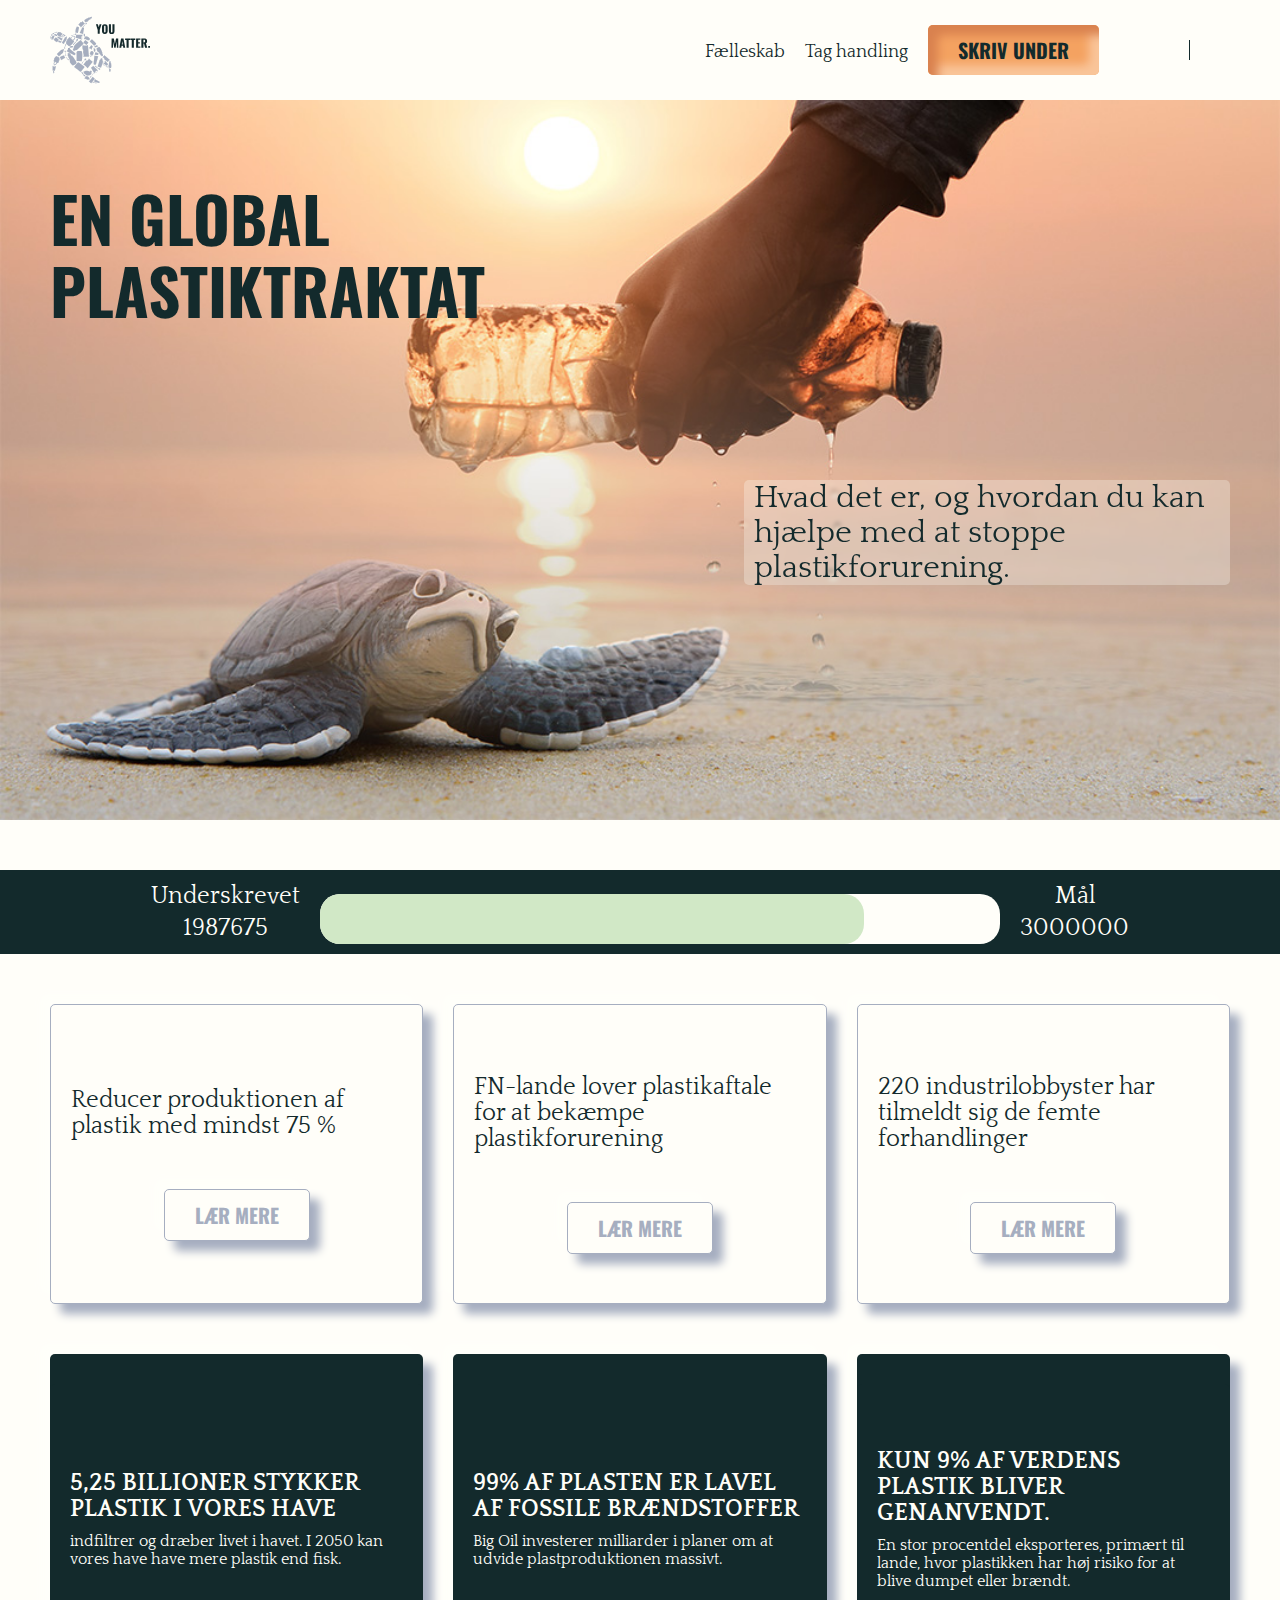
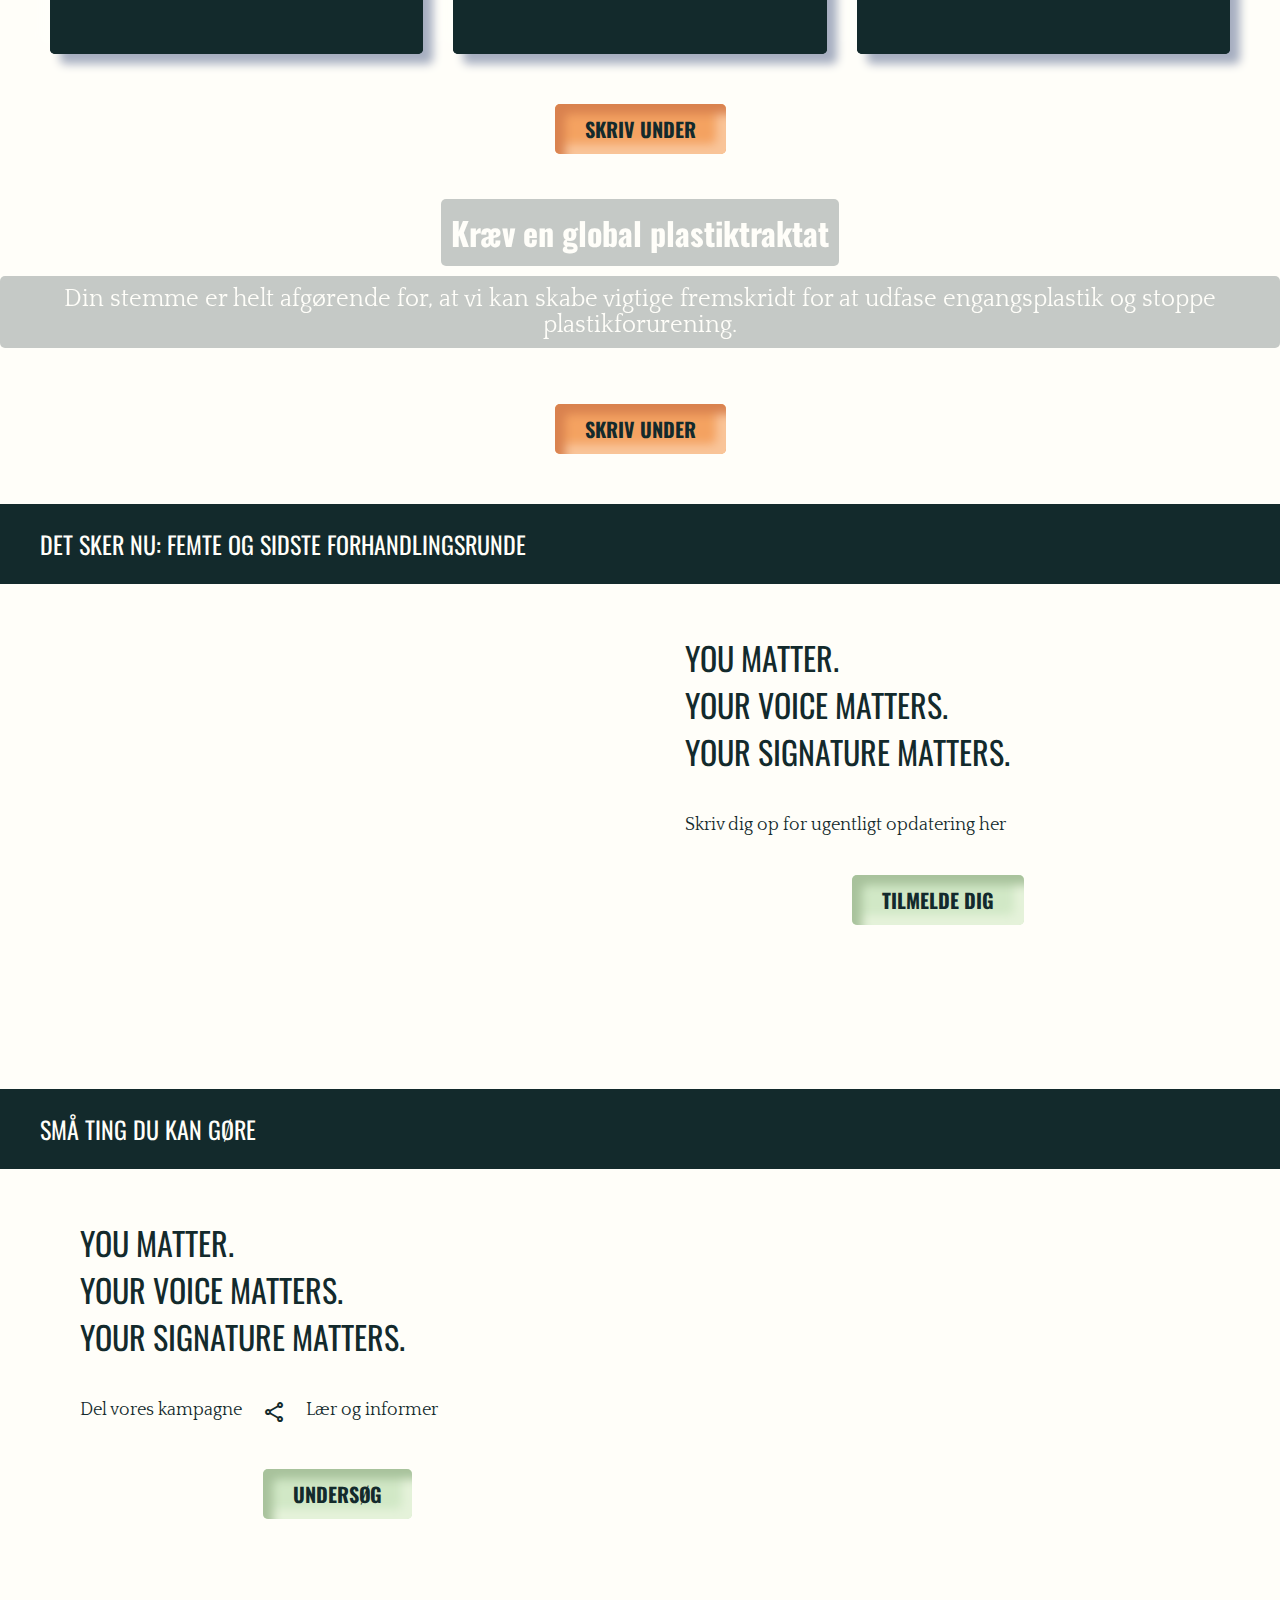
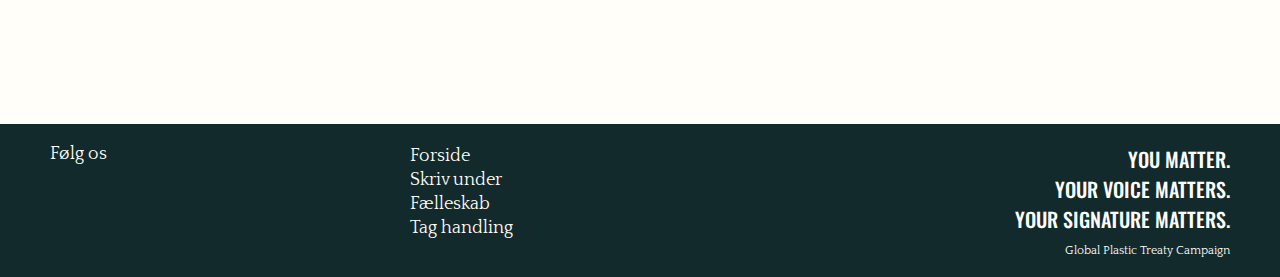
==== index.html @ f8d7cc1b "Responsive design" ====
<!DOCTYPE html>
<html lang="en">
<head>
    <meta charset="UTF-8">
    <meta name="viewport" content="width=device-width, initial-scale=1.0">
    <meta name="description" content="Forhandlinger om en plastikaftale er på vej. En global plastik-traktat kan stoppe plastikforurening.   ">
    <title>En global plastik-traktat</title>
    <link rel="stylesheet" href="css/styles.css">
    <link rel="stylesheet" href="https://fonts.googleapis.com/css2?family=Material+Symbols+Outlined">
    <link rel="stylesheet" href="https://cdnjs.cloudflare.com/ajax/libs/font-awesome/6.6.0/css/all.min.css" integrity="sha512-Kc323vGBEqzTmouAECnVceyQqyqdsSiqLQISBL29aUW4U/M7pSPA/gEUZQqv1cwx4OnYxTxve5UMg5GT6L4JJg==" crossorigin="anonymous" referrerpolicy="no-referrer" /> 
</head>
<body style="background-color: #FFFEF9;">
    <!-- Navigation bar -->
    <header>
            
        <nav class="navigation_bar">
            <div class="logo">
                <a href="index.html"><img src="svg/logo_final.svg" alt="A grey turtle with plastic waste inside"> </a>
            </div> 
           

                      <!-- Checkbox for toggling menu with youtube tutorial -->
                                    
               
            <div class="mobile_look">
                <input type="checkbox">

                <span class="first_line"></span>
                <span class="second_line"></span>
                <span class="third_line"></span>
            </div>
             <button class="main_button hidden">
                <a href="underskriv.html">Skriv under</a>
            </button>
            
            <div class="menu_container">
                        
                

                <ul class="menu_look">
                    <li>
                        <a href="faelleskab.html">Fælleskab</a>
                    </li>
                    <li>
                        <a href="handling.html">Tag handling</a>
                    </li>
                </ul>
                <button class="main_button">
                    <a href="underskriv.html">Skriv under</a>
                </button>
                
                <ul class="menu_look">
                    <li class="social_media">
                        <i class="fa-brands fa-instagram"></i>
                        <i class="fa-brands fa-tiktok"></i>
                        <i class="fa-brands fa-facebook"></i>
                    </li>
                </ul>
                      
                 
                 <i class="fa-solid fa-magnifying-glass"></i>      
            
            </div>
           

        </nav>

    </header>
    <main><div class="main_container">
        <!-- Hero image  -->
         <section class="front_page_hero">
            <div class="front_page_hero_box">
                <div class="fp_hero_text_left">
                    <H1> En global plastiktraktat</H1>
                    
                </div>
                <div class="fp_hero_text_right">
                    <p>Hvad det er, og hvordan du kan hjælpe med at stoppe plastikforurening.</p>
                </div>
            </div>

        </section>

        <section class="information_block" >
            <!-- Signature counter
          -->
            <div class="counter_container">
                <div class="counter">
                   
                    <ul class="counter_sides left">
                        <li>Underskrevet</li>
                        <li>1987675</li>
                    </ul>
                
                    <div class="scale_green_box">
                        <div class="scale_white_box"></div>
                    </div>              
                
                
                    <ul class="counter_sides right">
                        <li>Mål</li>
                        <li>3000000</li>
                    </ul>
                
                </div>
                
                

            </div>
            <div class="learn_more">
                <div class="hider">

                    <div class="learn_more box">
                    <p>Reducer produktionen af plastik med mindst 75 %</p>
                    <button class="main_button trans_button">
                        <a href="https://www.greenpeace.org/international/story/62928/why-greenpeace-is-calling-on-governments-to-cut-plastic-production-by-at-least-75-by-2040/                                               ">Lær mere</a>
                    </button>
                </div>
                <div class="learn_more box">
                    <p>FN-lande lover plastikaftale for at bekæmpe plastikforurening</p>
                    <button class="main_button trans_button">
                        <a href="https://www.greenpeace.org/international/story/62928/why-greenpeace-is-calling-on-governments-to-cut-plastic-production-by-at-least-75-by-2040/                                               ">Lær mere</a>
                    </button>
                </div>
                <div class="learn_more box">
                    <p>220 industrilobbyster har tilmeldt sig de femte forhandlinger</p>
                    <button class="main_button trans_button">
                        <a href="https://www.greenpeace.org/international/story/62928/why-greenpeace-is-calling-on-governments-to-cut-plastic-production-by-at-least-75-by-2040/                                               ">Lær mere</a>
                    </button>
                </div>
                </div>

                
            

            </div>
         <!-- Creating a slider -->
            <div class="swiper_container">
                <div class="swiper">
                    <input type="radio" name="slider" id="Box1" checked>
                    <input type="radio" name="slider" id="Box2">
                    <input type="radio" name="slider" id="Box3">
                    
                    <div class="learn_more_swiper">
                        <label for="Box1" id="slide1">
                            
                            
                            
                            <div class="learn_more box">
                                <svg fill="none" height="143" viewBox="0 0 127 143" width="127" xmlns="http://www.w3.org/2000/svg"><g clip-path="url(#clip0)"><path d="M125.572 75.5233C125.427 72.3105 124.473 69.1063 123.55 66.0063L123.438 65.6297C122.991 64.1164 122.204 62.7254 121.137 61.5632C120.069 60.401 118.75 59.4984 117.28 58.9245C112.724 57.0074 108.447 57.6289 104.559 60.7701C102.766 56.6779 99.837 54.0616 95.8465 52.9918C91.1688 51.7382 87.3679 52.7372 84.5411 55.9638C79.7465 49.3807 76.2016 48.6902 68.6223 52.879C68.5382 51.6258 68.4575 50.3787 68.3814 49.1378C68.1845 46.03 67.9876 42.816 67.6739 39.6774C67.0556 33.4421 66.3513 26.7475 65.3946 19.9649C64.8413 16.3398 63.3868 12.9113 61.165 9.99382C58.5397 6.43648 54.9129 5.65412 50.944 7.78918C49.7521 8.40627 48.7034 9.26712 47.8658 10.3159C47.0283 11.3647 46.4205 12.5779 46.0824 13.8767C45.5755 15.6253 45.2657 17.4249 45.1584 19.2423C45.1033 20.4263 45.0463 21.6101 44.9876 22.7937C44.7014 28.687 44.4049 34.7805 44.4101 40.7774C44.4154 48.068 44.5841 55.2122 44.7627 62.7765C44.8322 65.713 44.8977 68.6731 44.9594 71.6562C44.9115 71.6128 44.865 71.5708 44.8197 71.5288C44.4718 71.2013 44.1074 70.8922 43.7281 70.6021C36.9291 65.6138 29.6976 63.8792 22.2331 65.4433C20.6904 65.7388 19.2445 66.4101 18.0229 67.3972C16.8014 68.385 15.8419 69.6576 15.2294 71.1042C14.6086 72.6151 14.3695 74.2559 14.5333 75.8817C14.6971 77.5068 15.2586 79.0669 16.1684 80.4242C17.3298 82.1116 18.7218 83.6291 20.3035 84.9313C25.4877 89.3491 29.7656 94.731 32.9005 100.778C36.7223 108.194 41.0393 116.005 46.8938 126.09C48.2875 128.305 50.069 130.252 52.1535 131.836C56.3343 135.127 61.0281 137.709 66.0468 139.478C70.6759 141.219 75.5814 142.11 80.5276 142.109C86.3499 142.041 92.1159 140.962 97.5687 138.921C101.607 137.411 105.348 135.202 108.62 132.396C114.547 127.491 118.677 120.787 121.247 111.901C124.67 100.094 126.131 87.804 125.572 75.5233ZM51.1433 79.6661C51.0121 71.836 50.8382 63.568 50.636 55.0928C50.5947 53.3489 50.5174 51.5774 50.4393 49.8644C50.3034 46.7264 50.1616 43.4815 50.2345 40.3002C50.3914 33.4487 50.7936 26.4856 51.1828 19.7516L51.2965 17.7878C51.4501 15.108 52.0519 12.5273 55.3605 11.7548C57.4765 13.139 58.7866 15.4178 59.3642 18.712C60.2324 23.6652 60.8433 28.6601 61.1951 33.6765C61.65 40.228 61.9921 46.8997 62.3235 53.3508C62.4925 56.6483 62.6673 59.9455 62.8485 63.2425C62.9633 65.2982 63.7996 66.4855 65.403 66.8734C67.0221 67.2672 68.3564 66.4022 69.3652 64.3058L69.8175 63.3614C70.7527 61.4061 71.7208 59.3839 72.8189 57.4897C73.4818 56.3464 74.6822 55.0665 76.6585 55.4623C77.4874 55.6208 78.2429 56.0435 78.8112 56.6672C79.3796 57.2908 79.7308 58.0819 79.8122 58.9218C80.1449 60.9972 80.3097 63.0959 80.3064 65.1977C80.3169 68.0712 80.691 69.4791 82.7854 69.7082C84.8391 69.9313 85.5505 68.7236 86.3611 65.9243C86.9216 63.7888 87.704 61.7178 88.695 59.7449C89.9637 57.3926 91.474 56.8668 94.2693 57.8074C97.0259 58.7354 98.676 60.5686 99.1623 63.255C99.4104 64.8295 99.5568 66.4179 99.6014 68.0115C99.6211 68.4191 99.6434 68.826 99.667 69.2317C99.7543 70.7681 100.107 72.411 102.063 72.9478C104.018 73.4847 105.082 72.2626 105.935 70.8607C106.181 70.457 106.421 70.0481 106.662 69.6386C107.345 68.4001 108.129 67.2206 109.006 66.1114C110.39 64.4614 111.978 63.6567 113.475 63.8457C114.972 64.0347 116.31 65.2095 117.241 67.153C119.604 72.0808 120.462 77.7765 119.796 84.0826C119.124 90.457 118.147 97.2205 116.723 105.367C115.599 111.302 113.139 116.904 109.529 121.747C106.011 126.626 100.846 130.067 93.7364 132.265C80.7763 136.269 68.6682 134.119 56.719 125.686C55.4557 124.824 54.3524 123.748 53.4585 122.507C51.475 119.667 49.6481 116.72 47.9863 113.68C45.2717 108.62 42.6144 103.376 40.0888 98.0895C36.0852 89.7173 30.9708 83.125 24.4495 77.9399C23.3442 77.0572 22.4131 75.9762 21.7039 74.7521C21.5045 74.441 21.374 74.0912 21.3207 73.7256C21.2673 73.36 21.2928 72.9879 21.395 72.6328C21.5543 72.2305 21.7959 71.8662 22.1042 71.5623C22.4126 71.2591 22.7809 71.0235 23.1856 70.8705C24.4714 70.2936 25.8657 69.9976 27.2751 70.0028C28.0409 70.0055 28.8047 70.0816 29.556 70.2299C35.6599 71.4028 39.5111 73.635 42.0479 77.4674C42.7882 78.7256 43.3551 80.0776 43.7333 81.4874C43.8547 81.8694 43.977 82.2508 44.1044 82.6262C44.6045 84.097 45.3848 85.602 47.3755 85.6158H47.4044C49.0931 85.6158 50.3191 84.5657 50.77 82.7319C51.0258 81.7303 51.1518 80.6998 51.1453 79.6661H51.1433Z" fill="black"/><path d="M16.6711 5.9344C17.1804 5.3437 18.5331 3.7685 16.9592 2.20905C15.9839 1.24226 14.7132 1.33478 13.4714 2.46827C9.4881 6.10504 5.26401 9.99254 1.25641 14.0198C0.4524 14.8271 -0.100364 16.9438 0.468681 17.776C3.54494 22.2759 6.90075 26.8053 10.4515 31.2382C10.6973 31.5301 11.0052 31.7636 11.3524 31.9217C11.6997 32.0799 12.0778 32.1586 12.4593 32.1525H12.4843C12.8921 32.1541 13.2947 32.0627 13.6617 31.8851C14.0288 31.7076 14.3506 31.4486 14.6023 31.1279C14.9501 30.5967 15.184 29.9991 15.2891 29.3729C15.3943 28.7467 15.3686 28.1056 15.2135 27.4898C14.8275 26.4179 14.2314 25.4334 13.4608 24.5941C13.3066 24.4005 13.1531 24.2082 13.0061 24.0165C11.9645 22.6592 10.8953 21.3413 9.76382 19.9472C9.38577 19.4817 9.00247 19.0086 8.61392 18.5282L8.77 18.4744C8.94163 18.3973 9.12494 18.3492 9.31226 18.332C12.2128 18.3464 15.1131 18.3652 18.0132 18.3884C22.5131 18.4212 27.0132 18.454 31.5124 18.4619H31.845C34.319 18.5181 36.7941 18.4225 39.2564 18.1758C40.0833 18.1133 40.8583 17.7483 41.433 17.1506C42.0079 16.5528 42.3421 15.7642 42.3721 14.9354C42.4268 14.103 42.1528 13.2823 41.609 12.6497C41.0652 12.017 40.2949 11.6229 39.4638 11.552C37.0232 11.2334 34.5607 11.118 32.1011 11.2068C27.1208 11.4004 22.0591 11.6767 17.1694 11.9432C15.2774 12.0469 13.3854 12.1489 11.4934 12.249L11.322 11.9707C11.8002 11.4339 12.2797 10.898 12.7606 10.3634C14.0516 8.91811 15.3873 7.42822 16.6711 5.9344Z" fill="black"/><path d="M94.4578 10.3189C92.5269 10.3753 90.596 10.4257 88.6657 10.4699C85.0486 10.5592 81.3075 10.6504 77.6293 10.8026C76.0298 10.8318 74.4487 11.1491 72.9615 11.7392C72.1529 12.0851 71.5503 13.5277 71.5897 14.4912C71.6238 15.3209 72.8932 16.1432 73.5942 16.371C74.4021 16.5815 75.2396 16.6555 76.0725 16.5896C76.2832 16.5843 76.4932 16.5797 76.7 16.5797C79.9908 16.5797 83.2811 16.5772 86.5713 16.5719C90.1273 16.567 93.6847 16.5646 97.2414 16.5646C97.7664 16.5646 98.3119 16.6119 98.9984 16.6703C99.1953 16.6873 99.4079 16.7057 99.635 16.7241C99.3312 17.0628 99.0443 17.3805 98.766 17.6896C97.8951 18.6551 97.1423 19.4893 96.4328 20.3635C96.2647 20.5696 96.0941 20.7757 95.9228 20.9818C95.0275 21.9636 94.2701 23.0631 93.6722 24.2497C93.2613 25.1745 93.3073 26.8875 93.9807 27.6272C94.5871 28.2934 95.8184 28.3288 96.904 28.3603L97.2381 28.3702H97.2801C97.9279 28.2963 98.5239 27.9789 98.9472 27.4821C99.6692 26.6792 100.394 25.8783 101.122 25.0793C103.813 22.112 106.598 19.041 109.162 15.8795C110.618 14.0837 110.454 12.2446 108.688 10.5631C105.354 7.38573 101.893 4.29113 98.4024 1.36517C97.7028 0.779062 96.1164 0.80006 95.3071 1.22865C94.6016 1.60276 94.3259 3.17732 94.5268 3.96689C94.8661 5.0811 95.4515 6.10483 96.2398 6.96243C96.9526 7.76214 97.7146 8.5166 98.5212 9.22151C98.8054 9.48404 99.1119 9.76102 99.4362 10.0656C98.9072 10.0944 98.4162 10.1227 97.9542 10.1496C96.6087 10.2257 95.5454 10.2874 94.4578 10.3189Z" fill="black"/></g><defs><clipPath id="clip0"><rect fill="white" height="141.769" transform="translate(0.0541992 0.543213)" width="126.017"/></clipPath></defs></svg>


                                <p>Reducer produktionen af plastik med mindst 75 %</p>
                                
                                <button class="main_button trans_button">
                                    <a href="https://www.greenpeace.org/international/story/62928/why-greenpeace-is-calling-on-governments-to-cut-plastic-production-by-at-least-75-by-2040/                                               ">Lær mere</a>
                                </button>
                            </div>

                        </label>
                        <label for="Box2" id="slide2">
                            
                            <div class="learn_more box">
                                <svg fill="none" height="143" viewBox="0 0 127 143" width="127" xmlns="http://www.w3.org/2000/svg"><g clip-path="url(#clip0)"><path d="M125.572 75.5233C125.427 72.3105 124.473 69.1063 123.55 66.0063L123.438 65.6297C122.991 64.1164 122.204 62.7254 121.137 61.5632C120.069 60.401 118.75 59.4984 117.28 58.9245C112.724 57.0074 108.447 57.6289 104.559 60.7701C102.766 56.6779 99.837 54.0616 95.8465 52.9918C91.1688 51.7382 87.3679 52.7372 84.5411 55.9638C79.7465 49.3807 76.2016 48.6902 68.6223 52.879C68.5382 51.6258 68.4575 50.3787 68.3814 49.1378C68.1845 46.03 67.9876 42.816 67.6739 39.6774C67.0556 33.4421 66.3513 26.7475 65.3946 19.9649C64.8413 16.3398 63.3868 12.9113 61.165 9.99382C58.5397 6.43648 54.9129 5.65412 50.944 7.78918C49.7521 8.40627 48.7034 9.26712 47.8658 10.3159C47.0283 11.3647 46.4205 12.5779 46.0824 13.8767C45.5755 15.6253 45.2657 17.4249 45.1584 19.2423C45.1033 20.4263 45.0463 21.6101 44.9876 22.7937C44.7014 28.687 44.4049 34.7805 44.4101 40.7774C44.4154 48.068 44.5841 55.2122 44.7627 62.7765C44.8322 65.713 44.8977 68.6731 44.9594 71.6562C44.9115 71.6128 44.865 71.5708 44.8197 71.5288C44.4718 71.2013 44.1074 70.8922 43.7281 70.6021C36.9291 65.6138 29.6976 63.8792 22.2331 65.4433C20.6904 65.7388 19.2445 66.4101 18.0229 67.3972C16.8014 68.385 15.8419 69.6576 15.2294 71.1042C14.6086 72.6151 14.3695 74.2559 14.5333 75.8817C14.6971 77.5068 15.2586 79.0669 16.1684 80.4242C17.3298 82.1116 18.7218 83.6291 20.3035 84.9313C25.4877 89.3491 29.7656 94.731 32.9005 100.778C36.7223 108.194 41.0393 116.005 46.8938 126.09C48.2875 128.305 50.069 130.252 52.1535 131.836C56.3343 135.127 61.0281 137.709 66.0468 139.478C70.6759 141.219 75.5814 142.11 80.5276 142.109C86.3499 142.041 92.1159 140.962 97.5687 138.921C101.607 137.411 105.348 135.202 108.62 132.396C114.547 127.491 118.677 120.787 121.247 111.901C124.67 100.094 126.131 87.804 125.572 75.5233ZM51.1433 79.6661C51.0121 71.836 50.8382 63.568 50.636 55.0928C50.5947 53.3489 50.5174 51.5774 50.4393 49.8644C50.3034 46.7264 50.1616 43.4815 50.2345 40.3002C50.3914 33.4487 50.7936 26.4856 51.1828 19.7516L51.2965 17.7878C51.4501 15.108 52.0519 12.5273 55.3605 11.7548C57.4765 13.139 58.7866 15.4178 59.3642 18.712C60.2324 23.6652 60.8433 28.6601 61.1951 33.6765C61.65 40.228 61.9921 46.8997 62.3235 53.3508C62.4925 56.6483 62.6673 59.9455 62.8485 63.2425C62.9633 65.2982 63.7996 66.4855 65.403 66.8734C67.0221 67.2672 68.3564 66.4022 69.3652 64.3058L69.8175 63.3614C70.7527 61.4061 71.7208 59.3839 72.8189 57.4897C73.4818 56.3464 74.6822 55.0665 76.6585 55.4623C77.4874 55.6208 78.2429 56.0435 78.8112 56.6672C79.3796 57.2908 79.7308 58.0819 79.8122 58.9218C80.1449 60.9972 80.3097 63.0959 80.3064 65.1977C80.3169 68.0712 80.691 69.4791 82.7854 69.7082C84.8391 69.9313 85.5505 68.7236 86.3611 65.9243C86.9216 63.7888 87.704 61.7178 88.695 59.7449C89.9637 57.3926 91.474 56.8668 94.2693 57.8074C97.0259 58.7354 98.676 60.5686 99.1623 63.255C99.4104 64.8295 99.5568 66.4179 99.6014 68.0115C99.6211 68.4191 99.6434 68.826 99.667 69.2317C99.7543 70.7681 100.107 72.411 102.063 72.9478C104.018 73.4847 105.082 72.2626 105.935 70.8607C106.181 70.457 106.421 70.0481 106.662 69.6386C107.345 68.4001 108.129 67.2206 109.006 66.1114C110.39 64.4614 111.978 63.6567 113.475 63.8457C114.972 64.0347 116.31 65.2095 117.241 67.153C119.604 72.0808 120.462 77.7765 119.796 84.0826C119.124 90.457 118.147 97.2205 116.723 105.367C115.599 111.302 113.139 116.904 109.529 121.747C106.011 126.626 100.846 130.067 93.7364 132.265C80.7763 136.269 68.6682 134.119 56.719 125.686C55.4557 124.824 54.3524 123.748 53.4585 122.507C51.475 119.667 49.6481 116.72 47.9863 113.68C45.2717 108.62 42.6144 103.376 40.0888 98.0895C36.0852 89.7173 30.9708 83.125 24.4495 77.9399C23.3442 77.0572 22.4131 75.9762 21.7039 74.7521C21.5045 74.441 21.374 74.0912 21.3207 73.7256C21.2673 73.36 21.2928 72.9879 21.395 72.6328C21.5543 72.2305 21.7959 71.8662 22.1042 71.5623C22.4126 71.2591 22.7809 71.0235 23.1856 70.8705C24.4714 70.2936 25.8657 69.9976 27.2751 70.0028C28.0409 70.0055 28.8047 70.0816 29.556 70.2299C35.6599 71.4028 39.5111 73.635 42.0479 77.4674C42.7882 78.7256 43.3551 80.0776 43.7333 81.4874C43.8547 81.8694 43.977 82.2508 44.1044 82.6262C44.6045 84.097 45.3848 85.602 47.3755 85.6158H47.4044C49.0931 85.6158 50.3191 84.5657 50.77 82.7319C51.0258 81.7303 51.1518 80.6998 51.1453 79.6661H51.1433Z" fill="black"/><path d="M16.6711 5.9344C17.1804 5.3437 18.5331 3.7685 16.9592 2.20905C15.9839 1.24226 14.7132 1.33478 13.4714 2.46827C9.4881 6.10504 5.26401 9.99254 1.25641 14.0198C0.4524 14.8271 -0.100364 16.9438 0.468681 17.776C3.54494 22.2759 6.90075 26.8053 10.4515 31.2382C10.6973 31.5301 11.0052 31.7636 11.3524 31.9217C11.6997 32.0799 12.0778 32.1586 12.4593 32.1525H12.4843C12.8921 32.1541 13.2947 32.0627 13.6617 31.8851C14.0288 31.7076 14.3506 31.4486 14.6023 31.1279C14.9501 30.5967 15.184 29.9991 15.2891 29.3729C15.3943 28.7467 15.3686 28.1056 15.2135 27.4898C14.8275 26.4179 14.2314 25.4334 13.4608 24.5941C13.3066 24.4005 13.1531 24.2082 13.0061 24.0165C11.9645 22.6592 10.8953 21.3413 9.76382 19.9472C9.38577 19.4817 9.00247 19.0086 8.61392 18.5282L8.77 18.4744C8.94163 18.3973 9.12494 18.3492 9.31226 18.332C12.2128 18.3464 15.1131 18.3652 18.0132 18.3884C22.5131 18.4212 27.0132 18.454 31.5124 18.4619H31.845C34.319 18.5181 36.7941 18.4225 39.2564 18.1758C40.0833 18.1133 40.8583 17.7483 41.433 17.1506C42.0079 16.5528 42.3421 15.7642 42.3721 14.9354C42.4268 14.103 42.1528 13.2823 41.609 12.6497C41.0652 12.017 40.2949 11.6229 39.4638 11.552C37.0232 11.2334 34.5607 11.118 32.1011 11.2068C27.1208 11.4004 22.0591 11.6767 17.1694 11.9432C15.2774 12.0469 13.3854 12.1489 11.4934 12.249L11.322 11.9707C11.8002 11.4339 12.2797 10.898 12.7606 10.3634C14.0516 8.91811 15.3873 7.42822 16.6711 5.9344Z" fill="black"/><path d="M94.4578 10.3189C92.5269 10.3753 90.596 10.4257 88.6657 10.4699C85.0486 10.5592 81.3075 10.6504 77.6293 10.8026C76.0298 10.8318 74.4487 11.1491 72.9615 11.7392C72.1529 12.0851 71.5503 13.5277 71.5897 14.4912C71.6238 15.3209 72.8932 16.1432 73.5942 16.371C74.4021 16.5815 75.2396 16.6555 76.0725 16.5896C76.2832 16.5843 76.4932 16.5797 76.7 16.5797C79.9908 16.5797 83.2811 16.5772 86.5713 16.5719C90.1273 16.567 93.6847 16.5646 97.2414 16.5646C97.7664 16.5646 98.3119 16.6119 98.9984 16.6703C99.1953 16.6873 99.4079 16.7057 99.635 16.7241C99.3312 17.0628 99.0443 17.3805 98.766 17.6896C97.8951 18.6551 97.1423 19.4893 96.4328 20.3635C96.2647 20.5696 96.0941 20.7757 95.9228 20.9818C95.0275 21.9636 94.2701 23.0631 93.6722 24.2497C93.2613 25.1745 93.3073 26.8875 93.9807 27.6272C94.5871 28.2934 95.8184 28.3288 96.904 28.3603L97.2381 28.3702H97.2801C97.9279 28.2963 98.5239 27.9789 98.9472 27.4821C99.6692 26.6792 100.394 25.8783 101.122 25.0793C103.813 22.112 106.598 19.041 109.162 15.8795C110.618 14.0837 110.454 12.2446 108.688 10.5631C105.354 7.38573 101.893 4.29113 98.4024 1.36517C97.7028 0.779062 96.1164 0.80006 95.3071 1.22865C94.6016 1.60276 94.3259 3.17732 94.5268 3.96689C94.8661 5.0811 95.4515 6.10483 96.2398 6.96243C96.9526 7.76214 97.7146 8.5166 98.5212 9.22151C98.8054 9.48404 99.1119 9.76102 99.4362 10.0656C98.9072 10.0944 98.4162 10.1227 97.9542 10.1496C96.6087 10.2257 95.5454 10.2874 94.4578 10.3189Z" fill="black"/></g><defs><clipPath id="clip0"><rect fill="white" height="141.769" transform="translate(0.0541992 0.543213)" width="126.017"/></clipPath></defs></svg>
                                <p>FN-lande lover plastikaftale for at bekæmpe plastikforurening</p>
                                <button class="main_button trans_button">
                                    <a href="https://www.greenpeace.org/international/story/62928/why-greenpeace-is-calling-on-governments-to-cut-plastic-production-by-at-least-75-by-2040/                                               ">Lær mere</a>
                                </button>
                            </div>

                        </label>
                        <label for="Box3" id="slide3">
                            
                            <div class="learn_more box">
                                <svg fill="none" height="143" viewBox="0 0 127 143" width="127" xmlns="http://www.w3.org/2000/svg"><g clip-path="url(#clip0)"><path d="M125.572 75.5233C125.427 72.3105 124.473 69.1063 123.55 66.0063L123.438 65.6297C122.991 64.1164 122.204 62.7254 121.137 61.5632C120.069 60.401 118.75 59.4984 117.28 58.9245C112.724 57.0074 108.447 57.6289 104.559 60.7701C102.766 56.6779 99.837 54.0616 95.8465 52.9918C91.1688 51.7382 87.3679 52.7372 84.5411 55.9638C79.7465 49.3807 76.2016 48.6902 68.6223 52.879C68.5382 51.6258 68.4575 50.3787 68.3814 49.1378C68.1845 46.03 67.9876 42.816 67.6739 39.6774C67.0556 33.4421 66.3513 26.7475 65.3946 19.9649C64.8413 16.3398 63.3868 12.9113 61.165 9.99382C58.5397 6.43648 54.9129 5.65412 50.944 7.78918C49.7521 8.40627 48.7034 9.26712 47.8658 10.3159C47.0283 11.3647 46.4205 12.5779 46.0824 13.8767C45.5755 15.6253 45.2657 17.4249 45.1584 19.2423C45.1033 20.4263 45.0463 21.6101 44.9876 22.7937C44.7014 28.687 44.4049 34.7805 44.4101 40.7774C44.4154 48.068 44.5841 55.2122 44.7627 62.7765C44.8322 65.713 44.8977 68.6731 44.9594 71.6562C44.9115 71.6128 44.865 71.5708 44.8197 71.5288C44.4718 71.2013 44.1074 70.8922 43.7281 70.6021C36.9291 65.6138 29.6976 63.8792 22.2331 65.4433C20.6904 65.7388 19.2445 66.4101 18.0229 67.3972C16.8014 68.385 15.8419 69.6576 15.2294 71.1042C14.6086 72.6151 14.3695 74.2559 14.5333 75.8817C14.6971 77.5068 15.2586 79.0669 16.1684 80.4242C17.3298 82.1116 18.7218 83.6291 20.3035 84.9313C25.4877 89.3491 29.7656 94.731 32.9005 100.778C36.7223 108.194 41.0393 116.005 46.8938 126.09C48.2875 128.305 50.069 130.252 52.1535 131.836C56.3343 135.127 61.0281 137.709 66.0468 139.478C70.6759 141.219 75.5814 142.11 80.5276 142.109C86.3499 142.041 92.1159 140.962 97.5687 138.921C101.607 137.411 105.348 135.202 108.62 132.396C114.547 127.491 118.677 120.787 121.247 111.901C124.67 100.094 126.131 87.804 125.572 75.5233ZM51.1433 79.6661C51.0121 71.836 50.8382 63.568 50.636 55.0928C50.5947 53.3489 50.5174 51.5774 50.4393 49.8644C50.3034 46.7264 50.1616 43.4815 50.2345 40.3002C50.3914 33.4487 50.7936 26.4856 51.1828 19.7516L51.2965 17.7878C51.4501 15.108 52.0519 12.5273 55.3605 11.7548C57.4765 13.139 58.7866 15.4178 59.3642 18.712C60.2324 23.6652 60.8433 28.6601 61.1951 33.6765C61.65 40.228 61.9921 46.8997 62.3235 53.3508C62.4925 56.6483 62.6673 59.9455 62.8485 63.2425C62.9633 65.2982 63.7996 66.4855 65.403 66.8734C67.0221 67.2672 68.3564 66.4022 69.3652 64.3058L69.8175 63.3614C70.7527 61.4061 71.7208 59.3839 72.8189 57.4897C73.4818 56.3464 74.6822 55.0665 76.6585 55.4623C77.4874 55.6208 78.2429 56.0435 78.8112 56.6672C79.3796 57.2908 79.7308 58.0819 79.8122 58.9218C80.1449 60.9972 80.3097 63.0959 80.3064 65.1977C80.3169 68.0712 80.691 69.4791 82.7854 69.7082C84.8391 69.9313 85.5505 68.7236 86.3611 65.9243C86.9216 63.7888 87.704 61.7178 88.695 59.7449C89.9637 57.3926 91.474 56.8668 94.2693 57.8074C97.0259 58.7354 98.676 60.5686 99.1623 63.255C99.4104 64.8295 99.5568 66.4179 99.6014 68.0115C99.6211 68.4191 99.6434 68.826 99.667 69.2317C99.7543 70.7681 100.107 72.411 102.063 72.9478C104.018 73.4847 105.082 72.2626 105.935 70.8607C106.181 70.457 106.421 70.0481 106.662 69.6386C107.345 68.4001 108.129 67.2206 109.006 66.1114C110.39 64.4614 111.978 63.6567 113.475 63.8457C114.972 64.0347 116.31 65.2095 117.241 67.153C119.604 72.0808 120.462 77.7765 119.796 84.0826C119.124 90.457 118.147 97.2205 116.723 105.367C115.599 111.302 113.139 116.904 109.529 121.747C106.011 126.626 100.846 130.067 93.7364 132.265C80.7763 136.269 68.6682 134.119 56.719 125.686C55.4557 124.824 54.3524 123.748 53.4585 122.507C51.475 119.667 49.6481 116.72 47.9863 113.68C45.2717 108.62 42.6144 103.376 40.0888 98.0895C36.0852 89.7173 30.9708 83.125 24.4495 77.9399C23.3442 77.0572 22.4131 75.9762 21.7039 74.7521C21.5045 74.441 21.374 74.0912 21.3207 73.7256C21.2673 73.36 21.2928 72.9879 21.395 72.6328C21.5543 72.2305 21.7959 71.8662 22.1042 71.5623C22.4126 71.2591 22.7809 71.0235 23.1856 70.8705C24.4714 70.2936 25.8657 69.9976 27.2751 70.0028C28.0409 70.0055 28.8047 70.0816 29.556 70.2299C35.6599 71.4028 39.5111 73.635 42.0479 77.4674C42.7882 78.7256 43.3551 80.0776 43.7333 81.4874C43.8547 81.8694 43.977 82.2508 44.1044 82.6262C44.6045 84.097 45.3848 85.602 47.3755 85.6158H47.4044C49.0931 85.6158 50.3191 84.5657 50.77 82.7319C51.0258 81.7303 51.1518 80.6998 51.1453 79.6661H51.1433Z" fill="black"/><path d="M16.6711 5.9344C17.1804 5.3437 18.5331 3.7685 16.9592 2.20905C15.9839 1.24226 14.7132 1.33478 13.4714 2.46827C9.4881 6.10504 5.26401 9.99254 1.25641 14.0198C0.4524 14.8271 -0.100364 16.9438 0.468681 17.776C3.54494 22.2759 6.90075 26.8053 10.4515 31.2382C10.6973 31.5301 11.0052 31.7636 11.3524 31.9217C11.6997 32.0799 12.0778 32.1586 12.4593 32.1525H12.4843C12.8921 32.1541 13.2947 32.0627 13.6617 31.8851C14.0288 31.7076 14.3506 31.4486 14.6023 31.1279C14.9501 30.5967 15.184 29.9991 15.2891 29.3729C15.3943 28.7467 15.3686 28.1056 15.2135 27.4898C14.8275 26.4179 14.2314 25.4334 13.4608 24.5941C13.3066 24.4005 13.1531 24.2082 13.0061 24.0165C11.9645 22.6592 10.8953 21.3413 9.76382 19.9472C9.38577 19.4817 9.00247 19.0086 8.61392 18.5282L8.77 18.4744C8.94163 18.3973 9.12494 18.3492 9.31226 18.332C12.2128 18.3464 15.1131 18.3652 18.0132 18.3884C22.5131 18.4212 27.0132 18.454 31.5124 18.4619H31.845C34.319 18.5181 36.7941 18.4225 39.2564 18.1758C40.0833 18.1133 40.8583 17.7483 41.433 17.1506C42.0079 16.5528 42.3421 15.7642 42.3721 14.9354C42.4268 14.103 42.1528 13.2823 41.609 12.6497C41.0652 12.017 40.2949 11.6229 39.4638 11.552C37.0232 11.2334 34.5607 11.118 32.1011 11.2068C27.1208 11.4004 22.0591 11.6767 17.1694 11.9432C15.2774 12.0469 13.3854 12.1489 11.4934 12.249L11.322 11.9707C11.8002 11.4339 12.2797 10.898 12.7606 10.3634C14.0516 8.91811 15.3873 7.42822 16.6711 5.9344Z" fill="black"/><path d="M94.4578 10.3189C92.5269 10.3753 90.596 10.4257 88.6657 10.4699C85.0486 10.5592 81.3075 10.6504 77.6293 10.8026C76.0298 10.8318 74.4487 11.1491 72.9615 11.7392C72.1529 12.0851 71.5503 13.5277 71.5897 14.4912C71.6238 15.3209 72.8932 16.1432 73.5942 16.371C74.4021 16.5815 75.2396 16.6555 76.0725 16.5896C76.2832 16.5843 76.4932 16.5797 76.7 16.5797C79.9908 16.5797 83.2811 16.5772 86.5713 16.5719C90.1273 16.567 93.6847 16.5646 97.2414 16.5646C97.7664 16.5646 98.3119 16.6119 98.9984 16.6703C99.1953 16.6873 99.4079 16.7057 99.635 16.7241C99.3312 17.0628 99.0443 17.3805 98.766 17.6896C97.8951 18.6551 97.1423 19.4893 96.4328 20.3635C96.2647 20.5696 96.0941 20.7757 95.9228 20.9818C95.0275 21.9636 94.2701 23.0631 93.6722 24.2497C93.2613 25.1745 93.3073 26.8875 93.9807 27.6272C94.5871 28.2934 95.8184 28.3288 96.904 28.3603L97.2381 28.3702H97.2801C97.9279 28.2963 98.5239 27.9789 98.9472 27.4821C99.6692 26.6792 100.394 25.8783 101.122 25.0793C103.813 22.112 106.598 19.041 109.162 15.8795C110.618 14.0837 110.454 12.2446 108.688 10.5631C105.354 7.38573 101.893 4.29113 98.4024 1.36517C97.7028 0.779062 96.1164 0.80006 95.3071 1.22865C94.6016 1.60276 94.3259 3.17732 94.5268 3.96689C94.8661 5.0811 95.4515 6.10483 96.2398 6.96243C96.9526 7.76214 97.7146 8.5166 98.5212 9.22151C98.8054 9.48404 99.1119 9.76102 99.4362 10.0656C98.9072 10.0944 98.4162 10.1227 97.9542 10.1496C96.6087 10.2257 95.5454 10.2874 94.4578 10.3189Z" fill="black"/></g><defs><clipPath id="clip0"><rect fill="white" height="141.769" transform="translate(0.0541992 0.543213)" width="126.017"/></clipPath></defs></svg>
                                <p>220 industrilobbyster har tilmeldt sig de femte forhandlinger</p>
                                <button class="main_button trans_button">
                                    <a href="https://www.greenpeace.org/international/story/62928/why-greenpeace-is-calling-on-governments-to-cut-plastic-production-by-at-least-75-by-2040/                                               ">Lær mere</a>
                                </button>
                            </div>

                        </label>
                    </div>

                </div>
            </div>

            <div class="learn_more images">
                <div class="hider">

                    <div class="learn_more box">
                        <input type="checkbox" id="turner_1">
                        <span class="material-symbols-outlined">
                            touch_app
                        </span>                     
                            
                        <div class="fp_image1">                         
                        </div> 

                        <div class="fp_images_text">
                            
                            <h4>5,25 billioner stykker plastik i vores have</h4>
                            <p>indfiltrer og dræber livet i havet. I 2050 kan vores have have mere plastik end fisk.</p>
                        </div>                            


                        
                       
                                               
                    
                    </div>

                    <div class="learn_more box">

                        <input type="checkbox" id="turner_2">
                        <span class="material-symbols-outlined">
                            touch_app
                        </span>   
                        <div class="fp_image2">
                            
                        </div>
                        <div class="fp_images_text">
                            <h4>99% af plasten er lavel af fossile brændstoffer</h4>
                            <p>Big Oil investerer milliarder i planer om at udvide plastproduktionen massivt.</p>
                        </div>

                        
                    </div>
                        
                    
                    <div class="learn_more box">
                        <input type="checkbox" id="turner_3">
                        <span class="material-symbols-outlined">
                            touch_app
                        </span>   

                       <div class="fp_image3">                          
                        </div>
                        <div class="fp_images_text">
                            <h4>Kun 9% af verdens plastik bliver genanvendt.</h4>
                            <p>En stor procentdel eksporteres, primært til lande, hvor plastikken har høj risiko for at blive dumpet eller brændt.</p>
                        </div>

                        

                    </div>
                </div>
                
        

                
            

            </div>

            <div class="between">
                <button class="main_button">
                    <a href="underskriv.html">Skriv under</a>
                </button>
            </div>
               

           

        
        </section>
        <section class="fp_video">
            <div class="video_frame"><video autoplay loop muted plays-inline >
                <source src="/img/A_girl_on_the_beach.mov" type="video/mp4">
                Your browser does not support the video tag.
               

            </video>
             <div class="video_text">
                    <h4>Kræv en global plastiktraktat</h4>
                    <p>Din stemme er helt afgørende for, at vi kan skabe vigtige fremskridt for at udfase engangsplastik og stoppe plastikforurening.</p>
                </div></div>
            
            <div class="between">
                <button class="main_button">
                    <a href="underskriv.html">Skriv under</a>
                </button>
            </div>
               
        </section>
        <section class="invite_to_pages">
            <div class="section_container">
                
            </div>
            <div class="topic_bar first">
                <div class="topic_bar_text">
                    <h3>Det sker nu: Femte og sidste forhandlingsrunde</h3>

                </div>
            </div>
            <div class="news">
                <div class="news_catch_image"></div>
                <div class="content">
                    <ul>
                        <li>You matter. </li>
                        <li>Your voice matters. </li>
                        <li>Your signature matters.</li>

                    </ul>
                    <p>Skriv dig op for ugentligt  opdatering her </p>
                    <button class="main_button">
                        <a href="/faelleskab.html">
                            Tilmelde dig
                        </a>
                    </button>

                </div>
            </div>




            <div class="topic_bar second">
                <div class="topic_bar_text">
                    <h3>små ting du kan gøre </h3>

                </div>
            </div>

            <div class="advice">
                
                <div class="content">
                    <ul>
                        <li>You matter. </li>
                        <li>Your voice matters. </li>
                        <li>Your signature matters.</li>

                    </ul>
                    <ul class="share">
                       <li><p>Del vores kampagne </p></li>
                       <li><span class="material-symbols-outlined">
                        share
                    </span></li>
                    <li><p>Lær og informer </p> </li>                   
                     
                    </ul>
                   
                    <button class="main_button">
                        <a href="/handling.html">
                            undersøg
                        </a>
                    </button>
                   
                </div>
                 <div class="advice_catch_image"></div>

            </div>
        </section>

         <!-- <div class="placeholder"></div> -->
        
         
         

         

        

    </div>
</main>
    
    <footer >

        <div class="foot_container">
            <ul class="footer_left">
                <li>
                    <p>Følg os</p>
                </li>
                <li>
                    <div class="social_media">
                            <i class="fa-brands fa-instagram"></i>
                            <i class="fa-brands fa-tiktok"></i>
                            <i class="fa-brands fa-facebook"></i>

                    </div>
                </li>
            </ul>
            <ul class="footer_center">
                <li>Forside</li>
                <li>Skriv under</li>
                <li>Fælleskab</li>
                <li>Tag handling</li>
            </ul>
            <ul class="footer_right">
                <li>You matter.</li>
                <li>Your voice matters.</li>
                <li>Your signature matters.</li>
                <li>
                    <div class="copyright">
                        <i class="fa-solid fa-copyright"></i>
                        <p>Global Plastic Treaty Campaign</p>
                    </div>
                </li>
            </ul>
        </div>

    </footer>

    
</body>
</html>
---- css/styles.css ----
@import url('https://fonts.googleapis.com/css2?family=Oswald:wght@200..700&family=Quattrocento:wght@400;700&display=swap');

:root{
    /* Dimentions */
    --width-full: 100%;
    --width-12col: 1200px;

    

    /* Grid settings  */
    --grid-gap: 10px;
    --padding-default: 10px;

    /* Colours */
    --Midnight_blue:#132A2C;
    --Cloud_white:#FFFEF9;
    --Blue_grey:#A6AEC0;
    --Light_lavanda:#C6D4E9;
    --Light_mint_green:#D1E8C6;
    --Soft-orange:#F4A261;
    
    
    /* Fonts    */
    --Font_Oswald:"Oswald", serif;
    --Fond_Q:"Quattrocento", serif;
}

    /* Reset CSS */

    * {
    margin:0;
    padding:0;
    box-sizing: border-box;
    font-family: var(--Font_Oswald);
  }

body{
    font-family: var(--Font_Oswald);
    background-color: var(--Cloud_white);
    height: 100%;
    /* min-height: 100vh; */
    
}

main{
    width: var(--width-full);
    background-color: var(--Cloud_white);
    font-family: var(--Font_Oswald);
    margin-bottom: 20px;
}

.main_container{
   
        
    font-family: var(--Font_Oswald);
    height: auto;
    width: var(--width-full);
    
    background-color: var(--Cloud_white);
    margin: 0 auto;
    
  }


/* Header */

header{
    position: relative;
    width: var(--width-full);
    max-height: 100px;
    background-color:var(--Cloud_white);
    z-index: 1;
    
}
.logo {     
    
    padding:10px 0;
    
    
    
}

.navigation_bar{

    display: flex;
    justify-content: space-between;  
    flex-grow: 0;
    align-items: center;  
    background-color: var(--Cloud_white);
    padding: 10px 10px;
    max-width: var(--width-12col);
    max-height: 100px;
    margin: 0 auto;
}
.hidden{
    display: none;
}

.logo img{
    width: 100px;
    height: 70px;
    display: flex;
    align-items: center;
    flex-shrink: 0;
    
    border-radius:5px ;
    
   }
.logo img:hover{
    scale:120%
    
}

.mobile_look{ 
    display:none;
   
   
}

.menu_container{
    display: flex;
    justify-content: space-around;
    align-items: center;
    height: fit-content;
    
}
.menu_look{
    display: flex;
    flex-wrap: nowrap;
    justify-content: space-around;
    align-items: center;
    list-style: none;    
    color: var(--Midnight_blue);
    
    
        
}
.menu_look li {
    padding: 10px 10px;
    
}
.menu_look li a{
    font-family: var(--Fond_Q);
    font-size: 18px;
}

.social_media {
    display: flex;
    justify-content: space-around;
    border-right: 1px solid var(--Midnight_blue);
    
    
}
.social_media i{
    font-size: 20px;
    color: var(--Midnight_blue);
    padding: 0 10px;

}


.menu_container>i{
    padding-left: 40px;
    font-size: 24px;
    
}
    
.menu_container i:hover{
    scale: 120%;
}

.menu_look a{
    position: relative;
    text-decoration: none;
    color: var(--Midnight_blue);
   
}
.menu_look a::before{
    content: "";
    position: absolute;
    bottom: -2px;
    width: 0;
    height: 2px;
    background-color: var(--Light_mint_green);
    transition: width 0.3s ease;

}
.menu_look a:hover::before {
    width: 100%;
   

}


/* kw test for github - test 2 */

  

.main_button{
    width: fit-content;
    height: fit-content;
    padding: 10px 30px ;
    background-color: var(--Soft-orange);

    /* I added this to make the button pop out, we can delete */

    box-shadow: 10px 10px 10px #D9824F inset, -10px -10px 10px #F9C59A inset; 
    border-radius: 5px;
    border: none;
    margin: 0 10px;
    transition: slale 0.5s ease;
    
}
.main_button a{
    text-decoration: none;
    color: var(--Midnight_blue);
    font-size: 20px;
    font-weight: 700;
    text-transform: uppercase;
    font-family: var(--Font_Oswald);
    
}

.main_button:hover{
    scale: 110%;
   
 }




/* FORSIDE ---------------------------------------------------------------------------------------------------------------*/
.front_page_hero{
  
    width:var(--width-full);
    max-width: 100vw;
    height: 720px;
    background-image: url(/img/Turtle_hero_image.jpg);
    background-position: bottom center;
    background-repeat: no-repeat;
    background-size: cover;
    padding: 0 auto;
    background-color: var(--Cloud_white);
}

.front_page_hero_box{
    width: var(--width-12col);
    max-width: 100%;

    height: inherit;
    display: grid;
    grid-template-columns: repeat(12, 1fr);
    grid-template-rows: 10% 40% 25% 25%;
    gap:var(--grid-gap);
    margin: 0 auto; 
    padding: 0 10px;
       
    
}
.fp_hero_text_left{
    grid-column: 1/span 6;
    grid-row: 2;
    display: flex;
    justify-content: start;
    flex-wrap: wrap;


}
.fp_hero_text_right{
    grid-column:8/span 5;
    grid-row:3;
    display: flex;
    justify-content: center;
    flex-wrap: wrap;
}

h1{
    font-family: var(--Font_Oswald);
    font-size: 63px;
    font-weight: 700;
    text-transform: uppercase;
    color: var(--Midnight_blue);
    line-height: 72px;
    /* background-color: #fffef94a;
    backdrop-filter: blur(2px); */
    /* padding-left: 10px; */
    height: fit-content;
    border-radius: 5px;
}
.fp_hero_text_right p{
    font-family: var(--Fond_Q);
    font-size: 32px;
    font-weight: 400;
    color: var(--Midnight_blue);
    align-content: center;
    background-color: #fffef94a;
    backdrop-filter: blur(2px);
    padding-left: 10px;
    height: fit-content;
    border-radius: 5px;    
}

/* Information block */

.information_block{
    width: var(--width-full);
    height: 100%;
    margin: 50px auto 0 auto;
    background-color: var(--Cloud_white);
}
.counter_container{
    width: var(--width-full);
    height: fit-content;
    background-color: var(--Midnight_blue);
    padding: 0 10px;
    display: flex;
    
   

}
.counter{
    width:var(--width-12col);
    max-width: 100%;
    height: fit-content;
    background-color: var(--Midnight_blue);
    display: flex;   
    justify-content:center;
    gap: 20px;
    padding: var(--padding-default); 
    flex-grow: 1;
    


}
.counter_sides li{
    color: var(--Cloud_white);
    font-family: var(--Fond_Q);
    font-size: 24px;
    line-height: 32px;
    font-weight: 400;
    list-style: none;
    text-align: center;

}


.scale_green_box{
    width: 680px;
    max-width: 60%;     
    height:50px;
    background-color: var(--Cloud_white);
    border-radius: 20px;
    align-self: flex-end;
    transition: rotate 0.3s ease;
   
}

.scale_white_box{
    width: 600px;
    max-width: 80%;
    
    height:50px;
    background-color: var(--Light_mint_green);
    border-radius: 20px;
    align-self: flex-end;

}

/* A row of cards with text  */

.learn_more{
display: flex;
max-width: var(--width-12col);
flex-grow: 1;
flex-basis: 0;  
justify-self: center;
}

.hider{
margin-top: 50px;
display: flex;
padding: 0 10px;
  
gap: 30px;
max-width: 1200px;


}

.box{
    position: relative;
    height: 300px;
    max-height: 60vh;
    border-radius: 5px;
    border: solid 1px var(--Blue_grey);
    background-color: var(--Cloud_white);
    box-shadow: 10px 10px 10px var(--Blue_grey), -10px -10px 10px #FFFFFA; 
    /* effect of flow */
    display: flex;
    flex-direction: column;
    gap: 30px;
    justify-content: center;
    align-items: center;
    transition: background-color 0.5s ease;
    
    

}
.learn_more p{
    font-family: var(--Fond_Q);
    font-size: 24px;
    color: var(--Midnight_blue);
    padding: 20px;
}

.trans_button{
    background-color: var(--Cloud_white);
    border: solid 1px var(--Blue_grey);
    box-shadow: 10px 10px 10px var(--Blue_grey), -10px -10px 10px#FFFFFA; 
    transition: box-shadow 0.5s ease;
    
    
}
.trans_button a{
    color: var(--Blue_grey);
}

.box:hover{
    background-color: var(--Light_mint_green);
}

.box:hover >.trans_button {
    box-shadow: 10px 10px 10px var(--Blue_grey), -10px -10px 10px var(--Light_mint_green); 
    
}
.swiper_container{
    display: none;
}

/* Line with images that have text 
 */
.images .box{
    background-color: var(--Midnight_blue);
    position: relative;
    border: none;
    
    

}
#turner_1, #turner_2, #turner_3{
   /* position:absolute;
   top:0;
    left:0;
    width: 100%;
    height: 100%;
    z-index: 2;
    cursor: pointer; */
    appearance: none;   

}

.box span{
    position: absolute;
    right: 20px;
    bottom: 20px;
    color: transparent;
    z-index: 5;
    transition: color 0.5s ease;
}

.fp_images_text{
          
    width: 100%;
    height: 100%;
    display: flex;
    flex-direction: column;
    align-items: center;
    justify-content: center;
    padding: 20px;
    background-color: var(--Midnight_blue);
    color: var(--Cloud_white);
    gap: 10px;
    border-radius: 5px;
        
    
}
.fp_images_text h4{
    font-family: var(--Fond_Q);
    font-size: 24px;
    text-transform: uppercase;

}
.fp_images_text p{
    color: var(--Cloud_white);
    font-family: var(--Fond_Q);
    font-size: 16px;
    padding: 0;
}

.fp_image1{
    position: absolute;
    
    background-image: url(/img/Plastic_wall.jpg);
    background-size: cover;
    width: 100%;
    height: 100%;
    background-repeat: no-repeat;
    background-position: center;
    border-radius: 5px;
    transition: opasity 0.5s ease;
    

}

.fp_image2{
    position: absolute;
    
     
    background-image: url(/img/Birds_smoke.jpg);
    background-size: cover;
    width: 100%;
    height: 100%;
    background-repeat: no-repeat;
    background-position: center;
    border-radius: 5px;
    transition: opasity 0.5s ease;
    

}

.fp_image3{
    position: absolute;
    
    
    background-image: url(/img/240_F_210788011_vmpH314JPjKkgmkGlgpZ8y0Ipgijwxnh.jpg);
    background-size: cover;
    width: 100%;
    height: 100%;
    background-repeat: no-repeat;
    background-position: center;
    border-radius: 5px;
    transition: opasity 0.5s ease;
    

}



.fp_image1:hover{opacity: 0%;}

.fp_image2:hover{opacity: 0%;}

.fp_image3:hover{
    opacity: 0%;
}

.second_slider{
    display: none;
}

.between{
    display: flex;
    width: var(--width-full);
    height: fit-content;
    margin: 50px auto;
    background-color: var(--Cloud_white);
    justify-content: center;
    align-items: center;
}
.fp_video{
    position: relative;
    
    margin:0;
    width: var(--width-full);
   
    height: fit-content;
}

.fp_video video{
   
    width: var(--width-full);
   
    margin: 0;
    object-fit: cover ;
    max-height: 680px;;
    



}
.video_frame{
    display: flex;
    justify-content: center;
    align-items: center;
    height: fit-content;
}
.video_text{
    max-width: var(--width-12col-);
    padding: 20px 0;
    height: 80%;
    position: absolute;
    display:grid;
    grid-template-columns: repeat(3, 1fr);
    grid-template-rows: repeat(3,1fr) ;
    gap: 10px;  
   
    
}

.video_text h4{
    
    grid-column: 1/span 3;
    height: fit-content;
    width: fit-content;
    justify-self: center;
    
    padding: 10px;
    font-family: var(--Font_Oswald);
    font-size: 32px;
    color: var(--Cloud_white);
    text-align: center;
    background-color:#132a2c3f;
    backdrop-filter: blur(2px);
    border-radius: 5px;
}
.video_text p{
    grid-column: 1/span 3;
    grid-row: 2;
    height: fit-content;
    width: fit-content;
    justify-self: center;
   
    padding: 10px;
    font-family: var(--Fond_Q);
    font-size: 24px;
    color: var(--Cloud_white);
    text-align: center;
    background-color:#132a2c3f;
    backdrop-filter: blur(2px);
    border-radius: 5px;
}

.invite_to_pages{
    width: var(--width-full);
    height: auto;
    margin: 0 auto;
    background-color: var(--Cloud_white);
    display: grid;
    grid-template-columns: 1fr, 1fr;
    grid-template-rows: 130px, auto, 130px, auto;
       
    gap:50px;
    

}
.topic_bar{    
    width: 100%;
    height: 80px;
    min-height: 80px;
    background-color: var(--Midnight_blue);  
    
    display: flex;
    justify-content: center;
    align-items: center;    
   
    padding: 0 10px;

}

.first{
    grid-column: 1/span 2;
    grid-row: 1;
   


}
.second{
    grid-column: 1/span 2;
    grid-row: 3;
    
}
.topic_bar_text{      
    max-width:var(--width-12col); 
    width: 100%;
    height: 100%;    
    display: flex;
    justify-content: start;
    align-items: center;
    
}
.topic_bar h3{
    font-family: var(--Font_Oswald);
    font-size: 24px;
    text-transform: uppercase;
    color: var(--Cloud_white);
    font-weight: 400;
}
.news{
    grid-column: 1/span 2;
    grid-row: 2;
    max-width: var(--width-12col);
    width: 100%;
    height: 405px;
    margin: 0 auto;
    display: flex;
    
    
    
    

}

.news_catch_image{
    display: flex;
    background-image: url(/img/Negotiations.jpg);
    background-size: cover;
    width: min(595px, 100%);
    height: min(405px, 100%);
    background-repeat: no-repeat;
    background-position: center;
    border-radius: 5px;
   
}

.advice{
    grid-column: 1/span 2;
    grid-row: 4;
    max-width: var(--width-12col);
    width: 100%;
    height: 405px;
    margin: 0 auto;
    display: flex;    
    flex-grow: 1;
   
    


}
.advice_catch_image{
    background-size: cover;
    height: 100%;
    width: 100%;
    max-width: 595px;
    max-height: 405px;   
    background-repeat: no-repeat;
    background-position: center;
    border-radius: 5px;
    background-image: url(/img/glasses.jpg);
}
.content{
    height: 100%;
    width: 100%;
    max-width: 595px;
    max-height: 405px; 
    display: flex;
    flex-direction: column;
    justify-content: start;
    gap: 40px;
    align-items: start;
    padding: 0 40px;
    
    

}
.news .content{
    padding-left: 50px;
}
.content ul{
    list-style: none;
}
.content .main_button{
    background-color: var(--Light_mint_green);

    /* I added this to make the button pop out, we can delete */

    box-shadow: 10px 10px 10px #A8C29C inset, -10px -10px 10px #E5F2DA inset; 
    align-self: center;

}
.content li{
    font-family: var(--Font_Oswald);
    color: var(--Midnight_blue);
    text-transform: uppercase;
    font-size: 32px;

}
.content p{ font-family: var(--Fond_Q);
    font-size: 18px;
    color: var(--Midnight_blue);

}

.share{
    width: 100%;
    display: flex;
    list-style: none;
    align-content: center;
    justify-content: start;
    gap: 20px;
}
.share li{
    font-family: var(--Fond_Q);
    font-size: 18px;
    color: var(--Midnight_blue);
    text-transform: none;
}
.placeholder{
    height: 200px;
}





/* FÆLLESSKABSSIDE ------------------------------------------------------------------------------------------------------ */



/* Hero section */

.hero_f {
    width: var(--width-full);
    background-image: url(/img/Vi\ staar\ sammen.jpg);
    background-position: center center;
    background-repeat: no-repeat;
    background-size: cover;
    height: 600px;
    margin-bottom: 100px;
}

.hero_container_f {
    display: grid;
    grid-template-columns: repeat(12, 1fr);
    grid-template-rows: auto;
    height: 100%;
    width: var(--width-12col);
    margin: 0 auto 0 auto;
}
    
.hero_text_f {
   font-family: var(--Font_Oswald);
   font-size: 32px;
   grid-column: 1 / span 6;
   grid-row: 1;
   padding-top: 60px;
   text-transform: uppercase;
   font-weight: 600;
   color: var(--Midnight_blue);
}

/* Mail Section */

.mail_section {
    width: var(--width-full);
    background-position: center center;
    background-repeat: no-repeat;
    background-size: cover;
    margin-bottom: 100px;
}

.mail_section_headline_box {
    width: var(--width-full);
    background-color: var(--Midnight_blue);
    background-position: center center;
    background-repeat: no-repeat;
    background-size: cover;
    height: 80px;
}

.mail_section_headline_text {
    display: grid;
    grid-template-columns: repeat(12, 1 fr);
    grid-template-rows: auto;
    height: 100%;
    width: var(--width-12col);
    margin: 0 auto 0 auto;
    color: var(--Cloud_white);
    font-family: var(--Font_Oswald);
    font-size: 28px;
    text-transform: uppercase;
    align-items: center;
    color: var(--Cloud_white);
}

.mail_section_container_f {
    display: grid;
    grid-template-columns: repeat(12, 1fr);
    grid-template-rows: auto;
    height: 100%;
    width: var(--width-12col);
    margin: 0 auto 0 auto;
    padding-top: 50px;
}

.mail_section_container_left_f {
    grid-column: 1 / span 5;
    height: 500px;
    background-color: var(--Midnight_blue);
    display: flex;
    flex-direction: column;
    padding: 50px;
    border-radius: 5px;
}

.mail_section_container_right_f {
    grid-column: 7 / span 6;
    height: 500px;
    background-color: var(--Midnight_blue);
    border-radius: 5px;
    padding: 50px;
}

.left_headline_f {
    color: var(--Cloud_white);
    font-family: var(--Font_Oswald);
    font-size: 24px;
    padding-bottom: 30px;
    text-transform: uppercase;
}

.left_text_f {
    color: var(--Cloud_white);
    font-family: "Quattrocento", serif;
    font-size: 18px;
    line-height: 30px;   
}

.left_text_f p {
    padding-bottom: 10px;
}

.right_headline_f {
    color: var(--Cloud_white);
    font-family: var(--Font_Oswald);
    font-size: 24px;
    padding-bottom: 30px;
    text-transform: uppercase;
}

.full_name_f {
    color: var(--Cloud_white);
    margin-bottom: 10px;
    font-family: var(--Fond_Q);
    text-transform: uppercase;
}

.name_writing_box_f input {
    border-radius: 5px;
    padding: 10px;
    width: 500px;
    margin-bottom: 30px;
}

.email_f {
    color: var(--Cloud_white);
    margin-bottom: 10px;
    font-family: var(--Fond_Q);
    text-transform: uppercase;
}

.email_writing_box_f input {
    border-radius: 5px;
    padding: 10px;
    width: 500px;
    margin-bottom: 50px;
}

.button_f button {
    width: 200px;
    padding: 10px 20px;
    font-size: 16px;
    font-weight: 600;
    border: none;
    cursor: pointer;
    border-radius: 5px;
    transition: background-color var(--Midnight_blue);
    text-transform: uppercase;
    background-color: var(--Light_mint_green);
    margin-left: 1.5px;
}

.button_f button:hover {
    background-color: var(--Soft-orange);
    color: var(--Midnight_blue);
    scale: 100%;
}

/* Instagram Section */

.instagram_section {
    width: var(--width-full);
    background-position: center center;
    background-repeat: no-repeat;
    background-size: cover;
    margin-bottom: 100px;
    background-color: var(--Cloud_white);
    
}

.instagram_section_headline_box {
    width: var(--width-full);
    background-color: var(--Midnight_blue);
    background-position: center center;
    background-repeat: no-repeat;
    background-size: cover;
    height: 80px;
}

.instagram_section_headline_text {
    display: grid;
    grid-template-columns: repeat(12, 1 fr);
    grid-template-rows: auto;
    height: 100%;
    width: var(--width-12col);
    margin: 0 auto 0 auto;
    color: var(--Cloud_white);
    font-family: var(--Font_Oswald);
    font-size: 28px;
    text-transform: uppercase;
    align-items: center;
    color: var(--Cloud_white);
}

.instagram_section_container {
    display: grid;
    grid-template-columns: repeat(12, 1fr);
    grid-template-rows: auto;
    height: 100%;
    width: var(--width-12col);
    margin: 0 auto 0 auto;
    padding-top: 50px;
}

.instagram_section_container_left {
    grid-column: 1 / span 6;
    height: 800px;
    background-color: var(--Midnight_blue);
    display: flex;
    flex-direction: column;
    padding: 50px;
    border-radius: 5px;
}

.instagram_section_container_right {
    grid-column: 8 / span 5;
    height: 800px;
    background-image: url(/img/Instagram\ opslag.jpg);
    background-position: center center;
    background-repeat: no-repeat;
    background-size: cover;
    border-radius: 5px;
    padding: 34px;
    border: 1px solid var(--Midnight_blue)
}

.insta_left_headline {
    color: var(--Cloud_white);
    font-family: var(--Font_Oswald);
    font-size: 24px;
    padding-bottom: 30px;
    text-transform: uppercase;
}

.insta_left_text {
    color: var(--Cloud_white);
    font-family: "Quattrocento", serif;
    font-size: 18px;
    line-height: 30px;  
    margin-bottom: 80px;
}

.insta_left_text p {
    padding-bottom: 10px;
}

.button_insta_f button {
    width: 200px;
    padding: 10px 20px;
    font-size: 16px;
    font-weight: 600;
    border: none;
    cursor: pointer;
    border-radius: 5px;
    transition: background-color var(--Midnight_blue);
    text-transform: uppercase;
    background-color: var(--Light_mint_green);
    margin-left: 1.5px;
}

.button_insta_f button:hover {
    background-color: var(--Soft-orange);
    color: var(--Midnight_blue);
    scale: 100%;
}

/* Event Section */

.event_section {
    width: var(--width-full);
    background-position: center center;
    background-repeat: no-repeat;
    background-size: cover;
    margin-bottom: 100px;
    
}

.event_section_headline_box {
    width: var(--width-full);
    background-color: var(--Midnight_blue);
    background-position: center center;
    background-repeat: no-repeat;
    background-size: cover;
    height: 80px;
}

.event_section_headline_text {
    display: grid;
    grid-template-columns: repeat(12, 1 fr);
    grid-template-rows: auto;
    height: 100%;
    width: var(--width-12col);
    margin: 0 auto 0 auto;
    color: var(--Cloud_white);
    font-family: var(--Font_Oswald);
    font-size: 28px;
    text-transform: uppercase;
    align-items: center;
    color: var(--Cloud_white);
}

.event_section_container {
    display: grid;
    grid-template-columns: repeat(12, 1fr);
    grid-template-rows: auto;
    height: 100%;
    width: var(--width-12col);
    margin: 0 auto 0 auto;
    padding-top: 50px;
}

.event_section_container_left {
    grid-column: 1 / span 4;
    height: 600px;
    background-color: var(--Midnight_blue);
    display: flex;
    flex-direction: column;
    padding: 50px;
    border-radius: 5px;
}

.event_section_container_right {
    grid-column: 6 / span 7;
    height: 600px;
    background-image: url(/img/samle\ skrald\ event.jpg);
    background-position: center center;
    background-repeat: no-repeat;
    background-size: cover;
    border-radius: 5px;
    padding: 34px;
}

.event_left_headline {
    color: var(--Cloud_white);
    font-family: var(--Font_Oswald);
    font-size: 24px;
    padding-bottom: 30px;
    text-transform: uppercase;
}

.event_section_container_left ul {
    color: var(--Cloud_white);
    font-family: "Quattrocento", serif;
    font-size: 18px;
    line-height: 45px;  
    margin-bottom: 30px;
    padding-left: 20px;
}

.button_event_f button {
    width: 200px;
    padding: 10px 20px;
    font-size: 16px;
    font-weight: 600;
    border: none;
    cursor: pointer;
    border-radius: 5px;
    transition: background-color var(--Midnight_blue);
    text-transform: uppercase;
    background-color: var(--Light_mint_green);
    margin-left: 1.5px;
}

.button_event_f button:hover {
    background-color: var(--Soft-orange);
    color: var(--Midnight_blue);
    scale: 100%;
}



    


/* TAG HANDLING ---------------------------------------------------------------------------------------------------------- */



.filler_block_content_handling_hero_img {
    background-image: url("/img/Tag\ handling\ hero\ img.jpg");
    background-size: cover;
    width: 100%;
    height: 680px;
}

.filler_block_content_handling_hero_img p { /* Text på hero img */
    font-family: var(--Font_Oswald);
    font-size: 32px;
    text-align: center;
    color: var(--Midnight_blue);
    padding-top: 350px;
    text-transform: uppercase;
    font-weight: 600; /*makes it more bold */
}


.filler_block_content_handling{ /* block mellem hero og footer*/
    display: grid;
    grid-template-columns: repeat(12, 1fr);
    width: var(--width-12col);
    margin: 0 auto 0 auto;
    height: 3200px;
    background-color:var(--Cloud_white) ;
}

.filler_block_content_handling_filler_dark{ /*mørk boks under hero img*/
    width: var(--width-12col);
    height: 80px;
    background-color: var(--Midnight_blue);
    margin-top: 60px;
}

.filler_block_content_handling_filler_dark p { /*tekst under hero img */
    color: var(--Cloud_white);
    font-family: var(--Font_Oswald);
    font-size: 32px;
    text-transform: uppercase; /*writes the text in caps */
}


/*Start på de 6 kasser/ hjælp fra Recipe code */

.tag_handling_boxes {
    height: fit-content;
    color:var(--color-white);
    width: var(--width-12col);
    margin:70px auto 0 auto;
    text-shadow: 1px 1px 1px var(--primary-color);
    padding-bottom: 200px;
  }
  
  
  .tag_handling_boxes_boxes {
    display: flex;
    flex-wrap: wrap;
    margin-top: 30px;
    
  }
  
  .tag_handling_boxes_1 {
    display: flex; /* Use flexbox for layout */
    flex-direction: column; /* Stack items vertically */
    font-size: 16px;
    height: 380px;
    width: 50%;
    background-color:var(--Midnight_blue); /*farven på box med tekst */
    text-shadow: none;
  }
  
  .tag_handling_boxes_1 img {
    height: 100%;
  
  }
  
  .txt-box {
    padding:80px
  
  }
  
  .tag_handling_boxes_button {
   margin: 10px 0 0 0
  }
  
  .tag_handling_boxes_button button{
    border: 1px solid var(--background-color-light);
    background-color: var(--bacground-color-dark-bg);
    border-radius:5px;
    font-size: 12px;
    font-weight: 700;
    cursor:pointer;
    padding:10px 30px 10px 30px;
  }
  
  
  .tag_handling_boxes_button a {
    background-color:transparent;
    color: var(--Cloud_white);
    text-decoration: none;
    text-transform: uppercase;
    font-size: 12px;
  }
  
  .text_box_1 {
    font-weight: bold;
    color: var(--bacground-color-dark-bg);
  }
  
  .text_box_2 { /*lille overskrift */
    text-transform: uppercase;
    color: var(--Cloud_white);
    padding: 10px 0 10px 0;
    font-size: 22px;
    font-weight: 700;
  }
  
  .text_box_3 { /*lang tekst */
    text-transform: initial;
    color: var(--Cloud_white);
    font-weight: lighter;
  }










/*End of TAG HANDLING*/

/* SKRIV UNDER ----------------------------------------------------------------------------------------------------------- */

/* 
.underskriv-container {
    padding: 2rem;
}
.slider-wrapper-u {
    position: relative;
    max-width: 48rem;
    margin: 0 auto;
}
.slider-u {
    display: flex;
    aspect-ratio: 16/9;
    overflow: auto;
    scroll-snap-type: ;
    scroll-behavior: smooth;
    box-shadow: 0 1.5rem 3rem -0.75rem hsla(0, 0%, 0%, 0.25%);
    border-radius: 5px;
}
.slider-u img {
    flex: 1 0 100%;
    scroll-snap-align: start;
    object-fit: cover;
}
.slider-u-nav {
    display: flex;
    column-gap: 1rem;
    position: absolute;
    bottom: 1.25rem;
    left: 50%;
    transform: translateX(-50%);
    z-index: 1;

}
.slider-u-nav a {
    width: 0.5rem;
    height: 0.5rem;
    border-radius: 50%;
    background-color: #fff;
    opacity: 0.75;
    transition: opacity ease 250ms;
}
.slider-u-nav a:hover {
    opacity: 1;
}
 */
.hero-container-underskriv-img {
    background-image: url(/img/plastic_in_hand.png);
    grid-column: 8 span 5;
    height: 720px;;
    background-repeat: no-repeat;
    background-size: cover;
    background-position: center center;
    padding-top: 30px;
    margin-bottom: 40px;
    color:var(--Midnight_blue);

 }
 /* 
.underskriv-overlay {
    position: absolute;
    margin-top: 100px;
    top: 0;
    left: 0;
    width: 100%;
    height: 720px;
    background-color: rgba(149, 204, 166, 0.4); 
    pointer-events: none;  
    z-index: 1;


} */
 
.hero-container-underskriv {
    display:grid;
    grid-template-columns: repeat(12, 1fr);
    grid-template-rows: auto auto auto;
    width:var(--width-12col);
    gap:var(--grid-gap);
    margin: auto;
    height: auto;
   
    
}
  
.hero-text-underskriv-glass-container {
    grid-column: 7/ span 8;
    margin:200px auto auto 20px;
    grid-row: 1;
    z-index: 2;
}

.hero-text-underskriv-glass-container {
    height: fit-content;
    width: 500px;
    padding: auto;
    border-radius: 5px;

    background-color: rgba(255, 255, 255, 0.4);
    backdrop-filter: blur (20px);
    border-top: 1px solid rgba(255, 255, 255, 0.536);
    border-left: 1px solid rgba(245, 240, 240, 0.616);
    box-shadow: 6px 6px 6px rgba(0,0,0,0.089);
    text-align: right; 
    transition: box-shadow 0.3s ease;
 
}
.hero-text-underskriv-glass-container:hover {
    box-shadow: 0px 0px 40px rgba(0, 0, 0, 0.3);
  }
.underskriv-big-header {
    color: var(--Midnight_blue);
    font-size: 40px;
    text-align: center;
    text-wrap: nowrap;
    padding: 10px;
}
.hero-text-underskriv-glass-container p {
    color: var(--Midnight_blue);
    font-size: 40px;
    text-wrap: nowrap;
    text-transform: uppercase;
    margin-top: 50px;
    font-weight: bold;
    

}
.underskriv_highlight {
    color: var(--Soft-orange);
    text-shadow: 2px 2px 2px var(--Midnight_blue);
}
.underskriv_highlight:hover {
    scale: 110%;
}


.sign-box {
    grid-column: 1/ span 6;
    margin: 30px auto auto 70px ;
    background-color: var(--Cloud_white);
    padding: 20px;
    border-radius: 5px;
    box-shadow: 8px 8px 8px rgba(0, 0, 0, 0.9);
    text-align: center;
    width: 400px;
    height: auto;
    border-radius: 5px;
    transition: box-shadow 0.3s ease;
    z-index: 2;
  }
  
.sign-box:hover {
    box-shadow:  0px 10px 70px rgba(0, 0, 0, 0.9);

  }

.timeline {
    display: flex;
    justify-content: center;
    align-items: center;
    position: relative;
    margin: 20px;
    
}

.circle {
    width: 20px;
    height: 20px;
    background-color: var(--Blue_grey);
    border-radius: 50%;
    color: var(--Cloud_white);
    display: flex;
    justify-content: center;
    align-items: center;
    font-size: 12px;
    font-weight: bold;
    position: relative;
    box-shadow: 2px 2px 7px rgba(0, 0, 0, 0.1), -2px -2px 7px rgba(9, 9, 9, 0.7);
    transition: all 0.3s ease;
}
  
.circle:hover {
    box-shadow: 12px 12px 25px rgba(97, 130, 142, 0.1), -12px -12px 25px rgba(110, 109, 108, 0.7);
}



.line {
    width: 100px;
    height: 2px;
    background-color: var(--Blue_grey);
}

.timeline .circle:first-child {
    margin-left: 0;
}

.timeline .circle:last-child {
    margin-right: 0;
}

.timeline .line:nth-child(odd) {
    margin-top: 12px;
}


.sign-box-h2 {
    text-wrap: wrap;
    font-size: 32px;
    text-align: start;
    margin-left: 20px;
    margin-bottom: 20px;
}
.sign-box-h3 {
    text-wrap: wrap;
    font-size: 18px;
    text-align: start;
    margin-left: 20px ;
    margin-bottom: 20px;
    color: var(--Midnight_blue);
}

.signature-area input {
    margin: 5px;
    border-radius: 5px;
    padding: 10px;
    width: 300px;
}

.buttons_underskriv button {
    width: 200px;
    padding: 10px 20px;
    font-size: 20px;
    border: none;
    cursor: pointer;
    border-radius: 5px;
    transition: background-color var(--Midnight_blue);
    text-transform: uppercase;
    font-weight: 700;
    background-color: var(--Soft-orange);
    margin: 10px;

}
.buttons_underskriv button:hover {
    background-color: var(--Soft-orange);
    color: var(--Midnight_blue);
    scale: 110%;
}
.privatlivs-text {
    font-size: 12px;
    text-align: start;
    margin-left: 20px ;
    line-height: 1.2;

}

.hero-text-underskriv p {
    grid-column: 8 / span 4;
    margin-top:200px;
    grid-row: 1;
    font-family: var(--Font_Oswald);
}
.brug-din-stemme-header h2{
    height: 80px;
    background-color: var(--Midnight_blue);
    color:var(--Cloud_white);
    font-size: 28px;
    font-weight: 700;
    text-transform: uppercase;
    display:flex;
    justify-content: center;
    align-items: center;
    width: var(--width-full);
    margin: 20px auto;
    font-family: var(--Font_Oswald);
    
}
.brug-din-stemme-divider-heading  {
    width: 100%;
    padding: auto 70px;
}


.brug-din-stemme {
    height: fit-content;
    width: var(--width-12col);
    display: grid;
    grid-template-columns: 1fr 1fr;  
    grid-template-rows: 1fr 1fr;    
    gap: 20px;
    margin: 40px auto 40px auto;
  }

.brug_din_stemme_content_image img {
    height: 405px;
    width: 595px;
    background-size: cover;
    background-position: center ;
    border-top-left-radius: 5px;
    border-top-right-radius: 5px;
    box-shadow: 0 4px 8px rgba(0, 0, 0, 0.3);
    filter: brightness(0.9);
    transition: all 0.3s ease;
}

.brug_din_stemme_content_image img:hover {
    transform: scale(1.05);
    box-shadow: 0 8px 16px rgba(0, 0, 0, 0.5);
    filter: brightness(1);
}

.brug_din_stemme_content {
    display: grid; 
    gap: var(--grid-gap);
    box-sizing: border-box;
    width: 595px;
    box-shadow: 10px 10px 30px rgba(0, 0, 0, 0.2);
    transition: box-shadow 0.3s ease;
    border-radius: 5px;
}
 
.brug_din_stemme_content_block_box {
    background-color: var(--Cloud_white);
    position: relative;
    border-radius: 5px;
    display: flex;
    flex-direction: column;
    box-shadow: 2px 2px 2px dark var(--Cloud_white);

}

.brug_din_stemme_content_block_text_top h5 {
    font-size: 22px;
    font-weight: 700; 
    text-transform: uppercase;
    margin: 0 0 10px 0; 
    font-family: var(--Font_Oswald);
    


}

.brug_din_stemme_content_block_text {
    padding: 20px;
    display: flex;
    flex-direction: column;
    justify-content: space-between;
    flex:1;
    color:var(--Midnight_blue);
}

.brug_din_stemme_content_block_text_bottom {
    margin: 20px;
    display: flex;
    justify-content: center;
    align-items: center;
    border-radius: 5px;
}

.trans_button_u {
    background-color: var(--Cloud_white);
    border: solid 1px var(--Blue_grey);
    box-shadow: 10px 10px 10px var(--Blue_grey), -10px -10px 10px white; 
    margin: 20px;
}

.trans_button_u a{
    color: var(--Blue_grey);
}

.brug_din_stemme_content_block_box:hover{
    background-color: var(--Light_mint_green);
}

.box:hover >.trans_button {
    box-shadow: 10px 10px 10px var(--Blue_grey), -10px -10px 10px var(--Light_mint_green); 
}
.placeholder{
    height: 200px;
}
 
.video-container-header h2{
    height: 80px;
    background-color: var(--Midnight_blue);
    color:var(--Cloud_white);
    font-size: 28px;
    font-weight: 700;
    text-transform: uppercase;
    display:flex;
    justify-content: center;
    align-items: center;
    width: var(--width-full);
    margin: 20px auto;
    font-family: var(--Font_Oswald);
    box-shadow: 2px 2px 2px dark var(--Blue_grey);
    
}

.underskriv_video_box video{
    display: flex;
    justify-content: center;
    align-content: center;
    width: var(--width-12col);
    margin: 40px auto;
    border-radius: 5px;
    height: auto;
 
    
 
}



/* FOOTER----------------------------------------------------------------------------------------------------------------*/

footer{

    /* position: fixed;
    left: 0;
    bottom: 0; */
    height: 100%;
    width: 100%;
    background-color:var(--Midnight_blue);
    margin-top: 50px;

}
.foot_container{
    height: 100%;
    max-width:var(--width-12col) ;
    background-color: var(--Midnight_blue);
    display: flex;
    justify-content:space-between;
    align-items: start;
    margin: 0 auto;
    padding: 20px 10px;
    
}
.foot_container ul{
    list-style: none;
    color: var(--Cloud_white);
}
.footer_left p{
    font-family: var(--Fond_Q);
    font-size: 18px;    
}
.footer_left li{
    padding:0 0 10px 0;
}
.footer_left i{
    font-size: 20px;
    padding:10px 10px 0 0 ;
    color: var(--Cloud_white);
}
.footer_center li{
    font-family: var(--Fond_Q);
    font-size: 18px;
    line-height: 24px;
    
}
.footer_right{
    margin-left: 200px;
}
.footer_right li{
    font-family: var(--Font_Oswald);
    text-align: right;
    text-transform: uppercase;
    font-size: 20px;
    font-weight: 500;
}
.copyright{
    display: flex;
    align-items: center;
    justify-content: end;

}
.copyright p{
    font-family: var(--Fond_Q);
    font-size: 12px;
    text-transform: none;
    padding: 10px 0 0 10px;
}
.copyright i{
    font-size: 12px;
    padding: 10px 0 0 0;
}
 
    
































@media (width<1024px){

    /* Front page */
 .news,.advice{
    display: flex;
    flex-direction: column;
    align-items: center;
    
 }
 .advice_catch_image{
    order: -1;
    width: 90%;
    height:100%;
    max-width:  300px;
   
    max-height: 200px;
    
 }
 .news_catch_image{
    width: 90%;
    height: 100%;
    max-width:  300px;
   
    max-height: 200px;
 }
 

 .content li{
 
    font-size: 24px;
    

}
.content ul{
    padding-top: 10px;
}

.content p{ 
    font-size: 14px;
  

}


.share li{
    
    font-size: 14px;
   
}

    
    /* start underskriv siden */
    .hero-text-underskriv-glass-container {
        width: 45%;
        margin: 200px 0 0 0;
    }
    .underskriv-big-header {
        font-size: 24px;
    }
    .hero-text-underskriv-glass-container p {
        font-size: 24px;
     }    
     .brug-din-stemme {
        width: 100%;
        display: grid;
        grid-template-columns: 1fr 1fr;  
        gap: 10px;
    
      }
    
    .brug_din_stemme_content {
        
        width: 100%;
       
    }
     
    
    .brug_din_stemme_content_block_box {
        width: 100%;
    
    }
    .brug_din_stemme_content_image img {
    
        width: 100%;
    
    }
    .underskriv_video_box video {
        width: 100%;
    }
}


@media (width<769px){  

    /* Hidden navigation bar */

    .hidden{
        display: flex;
    }

    .menu_container {        
        position: absolute;   
        top:100px;
        right:0;
        width: 0;
        /* height: 0; */
        height: calc(100vh - 100px);
        background-color: var(--Midnight_blue);
        display: flex;
        flex-direction: column;
        justify-content: center;
        /* align-items: start; */
        gap: 20px;
        z-index: 3;
        overflow: hidden;
        transition: width 0.4s ease-in-out;
        
    }

   
    .menu_container>i{
        display: none;
    }
    .social_media{
        border: none;
       
    }
    .menu_look .social_media i{
        color: var(--Cloud_white);
        font-size: 28px;
    }
    
    .menu_look{
        flex-direction: column;
        align-items: center;
        
    }
    .menu_look a{
        color: var(--Cloud_white);
    }
    
    
  
    .mobile_look{
        order: 3;
        position: relative;
        display: flex;
        flex-direction: column;
        gap: 9px;
                       
      
        padding: 0 10px;

    }
    .mobile_look span{
        width: 30px;
        height: 2px;
        background-color: var(--Midnight_blue);
        transform-origin: left;
        transition: 0.5s ease;
       

    }

    /* Trigger for navigation bar - checkbox */
    .mobile_look input{
        position:absolute;
        top:0;
        left:0;
        width: 100%;
        height: 100%;
        z-index: 2;
        cursor: pointer;
        appearance: none;
        
    }

    /* To change hamburger into the cross sign */

    .mobile_look input:checked~.second_line{
        opacity: 0;
    }
    .mobile_look input:checked~.first_line{
        transform: rotate(45deg);
    }
    .mobile_look input:checked~.third_line{
        transform: rotate(-45deg);
    }

    /* Makes hidden navigation bar to appear */

    .navigation_bar:has(input:checked) > .menu_container{
        /* height: calc(100vh - 100px); */
        width: 100%;
    }
    .navigation_bar:has(input:checked) > .hidden {
        display: none;
        
    }

    /* Front page hero */
    .front_page_hero{
      position: relative;
      max-width: 100%;
      height: 100%;
      top: 130px;
      
      
      
    }
    .front_page_hero_box{
        position: relative;
        top: -130px;
        display: grid;
        grid-template-columns:25% 25% 25% 25%;
        grid-template-rows: 130px 130px;
        gap: var(--grid-gap);
        width: 100%;
        height: 100%;
        margin-bottom: 130px;
        


    }
   
        
        
    
  

    .counter{
        height: auto;
        width:100vw;
        min-width: 300px;
        max-width: 400px;
        display: flex;
        flex-direction: column;
              
        
        
    }
    .scale_green_box{
        position: relative;
       align-self: self-start;
       rotate: -90deg;       
       max-width: 200px;
       right: 70px;
        

    }
    .counter_sides{
       align-self: center;
       display: flex;
       flex-direction: column;
       align-items:center;
       
       flex-grow: 1;
       
    }
    .counter_sides li{
        text-align: start;
        
    }

    .fp_hero_text_left{
        grid-column: 1/span 3;
        grid-row: 1;
        align-items: center;
    }
    h1{
        font-size: 42px;
    }
    .fp_hero_text_right{
        grid-column: 1/ span 2;
        grid-row: 2;
    }
    .fp_hero_text_right p{
        font-size: 20px;
    }

    /* Creaating a swiper */

    .hider{
        display: none;}

.swiper_container{
    margin-top:50px ;
  
    
    display: flex;
    justify-content: center;
    align-items: center;
    background-color: var(--Cloud_white);
    overflow-x: hidden;
    height:100%;
    transition: display 0.5s ease;
        
    }

.swiper{
    width: 100%;
    height: 100%;
    max-width: 400px;
    height:100% ;
    display: flex;
    justify-content: center;
    align-items: center;
    transform-style: preserve-3d;
    flex-direction: column;
    
    
    
}
.learn_more_swiper{
    position: relative;
    height: 50vh;
    width: 320px;
    margin-bottom: 20px;
    perspective: 1000px;
    transform-style: preserve-3d;


}
.learn_more_swiper label{
    position: absolute;
    max-height: 60vh;
    width: 280px;
    left: 0;
    right: 0;
    margin: auto;
    transition: transform 0.5s ease;


}

.swiper input {
      appearance: none;}


.box svg{
    position: absolute;
    z-index: 5;
    right:10px;
    top:10px;    
    fill: var(--Blue_grey);
    width: 25px;
    height: 25px;
    stroke: var(--Blue_grey);
    
    
    
}





#Box1:checked~.learn_more_swiper #slide3,
#Box2:checked~.learn_more_swiper #slide1,
#Box3:checked~.learn_more_swiper #slide2{
    transform: translate3d(-150px, 0px, -200px);
}

#Box1:checked~.learn_more_swiper #slide1,
#Box2:checked~.learn_more_swiper #slide2,
#Box3:checked~.learn_more_swiper #slide3{
    transform: translate3d(150px, 0px, -200px);
}

#Box1:checked~.learn_more_swiper #slide2,
#Box2:checked~.learn_more_swiper #slide3,
#Box3:checked~.learn_more_swiper #slide1{
    
    transform: translate3d(0 , 0, 0);
    
}


/* Replacing hover effect that revealed text */

#turner_1, #turner_2, #turner_3{
    position:absolute;
    top:0;
     left:0;
     width: 100%;
     height: 100%;
     z-index: 2;
     cursor: pointer;
     appearance: none;   
 
 }
 

#turner_1:checked~.fp_image1{
    opacity: 0%;
}
#turner_2:checked~.fp_image2{
    opacity: 0%;
}
#turner_3:checked~.fp_image3{
    opacity: 0%;
}
/* 
Responsive solution for images */
.images .hider{
    display: flex;
    flex-wrap: wrap;
}

.box span{
    position: absolute;
    right: 20px;
    bottom: 20px;
    color: var(--Cloud_white);
    z-index: 5;
}



/* Fællesskabsside phone version ------------------------------*/

    /* hero and mail section */

    .hero_f {
        width: var(--width-full);
    }

    .hero_container_f {
        width: var(--width-full);
    }

    .hero_text_f {
        width: var(--width-full);
        grid-column: 1 / span 12;
        padding-left: 10px;
    }

    .mail_section {
        width: var(--width-full);
    }

    .mail_section_headline_box {
        grid-column: 1 / span 12;
        width: var(--width-full);
    }

    .mail_section_headline_text {
        padding-left: 10px;
    }

    .mail_section_container_f {
        width: var(--width-full);
    }

    .mail_section_container_left_f {
        grid-column: 1 / span 12;
        grid-row: 1;
        width: var(--width-full);
        margin-bottom: 20px;
        height:fit-content;
        border-radius: 0%;
    }

    .mail_section_container_right_f {
        grid-column: 1 / span 12;
        grid-row: 2;
        width: var(--width-full);
        border-radius: 0;
    }

    .name_writing_box_f input {
        width: 300px;
        height: 50px;
    }

    .email_writing_box_f input {
        width: 300px;
        height: 50px;
    }

    .button_f button {
        width: 130px;
        height: 50px;
        font-size: 20px;
    }

    /* Instagram Section */

    .instagram_section {
        width: var(--width-full);
    }

    .instagram_section_headline_box {
        grid-column: 1 / span 12;
        width: var(--width-full);
        display: grid;
    }

    @media (width<490px) {
    .instagram_section_headline_box {
        height: 100px;
    }  
    }
   
    .instagram_section_headline_text {
        width: var(--width-full);
        grid-column: 1 / span 3;
        padding-left: 10px;
    }

    .instagram_section_container {
        width: var(--width-full);
    }

    .instagram_section_container_left {
        grid-column: 1 / span 12;
        grid-row: 1;
        width: var(--width-full);
        margin-bottom: 20px;
        height:fit-content;
        border-radius: 0%;
    }

    .instagram_section_container_right {
        grid-column: 1 / span 12;
        grid-row: 2;
        width: 400px;
        height: 650px;
        justify-self: center;
    }

    .button_insta_f button {
        width: 130px;
        height: 50px;
        font-size: 20px;
    }

    /* Event Section */

    .event_section {
        width: var(--width-full);
    }

    .event_section_headline_box {
        grid-column: 1 / span 12;
        width: var(--width-full);
    }

    .event_section_headline_text {
        width: var(--width-full);
        grid-column: 1 / span 3;
        padding-left: 10px;
    }

    .event_section_container {
        width: var(--width-full);
    }

    .event_section_container_left {
        grid-column: 1 / span 12;
        grid-row: 1;
        width: var(--width-full);
        margin-bottom: 20px;
        height:fit-content;
        border-radius: 0%;
    }

    .event_section_container_right {
        grid-column: 1 / span 12;
        grid-row: 2;
        border-radius: 0%;
    }

    .button_event_f button {
        width: 130px;
        height: 50px;
        font-size: 20px;
    }

    /* Faallesskabsside done ----------------------------*/ 

    


 /* Footer */

    .footer_left p{
        display: none;
    }
   .footer_left i{
    font-size: 24px;
    color: var(--Cloud_white);
   }

    .footer_center{display: none;}
    .foot_container{
        flex-direction: column;
        align-items: center;
    }
    .foot_container ul:last-child{
        order: -1;
    }
    .footer_right{
        display: flex;
        flex-direction: column;
        align-items: center;
        margin: 0;
        
    }
    .footer_right>li:last-child{
        order: -1;
    }


    /*Tag handling @media <769px----*/
    .filler_block_content_handling_hero_img {
        background-image: url("/img/Tag\ handling.jpg");
        width: 100%;
        height: 350px;
    }
    
    .filler_block_content_handling_hero_img p {
        font-size: 32px;
        text-align: center;
        padding-top: 100px;
    }

    /* end Tag handling ---*/ 
    
/* start underskriv side @media width<769px */
    
    .hero-text-underskriv-glass-container {
        display: none;
    }
    .sign-box {
        width: 50%;
    
    }
    .sign-box-h2 {
        font-size: 20px;
        margin: auto;
    }
    .sign-box-h3 {
        font-size: 16px;
        margin: auto;
    }
    .signature-area {
        width: 50%;
        margin-top: 15px;
        margin-left: 30px;
    
    }
    .signature-form {
        width: 50%;
    
    }
    .signature-area input {
        width: fit-content;
        margin: auto;
    
    }
    .privatlivs-text {
        font-size: 10px;
        margin: 5px;
    }
    .sign-box-h2 {
        font-size: 24px;
    }

    .sign-box-h3 {
        font-size: small;
    }

    .brug-din-stemme-header h2 {
        font-size: 20px;
    }

    .brug-din-stemme {
        width: 100%;
        display: grid;
        grid-template-columns:1fr;  
        gap: 10px;
    
      }
    
      .brug_din_stemme_content {
        
        width: 100%;
       
    }
     
    
    .brug_din_stemme_content_block_box {
        width: 100%;
    
    }
    .brug_din_stemme_content_image img {
    
        width: 100%;
    
    }
    .trans_button_u {
       height: auto;
       width: 300px;
       
        
    }
    .video-container-header h2{
        font-size: 20px;
        width: 100%;
    }
    
    .underskriv_video_box {
        width: 100%;

}

 
}
/* slut underskriv side @media width<769px */


@media (width<415px){
      
    .main_button {
        font-size: 16px;
        padding: 10px;
             
        
    }
    

    .video_text p{
        display: none;
    }
    .video_text h4{
        grid-row: 2 /span 3;
    }







/*Tag handling @media <400px----*/

.filler_block_content_handling_hero_img {
    background-image: url("/img/Tag\ handling.jpg");
    width: 100%;
    height: 265px;
}

.filler_block_content_handling_hero_img p {
    font-size: 32px;
    text-align: center;
    padding-top: 100px;
}

/* end Tag handling ---*/ 

/* start underskriv side @media width<415px */
.hero-container-underskriv-img {
    width: 100%;
    height: auto;
    margin: 10px auto 20px auto;
    
}

.hero-section-underskriv {
    place-content: center;
    
}
.underskriv-overlay {
    display: none;
}
.sign-box {
    width: 45%;
    grid-column: 1/ span 5;
    grid-row: 1;
    margin: 50px;
}
.sign-box-h2 {
    font-size: 16px;
    margin: auto;
}
.sign-box-h3 {
    font-size: 12px;
    margin: auto;
}
.signature-area {
    width: 50%;
    margin-top: 15px;
    margin-left: 15px;

}
.signature-form {
    width: 50%;

}
.signature-area input {
    width: fit-content;
    margin: auto;

}
.buttons_underskriv button{
    width: 80%;
    font-size: 14px;
}
.privatlivs-text {
    font-size: 8px;
    margin: 5px;
}
.brug-din-stemme-header h2 {
    font-size: 16px;
}
.trans_button_u {
    height: auto;
    width: 200px;
 
 }

/* slut underskriv side @media width<415px */
}
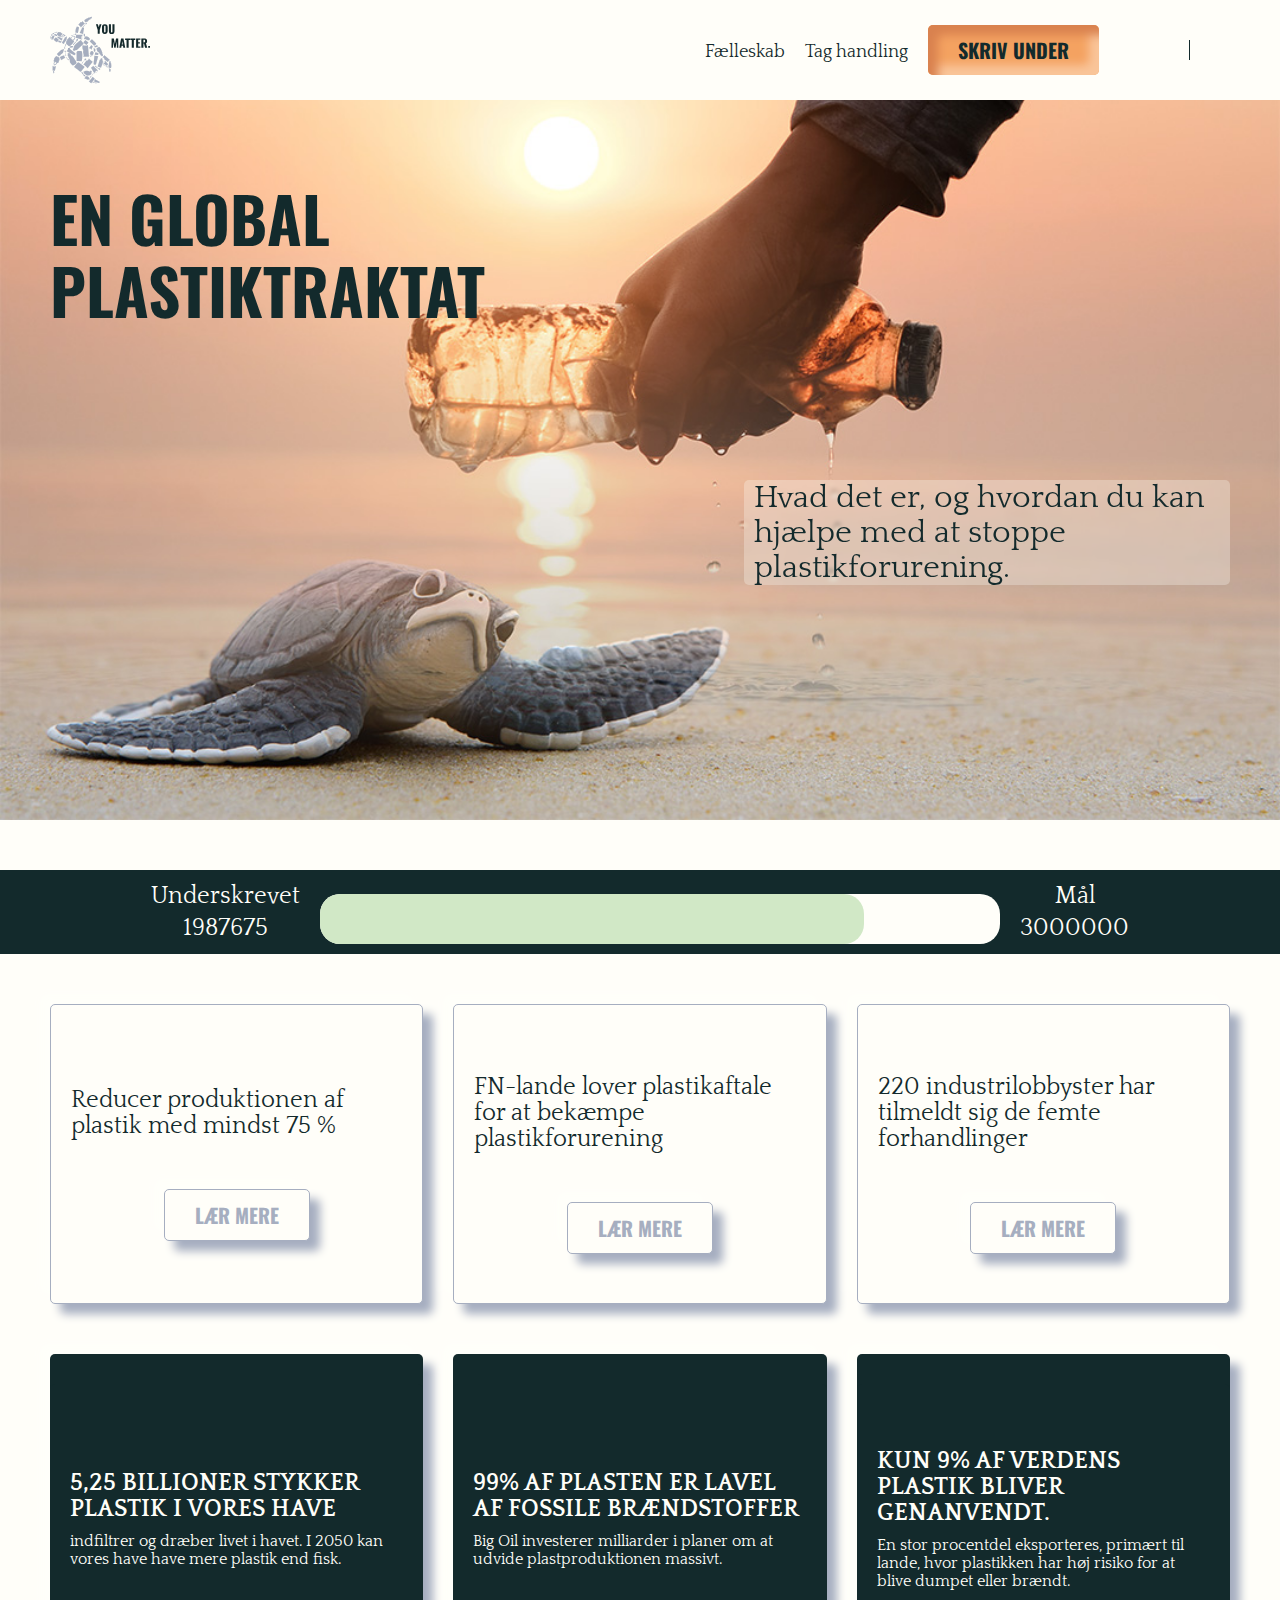
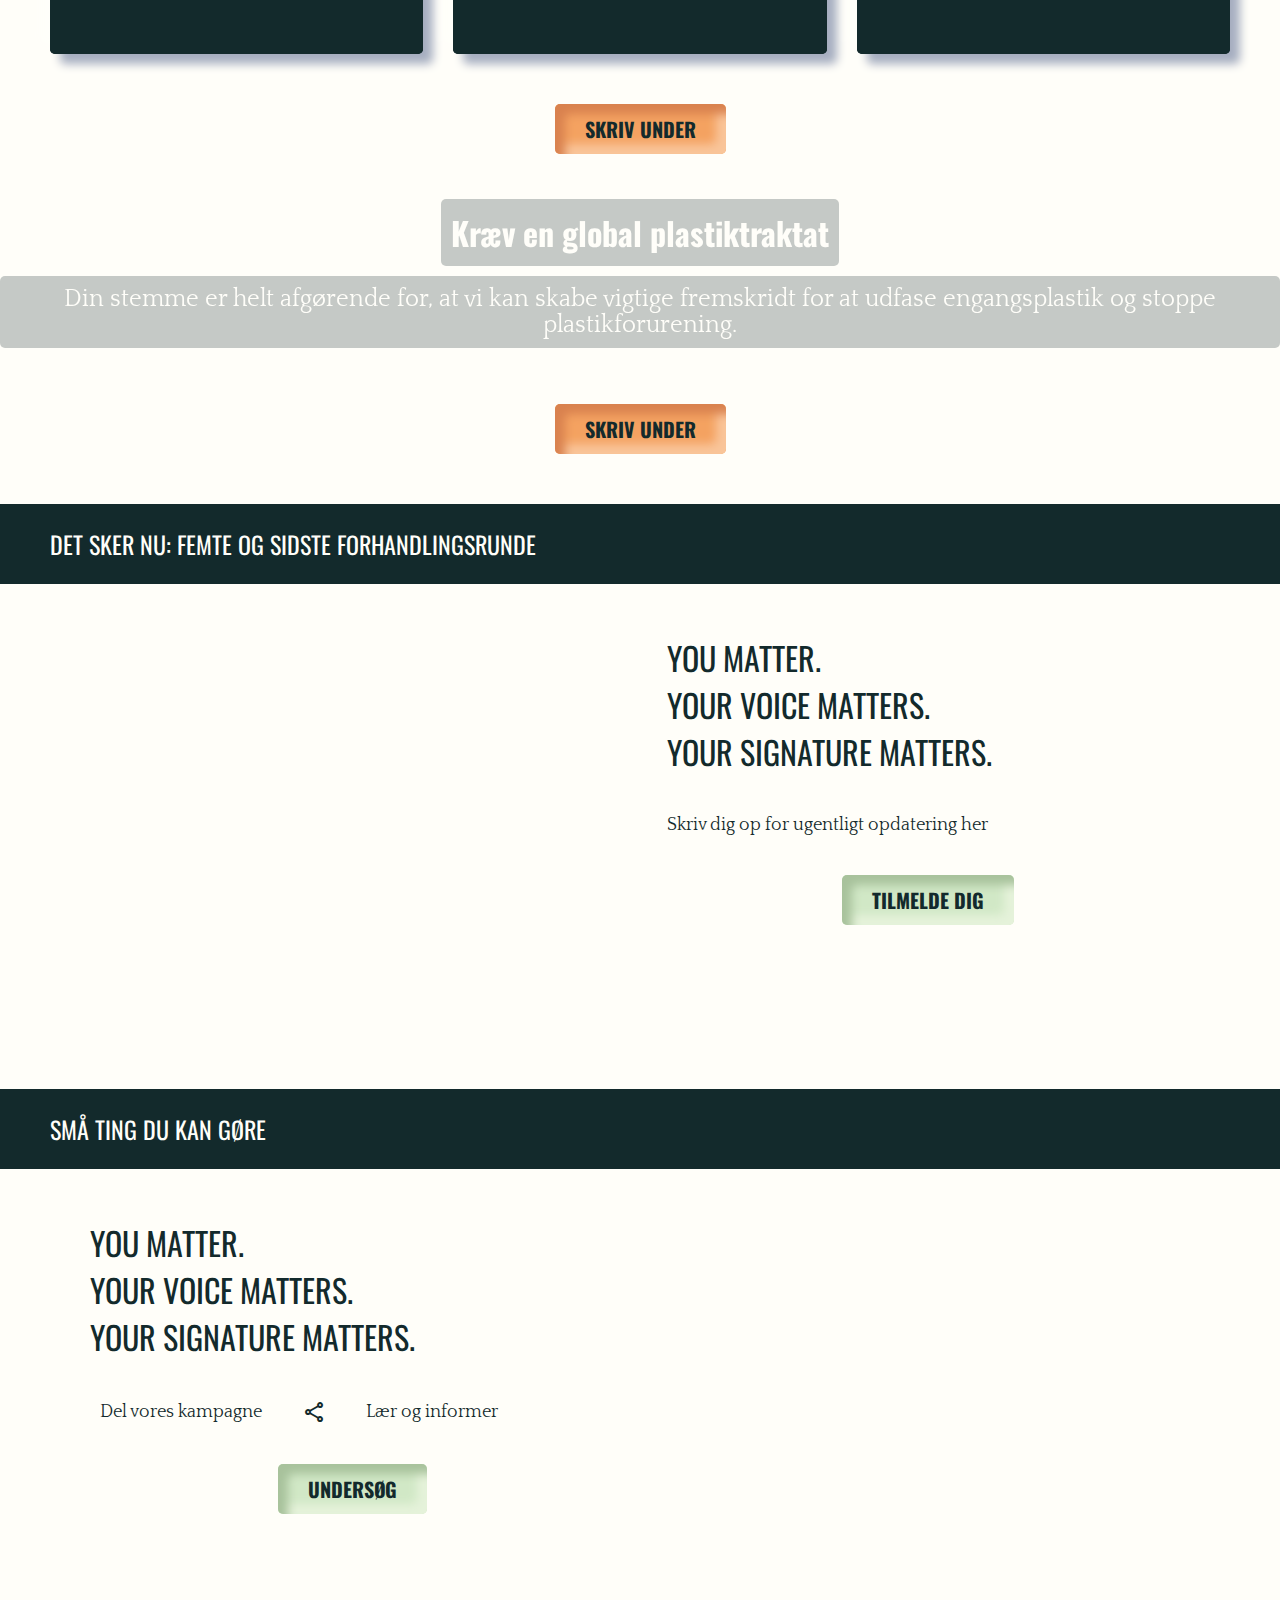
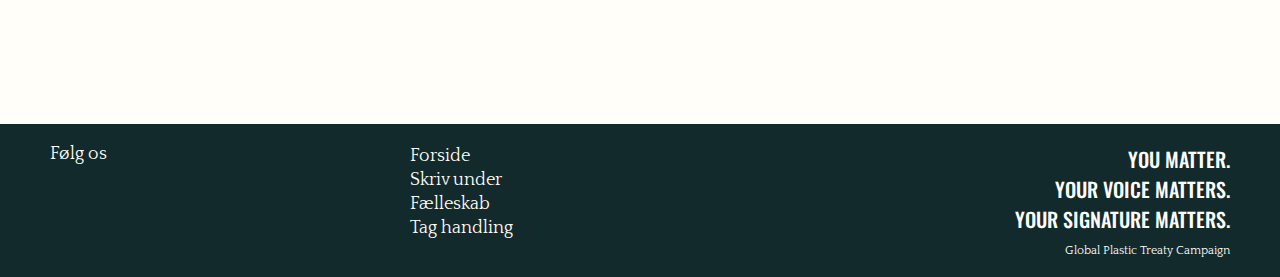
==== commit 7670545d: "Front page responsive" ====
--- a/index.html
+++ b/index.html
@@ -289,7 +289,7 @@
             </div>
             <div class="topic_bar first">
                 <div class="topic_bar_text">
-                    <h3>Det sker nu: Femte og sidste forhandlingsrunde</h3>
+                    <h4>Det sker nu: Femte og sidste forhandlingsrunde</h4>
 
                 </div>
             </div>
@@ -317,7 +317,7 @@
 
             <div class="topic_bar second">
                 <div class="topic_bar_text">
-                    <h3>små ting du kan gøre </h3>
+                    <h4>små ting du kan gøre </h4>
 
                 </div>
             </div>
--- a/css/styles.css
+++ b/css/styles.css
@@ -123,6 +123,7 @@
     justify-content: space-around;
     align-items: center;
     height: fit-content;
+    
     
 }
 .menu_look{
@@ -643,19 +644,20 @@
 
 .invite_to_pages{
     width: var(--width-full);
+    
     height: auto;
     margin: 0 auto;
     background-color: var(--Cloud_white);
     display: grid;
-    grid-template-columns: 1fr, 1fr;
+    grid-template-columns: 1fr 1fr;
     grid-template-rows: 130px, auto, 130px, auto;
-       
+   
     gap:50px;
     
 
 }
 .topic_bar{    
-    width: 100%;
+    width: 100vw;
     height: 80px;
     min-height: 80px;
     background-color: var(--Midnight_blue);  
@@ -664,8 +666,7 @@
     justify-content: center;
     align-items: center;    
    
-    padding: 0 10px;
-
+    
 }
 
 .first{
@@ -680,46 +681,57 @@
     grid-row: 3;
     
 }
-.topic_bar_text{      
+.topic_bar_text{  
+    padding: 0 10px;
+    width: 100%;
+    height: 100%;  
     max-width:var(--width-12col); 
+      
+    display: flex;
+    justify-content:start;
+    align-items: center;
+   
+}
+.topic_bar h4{
     width: 100%;
-    height: 100%;    
-    display: flex;
-    justify-content: start;
-    align-items: center;
-    
-}
-.topic_bar h3{
     font-family: var(--Font_Oswald);
     font-size: 24px;
     text-transform: uppercase;
     color: var(--Cloud_white);
     font-weight: 400;
+  
+
 }
 .news{
     grid-column: 1/span 2;
     grid-row: 2;
     max-width: var(--width-12col);
     width: 100%;
-    height: 405px;
+    min-height: 405px;
     margin: 0 auto;
     display: flex;
-    
-    
-    
-    
-
-}
-
-.news_catch_image{
-    display: flex;
+    padding: 0 10px;
+   
+
+}
+
+.news_catch_image{ 
     background-image: url(/img/Negotiations.jpg);
     background-size: cover;
-    width: min(595px, 100%);
-    height: min(405px, 100%);
+    height: 100%;
+    width: 100%;
+    max-width: 595px;
+    min-height: 405px;  
     background-repeat: no-repeat;
     background-position: center;
     border-radius: 5px;
+    
+    
+    
+    display: flex; 
+    
+    
+        
    
 }
 
@@ -728,10 +740,14 @@
     grid-row: 4;
     max-width: var(--width-12col);
     width: 100%;
-    height: 405px;
+    min-height: 405px;
     margin: 0 auto;
+    padding: 0 10px;
+
     display: flex;    
-    flex-grow: 1;
+
+
+    
    
     
 
@@ -742,23 +758,27 @@
     height: 100%;
     width: 100%;
     max-width: 595px;
-    max-height: 405px;   
+    min-height: 405px; 
+    padding: 10px;   
     background-repeat: no-repeat;
     background-position: center;
     border-radius: 5px;
     background-image: url(/img/glasses.jpg);
+    flex-grow: 1;
+        
 }
 .content{
     height: 100%;
     width: 100%;
-    max-width: 595px;
-    max-height: 405px; 
+    
     display: flex;
     flex-direction: column;
     justify-content: start;
     gap: 40px;
     align-items: start;
     padding: 0 40px;
+    flex-grow: 1;
+        
     
     
 
@@ -795,15 +815,21 @@
     width: 100%;
     display: flex;
     list-style: none;
-    align-content: center;
-    justify-content: start;
+    align-items: center;
     gap: 20px;
+    
+    
 }
 .share li{
     font-family: var(--Fond_Q);
     font-size: 18px;
     color: var(--Midnight_blue);
     text-transform: none;
+   
+    display: flex;
+    justify-content: center;
+    padding: 0 10px;
+
 }
 .placeholder{
     height: 200px;
@@ -849,6 +875,10 @@
    color: var(--Midnight_blue);
 }
 
+.hero_text_f h1 {
+    font-size: 32px;
+}
+
 /* Mail Section */
 
 .mail_section {
@@ -881,6 +911,10 @@
     text-transform: uppercase;
     align-items: center;
     color: var(--Cloud_white);
+}
+
+.mail_section_headline_text h2 {
+    font-size: 28px;
 }
 
 .mail_section_container_f {
@@ -1022,6 +1056,10 @@
     color: var(--Cloud_white);
 }
 
+.instagram_section_headline_text h2 {
+    font-size: 28px;
+}
+
 .instagram_section_container {
     display: grid;
     grid-template-columns: repeat(12, 1fr);
@@ -1127,6 +1165,10 @@
     text-transform: uppercase;
     align-items: center;
     color: var(--Cloud_white);
+}
+
+.event_section_headline_text h2 {
+    font-size: 28px;
 }
 
 .event_section_container {
@@ -1860,7 +1902,7 @@
 
 
 
-@media (width<1024px){
+@media (width<1025px){
 
     /* Front page */
  .news,.advice{
@@ -1871,20 +1913,12 @@
  }
  .advice_catch_image{
     order: -1;
-    width: 90%;
-    height:100%;
-    max-width:  300px;
-   
-    max-height: 200px;
+   
+    
     
  }
- .news_catch_image{
-    width: 90%;
-    height: 100%;
-    max-width:  300px;
-   
-    max-height: 200px;
- }
+
+ 
  
 
  .content li{
@@ -1961,7 +1995,8 @@
     }
 
     .menu_container {        
-        position: absolute;   
+        position: absolute; 
+        z-index:4;  
         top:100px;
         right:0;
         width: 0;
@@ -1973,7 +2008,7 @@
         justify-content: center;
         /* align-items: start; */
         gap: 20px;
-        z-index: 3;
+       
         overflow: hidden;
         transition: width 0.4s ease-in-out;
         
@@ -2031,7 +2066,7 @@
         left:0;
         width: 100%;
         height: 100%;
-        z-index: 2;
+        z-index: 4;
         cursor: pointer;
         appearance: none;
         
@@ -2163,7 +2198,7 @@
     width: 100%;
     height: 100%;
     max-width: 400px;
-    height:100% ;
+   
     display: flex;
     justify-content: center;
     align-items: center;
@@ -2175,7 +2210,7 @@
 }
 .learn_more_swiper{
     position: relative;
-    height: 50vh;
+    height: 60vh;
     width: 320px;
     margin-bottom: 20px;
     perspective: 1000px;
@@ -2277,6 +2312,52 @@
     z-index: 5;
 }
 
+.news,.advice{
+    display: flex;
+    flex-direction: column;
+    align-items: center;
+    
+ }
+ .advice_catch_image{
+    order: -1;
+    width: 100%;
+    height:100%;
+    max-width:  300px;
+    min-height: 200px;   
+        
+ }
+ .news_catch_image{
+    width: 100%;
+    height:100%;
+    max-width:  300px;
+    min-height: 200px;  
+ }
+ 
+
+ .content li{
+ 
+    font-size: 24px;
+    
+
+}
+.content ul{
+    padding-top: 10px;
+}
+
+.content p{ 
+    font-size: 12px;
+  
+
+}
+
+
+.share li{
+    
+    font-size: 12px;
+   
+}
+
+
 
 
 /* Fællesskabsside phone version ------------------------------*/
@@ -2358,7 +2439,7 @@
         display: grid;
     }
 
-    @media (width<490px) {
+    @media (width<535px) {
     .instagram_section_headline_box {
         height: 100px;
     }  
@@ -2598,9 +2679,12 @@
     .video_text h4{
         grid-row: 2 /span 3;
     }
-
-
-
+    
+   
+   
+
+   
+   
 
 
 
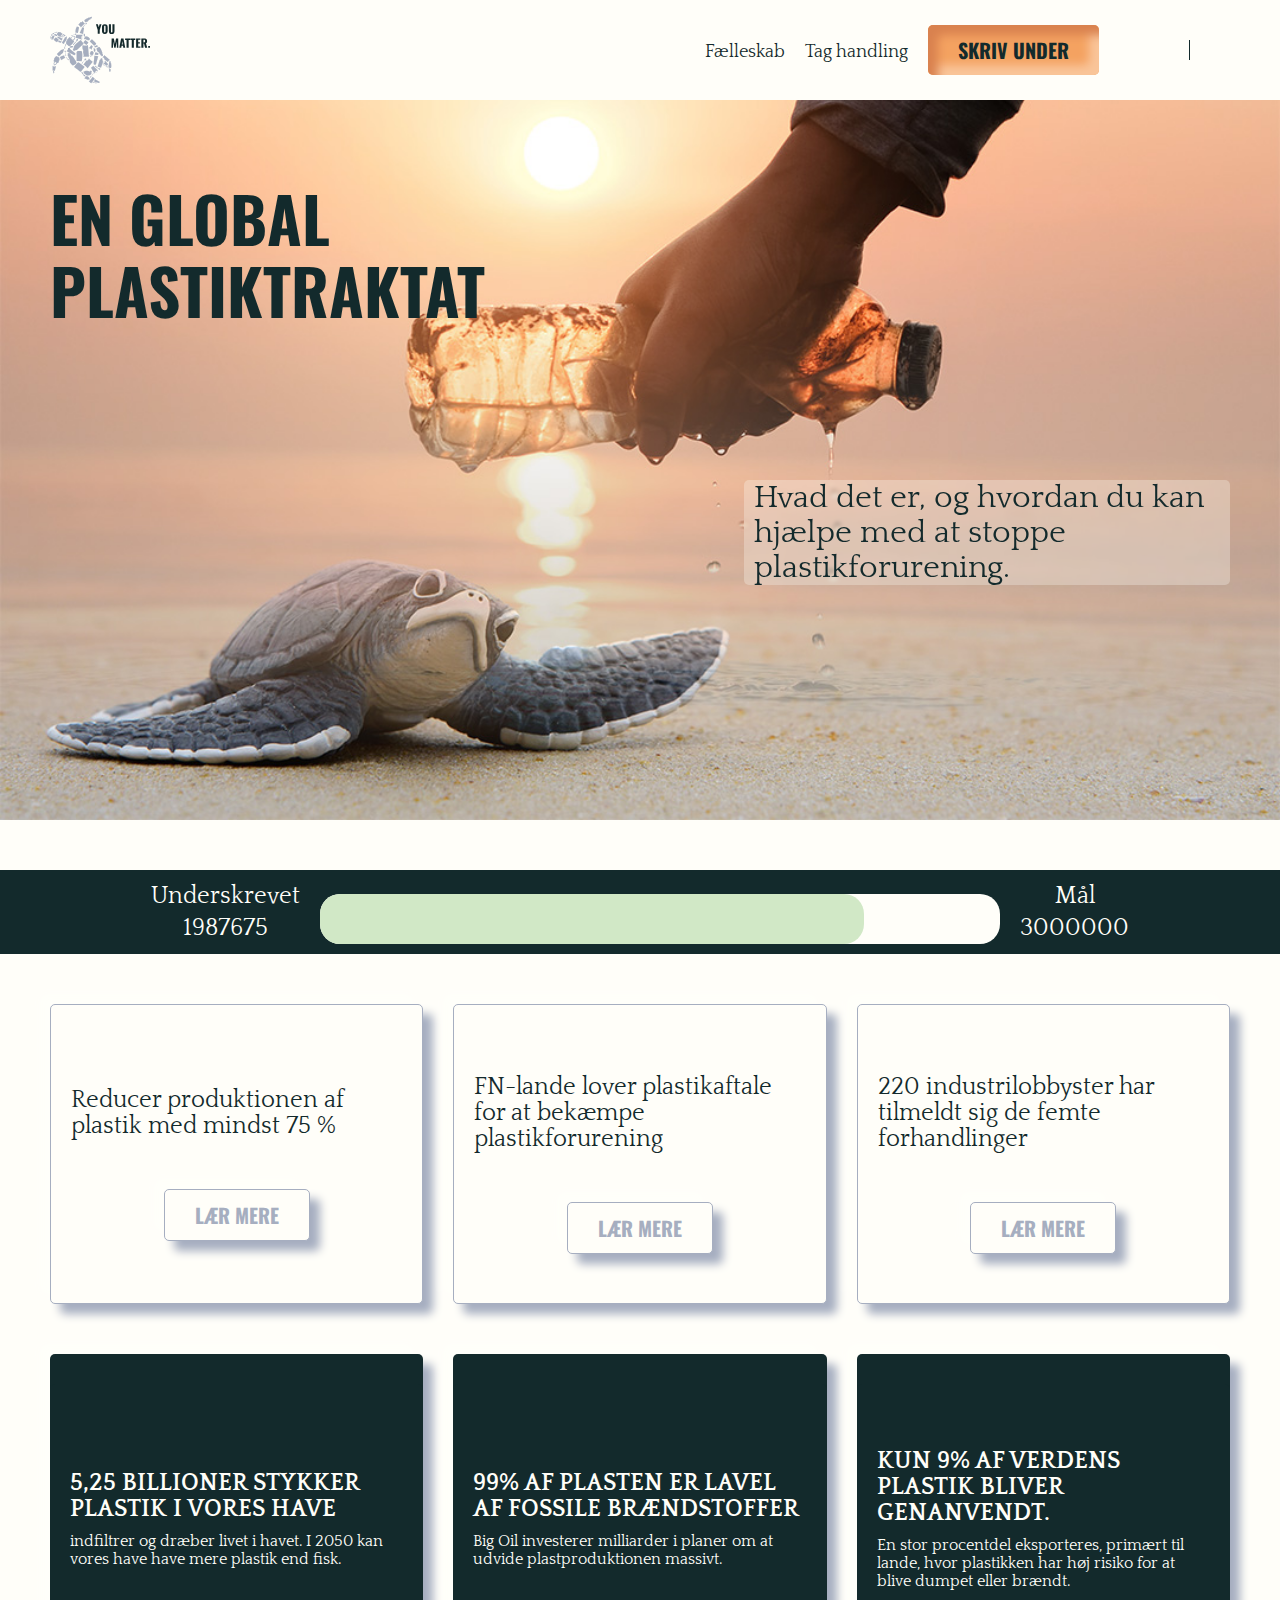
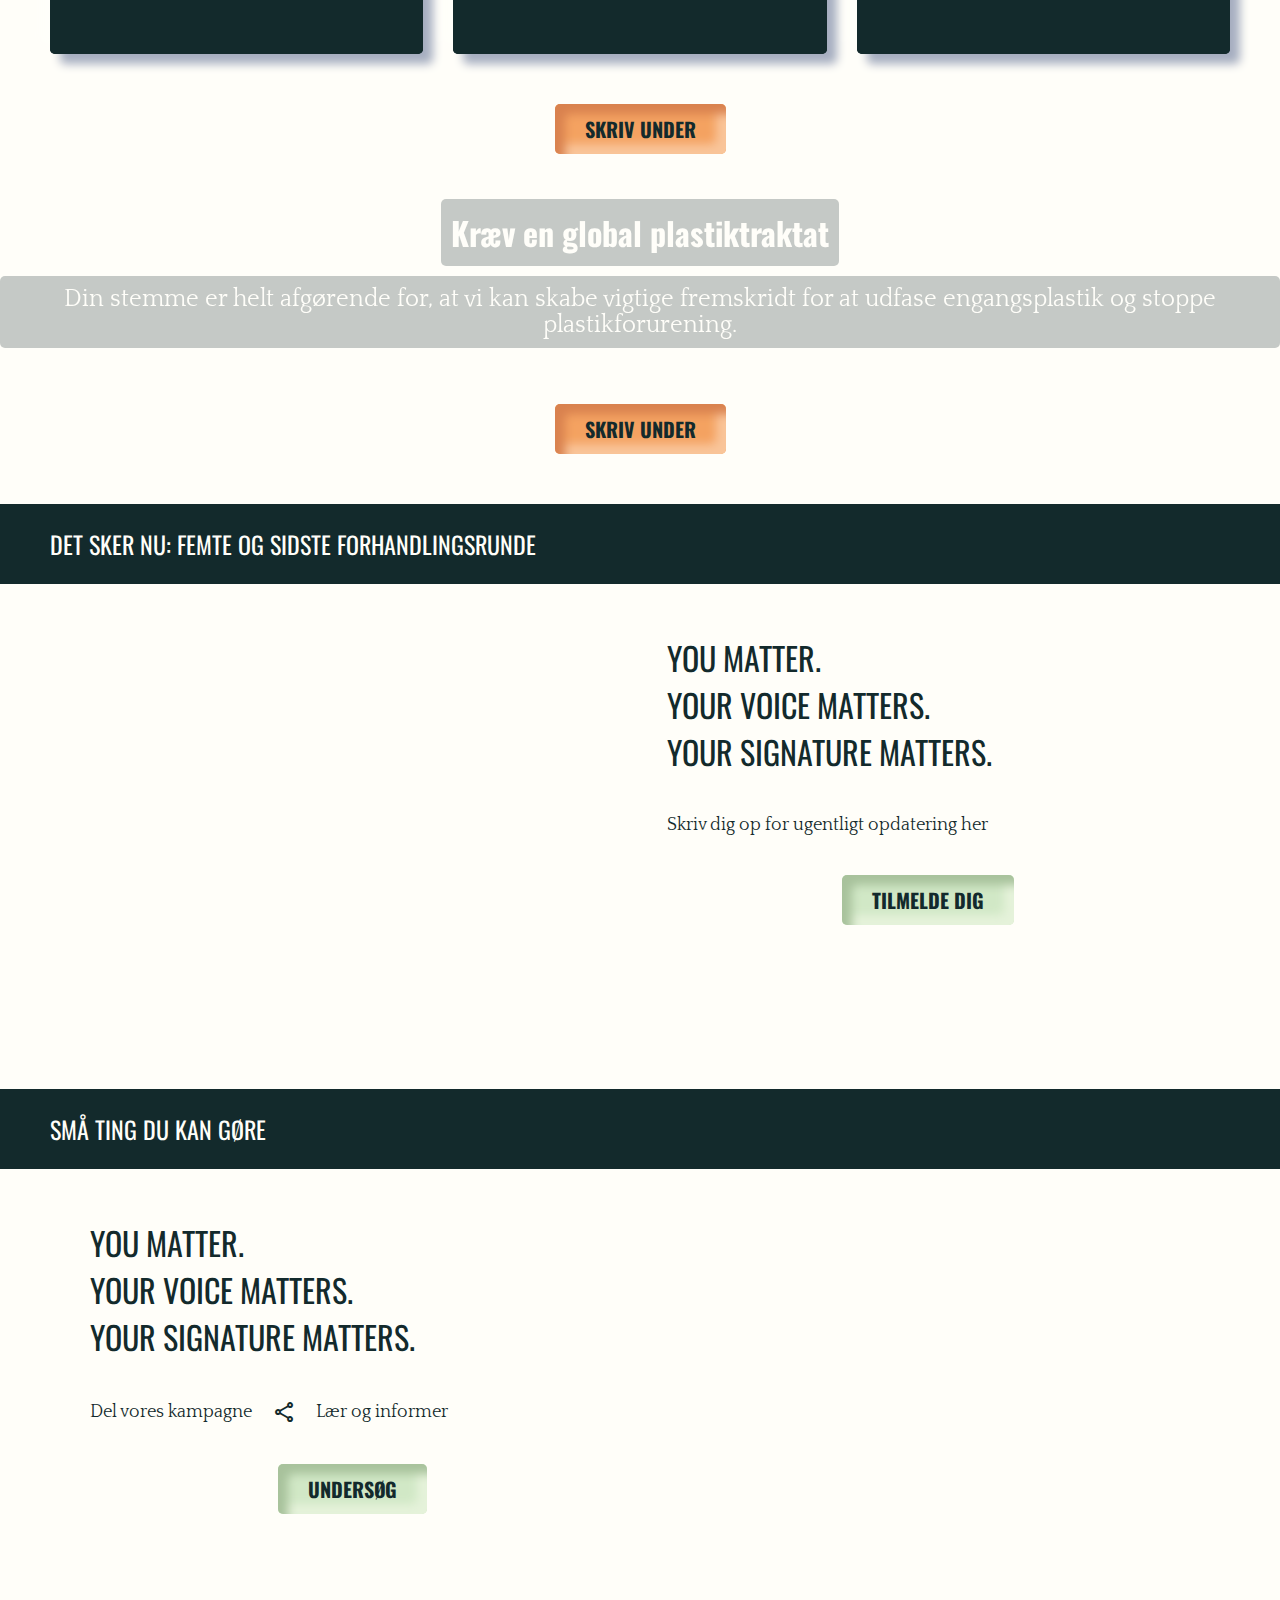
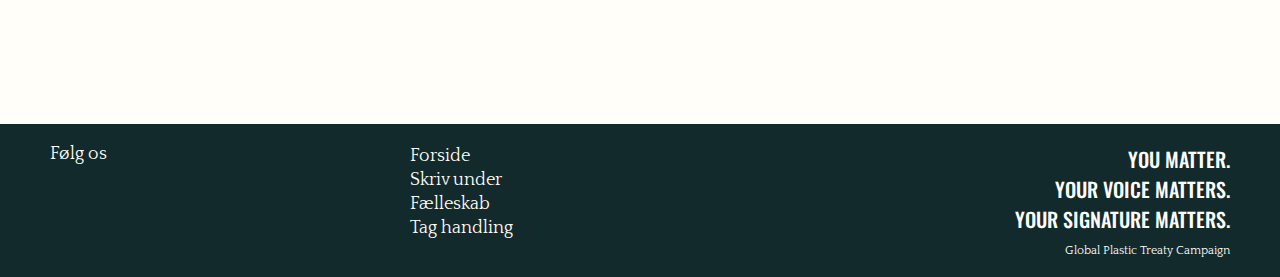
==== commit 45a8761b: "Final changes" ====
--- a/index.html
+++ b/index.html
@@ -297,9 +297,9 @@
                 <div class="news_catch_image"></div>
                 <div class="content">
                     <ul>
-                        <li>You matter. </li>
-                        <li>Your voice matters. </li>
-                        <li>Your signature matters.</li>
+                        <li class="typewriter line_a">You matter. </li>
+                        <li class="typewriter line_b">Your voice matters. </li>
+                        <li class="typewriter line_c">Your signature matters.</li>
 
                     </ul>
                     <p>Skriv dig op for ugentligt  opdatering her </p>
--- a/css/styles.css
+++ b/css/styles.css
@@ -799,12 +799,20 @@
 
 }
 .content li{
+    width: fit-content;
     font-family: var(--Font_Oswald);
     color: var(--Midnight_blue);
     text-transform: uppercase;
     font-size: 32px;
 
 }
+
+
+
+
+
+
+
 .content p{ font-family: var(--Fond_Q);
     font-size: 18px;
     color: var(--Midnight_blue);
@@ -827,14 +835,10 @@
     text-transform: none;
    
     display: flex;
-    justify-content: center;
-    padding: 0 10px;
-
-}
-.placeholder{
-    height: 200px;
-}
-
+    justify-content: start;
+    /* padding: 0 10px; */
+
+}
 
 
 
@@ -2178,6 +2182,7 @@
     /* Creaating a swiper */
 
     .hider{
+        margin: 0;
         display: none;}
 
 .swiper_container{
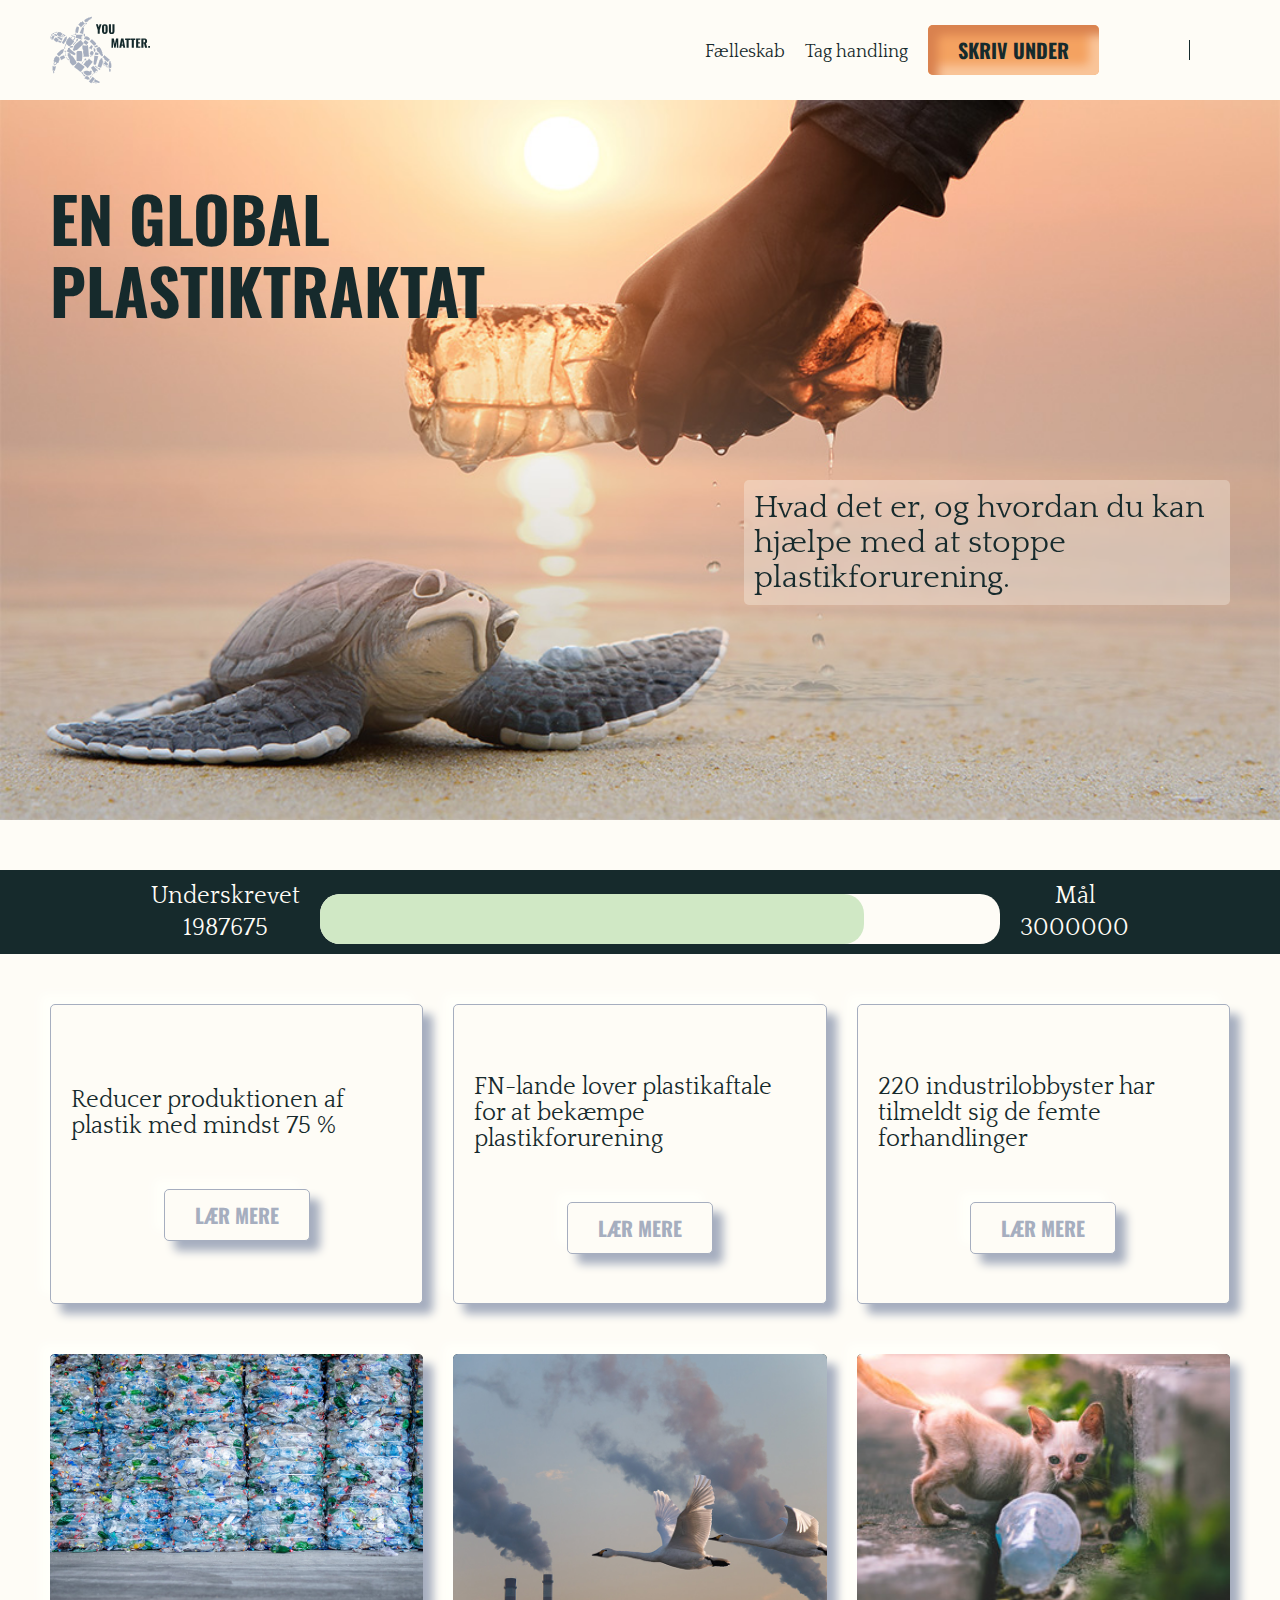
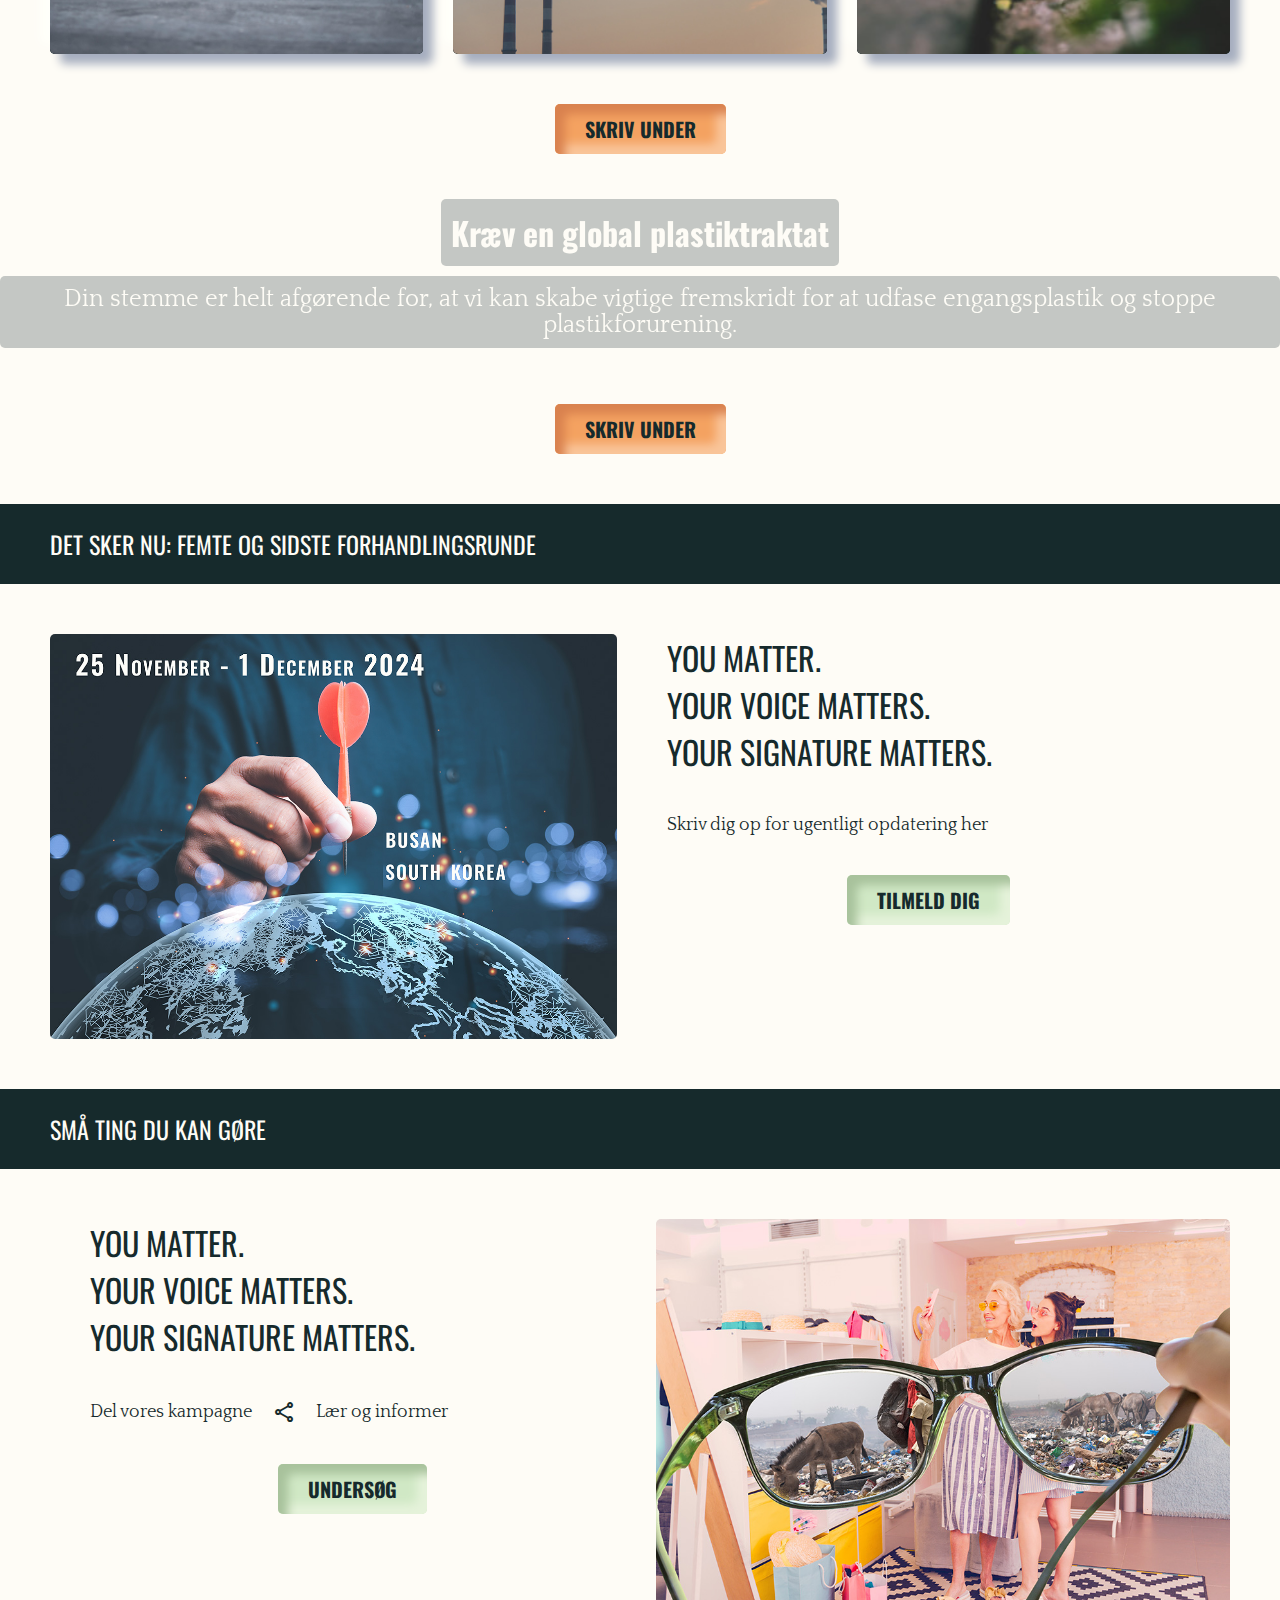
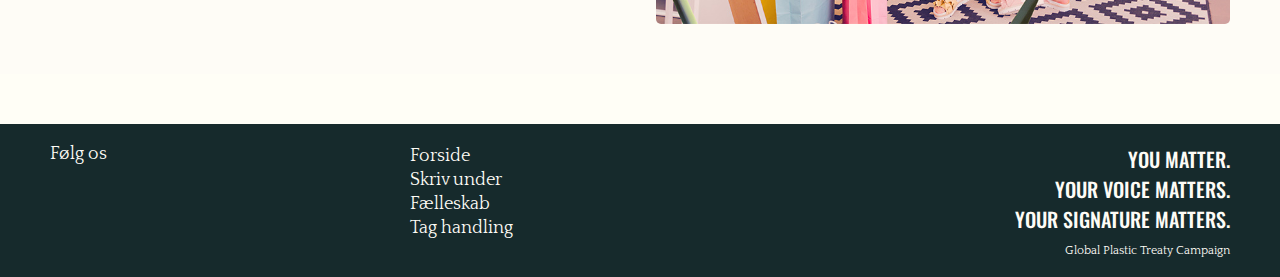
==== commit d59dad1c: "Some" ====
--- a/index.html
+++ b/index.html
@@ -9,7 +9,7 @@
     <link rel="stylesheet" href="https://fonts.googleapis.com/css2?family=Material+Symbols+Outlined">
     <link rel="stylesheet" href="https://cdnjs.cloudflare.com/ajax/libs/font-awesome/6.6.0/css/all.min.css" integrity="sha512-Kc323vGBEqzTmouAECnVceyQqyqdsSiqLQISBL29aUW4U/M7pSPA/gEUZQqv1cwx4OnYxTxve5UMg5GT6L4JJg==" crossorigin="anonymous" referrerpolicy="no-referrer" /> 
 </head>
-<body style="background-color: #FFFEF9;">
+<body style="background-color: #fffef6;">
     <!-- Navigation bar -->
     <header>
             
@@ -305,7 +305,7 @@
                     <p>Skriv dig op for ugentligt  opdatering her </p>
                     <button class="main_button">
                         <a href="/faelleskab.html">
-                            Tilmelde dig
+                            Tilmeld dig
                         </a>
                     </button>
 
--- a/css/styles.css
+++ b/css/styles.css
@@ -13,11 +13,11 @@
     --padding-default: 10px;
 
     /* Colours */
-    --Midnight_blue:#132A2C;
-    --Cloud_white:#FFFEF9;
-    --Blue_grey:#A6AEC0;
+    --Midnight_blue:#162A2C;
+    --Cloud_white:#fefcf6;
+    --Blue_grey:#A6AEbf;
     --Light_lavanda:#C6D4E9;
-    --Light_mint_green:#D1E8C6;
+    --Light_mint_green:#D0E8C5;
     --Soft-orange:#F4A261;
     
     
@@ -36,7 +36,7 @@
   }
 
 body{
-    font-family: var(--Font_Oswald);
+    
     background-color: var(--Cloud_white);
     height: 100%;
     /* min-height: 100vh; */
@@ -46,14 +46,14 @@
 main{
     width: var(--width-full);
     background-color: var(--Cloud_white);
-    font-family: var(--Font_Oswald);
+    
     margin-bottom: 20px;
 }
 
 .main_container{
    
         
-    font-family: var(--Font_Oswald);
+   
     height: auto;
     width: var(--width-full);
     
@@ -297,7 +297,7 @@
     align-content: center;
     background-color: #fffef94a;
     backdrop-filter: blur(2px);
-    padding-left: 10px;
+    padding: 10px 0 10px 10px;
     height: fit-content;
     border-radius: 5px;    
 }
@@ -918,7 +918,7 @@
 }
 
 .mail_section_headline_text h2 {
-    font-size: 28px;
+    font-size: 24px;
 }
 
 .mail_section_container_f {
@@ -952,26 +952,26 @@
 .left_headline_f {
     color: var(--Cloud_white);
     font-family: var(--Font_Oswald);
-    font-size: 24px;
+    font-size: 22px;
     padding-bottom: 30px;
     text-transform: uppercase;
 }
 
 .left_text_f {
     color: var(--Cloud_white);
-    font-family: "Quattrocento", serif;
+    font-family: var(--Fond_Q);
     font-size: 18px;
     line-height: 30px;   
 }
 
 .left_text_f p {
-    padding-bottom: 10px;
+    font-family: var(--Fond_Q);
 }
 
 .right_headline_f {
     color: var(--Cloud_white);
     font-family: var(--Font_Oswald);
-    font-size: 24px;
+    font-size: 22px;
     padding-bottom: 30px;
     text-transform: uppercase;
 }
@@ -1061,7 +1061,7 @@
 }
 
 .instagram_section_headline_text h2 {
-    font-size: 28px;
+    font-size: 24px;
 }
 
 .instagram_section_container {
@@ -1099,7 +1099,7 @@
 .insta_left_headline {
     color: var(--Cloud_white);
     font-family: var(--Font_Oswald);
-    font-size: 24px;
+    font-size: 22px;
     padding-bottom: 30px;
     text-transform: uppercase;
 }
@@ -1113,7 +1113,7 @@
 }
 
 .insta_left_text p {
-    padding-bottom: 10px;
+    font-family: var(--Fond_Q);
 }
 
 .button_insta_f button {
@@ -1172,7 +1172,7 @@
 }
 
 .event_section_headline_text h2 {
-    font-size: 28px;
+    font-size: 24px;
 }
 
 .event_section_container {
@@ -1195,6 +1195,10 @@
     border-radius: 5px;
 }
 
+.event_section_container_left li {
+    font-family: var(--Fond_Q);
+}
+
 .event_section_container_right {
     grid-column: 6 / span 7;
     height: 600px;
@@ -1209,7 +1213,7 @@
 .event_left_headline {
     color: var(--Cloud_white);
     font-family: var(--Font_Oswald);
-    font-size: 24px;
+    font-size: 22px;
     padding-bottom: 30px;
     text-transform: uppercase;
 }
@@ -1257,18 +1261,23 @@
     background-size: cover;
     width: 100%;
     height: 680px;
+    margin-bottom: 80px; /*laver mellemrum under hero img og næste box */
+    display: flex;
+    align-items: center; /* Centrerer elementerne vertikalt */
+    justify-content: center;  /* Centrerer elementerne horisontalt */ 
 }
 
 .filler_block_content_handling_hero_img p { /* Text på hero img */
     font-family: var(--Font_Oswald);
     font-size: 32px;
-    text-align: center;
     color: var(--Midnight_blue);
-    padding-top: 350px;
     text-transform: uppercase;
     font-weight: 600; /*makes it more bold */
-}
-
+    padding: 10px ;
+    background-color: rgba(249, 249, 249, 0.675);
+    border-radius: 5px;
+   
+}
 
 .filler_block_content_handling{ /* block mellem hero og footer*/
     display: grid;
@@ -1278,21 +1287,6 @@
     height: 3200px;
     background-color:var(--Cloud_white) ;
 }
-
-.filler_block_content_handling_filler_dark{ /*mørk boks under hero img*/
-    width: var(--width-12col);
-    height: 80px;
-    background-color: var(--Midnight_blue);
-    margin-top: 60px;
-}
-
-.filler_block_content_handling_filler_dark p { /*tekst under hero img */
-    color: var(--Cloud_white);
-    font-family: var(--Font_Oswald);
-    font-size: 32px;
-    text-transform: uppercase; /*writes the text in caps */
-}
-
 
 /*Start på de 6 kasser/ hjælp fra Recipe code */
 
@@ -1325,38 +1319,39 @@
   
   .tag_handling_boxes_1 img {
     height: 100%;
-  
   }
   
   .txt-box {
     padding:80px
-  
   }
   
-  .tag_handling_boxes_button {
-   margin: 10px 0 0 0
+  .tag_handling_boxes_button { /* styling for the button container */
+   margin: 10px 0 0 0;
   }
   
-  .tag_handling_boxes_button button{
-    border: 1px solid var(--background-color-light);
-    background-color: var(--bacground-color-dark-bg);
-    border-radius:5px;
+  .tag_handling_boxes_button button {
+    border: 1px solid var(--Cloud_white);
+    background-color: transparent;
+    border-radius: 5px;
     font-size: 12px;
     font-weight: 700;
-    cursor:pointer;
-    padding:10px 30px 10px 30px;
-  }
+    padding: 10px 30px;
+    box-shadow: 1px 1px 1px var(--Cloud_white);
+}
   
-  
-  .tag_handling_boxes_button a {
+  .tag_handling_boxes_button a { /* styling for the link */ 
     background-color:transparent;
     color: var(--Cloud_white);
     text-decoration: none;
     text-transform: uppercase;
     font-size: 12px;
   }
-  
-  .text_box_1 {
+
+  .tag_handling_boxes_button:hover { /*hover effect*/
+    transform: scale(1.05);
+  }
+
+  .text_box_1 { /* skal være iconet */
     font-weight: bold;
     color: var(--bacground-color-dark-bg);
   }
@@ -1373,66 +1368,15 @@
     text-transform: initial;
     color: var(--Cloud_white);
     font-weight: lighter;
+    font-family: var(--Fond_Q);
   }
 
 
-
-
-
-
-
-
-
-
 /*End of TAG HANDLING*/
 
 /* SKRIV UNDER ----------------------------------------------------------------------------------------------------------- */
 
-/* 
-.underskriv-container {
-    padding: 2rem;
-}
-.slider-wrapper-u {
-    position: relative;
-    max-width: 48rem;
-    margin: 0 auto;
-}
-.slider-u {
-    display: flex;
-    aspect-ratio: 16/9;
-    overflow: auto;
-    scroll-snap-type: ;
-    scroll-behavior: smooth;
-    box-shadow: 0 1.5rem 3rem -0.75rem hsla(0, 0%, 0%, 0.25%);
-    border-radius: 5px;
-}
-.slider-u img {
-    flex: 1 0 100%;
-    scroll-snap-align: start;
-    object-fit: cover;
-}
-.slider-u-nav {
-    display: flex;
-    column-gap: 1rem;
-    position: absolute;
-    bottom: 1.25rem;
-    left: 50%;
-    transform: translateX(-50%);
-    z-index: 1;
-
-}
-.slider-u-nav a {
-    width: 0.5rem;
-    height: 0.5rem;
-    border-radius: 50%;
-    background-color: #fff;
-    opacity: 0.75;
-    transition: opacity ease 250ms;
-}
-.slider-u-nav a:hover {
-    opacity: 1;
-}
- */
+
 .hero-container-underskriv-img {
     background-image: url(/img/plastic_in_hand.png);
     grid-column: 8 span 5;
@@ -1443,22 +1387,8 @@
     padding-top: 30px;
     margin-bottom: 40px;
     color:var(--Midnight_blue);
-
  }
- /* 
-.underskriv-overlay {
-    position: absolute;
-    margin-top: 100px;
-    top: 0;
-    left: 0;
-    width: 100%;
-    height: 720px;
-    background-color: rgba(149, 204, 166, 0.4); 
-    pointer-events: none;  
-    z-index: 1;
-
-
-} */
+
  
 .hero-container-underskriv {
     display:grid;
@@ -1468,15 +1398,12 @@
     gap:var(--grid-gap);
     margin: auto;
     height: auto;
-   
-    
 }
   
 .hero-text-underskriv-glass-container {
     grid-column: 7/ span 8;
     margin:200px auto auto 20px;
     grid-row: 1;
-    z-index: 2;
 }
 
 .hero-text-underskriv-glass-container {
@@ -1491,8 +1418,8 @@
     border-left: 1px solid rgba(245, 240, 240, 0.616);
     box-shadow: 6px 6px 6px rgba(0,0,0,0.089);
     text-align: right; 
+    padding: 10px;
     transition: box-shadow 0.3s ease;
- 
 }
 .hero-text-underskriv-glass-container:hover {
     box-shadow: 0px 0px 40px rgba(0, 0, 0, 0.3);
@@ -1511,8 +1438,6 @@
     text-transform: uppercase;
     margin-top: 50px;
     font-weight: bold;
-    
-
 }
 .underskriv_highlight {
     color: var(--Soft-orange);
@@ -1520,6 +1445,7 @@
 }
 .underskriv_highlight:hover {
     scale: 110%;
+   
 }
 
 
@@ -1535,12 +1461,10 @@
     height: auto;
     border-radius: 5px;
     transition: box-shadow 0.3s ease;
-    z-index: 2;
   }
   
 .sign-box:hover {
     box-shadow:  0px 10px 70px rgba(0, 0, 0, 0.9);
-
   }
 
 .timeline {
@@ -1549,7 +1473,6 @@
     align-items: center;
     position: relative;
     margin: 20px;
-    
 }
 
 .circle {
@@ -1627,7 +1550,11 @@
     text-transform: uppercase;
     font-weight: 700;
     background-color: var(--Soft-orange);
-    margin: 10px;
+    margin: 15px;
+    box-shadow: 10px 10px 10px #D9824F inset, -10px -10px 10px #F9C59A inset; 
+    border-radius: 5px;
+    border: none;
+    transition: slale 0.5s ease;
 
 }
 .buttons_underskriv button:hover {
@@ -1635,6 +1562,18 @@
     color: var(--Midnight_blue);
     scale: 110%;
 }
+
+
+
+.main_button:hover{
+    scale: 110%;
+   
+ }
+
+
+
+
+
 .privatlivs-text {
     font-size: 12px;
     text-align: start;
@@ -1649,24 +1588,28 @@
     grid-row: 1;
     font-family: var(--Font_Oswald);
 }
-.brug-din-stemme-header h2{
+
+.brug-din-stemme-header {
+    width: var(--width-full);
+    background-color: var(--Midnight_blue);
+    background-position: center center;
+    background-repeat: no-repeat;
+    background-size: cover;
     height: 80px;
-    background-color: var(--Midnight_blue);
-    color:var(--Cloud_white);
+}
+.brug-din-stemme-header h2 {
+    display: grid;
+    grid-template-columns: repeat(12, 1 fr);
+    grid-template-rows: auto;
+    height: 100%;
+    width: var(--width-12col);
+    margin: 0 auto 0 auto;
+    color: var(--Cloud_white);
+    font-family: var(--Font_Oswald);
     font-size: 28px;
-    font-weight: 700;
     text-transform: uppercase;
-    display:flex;
-    justify-content: center;
     align-items: center;
-    width: var(--width-full);
-    margin: 20px auto;
-    font-family: var(--Font_Oswald);
-    
-}
-.brug-din-stemme-divider-heading  {
-    width: 100%;
-    padding: auto 70px;
+    color: var(--Cloud_white);
 }
 
 
@@ -1678,6 +1621,7 @@
     grid-template-rows: 1fr 1fr;    
     gap: 20px;
     margin: 40px auto 40px auto;
+    
   }
 
 .brug_din_stemme_content_image img {
@@ -1717,40 +1661,48 @@
     box-shadow: 2px 2px 2px dark var(--Cloud_white);
 
 }
+.brug_din_stemme_content_block_text {
+    margin: 20px;
+}
 
 .brug_din_stemme_content_block_text_top h5 {
-    font-size: 22px;
+    font-size: 24px;
     font-weight: 700; 
     text-transform: uppercase;
-    margin: 0 0 10px 0; 
-    font-family: var(--Font_Oswald);
-    
-
-
-}
-
-.brug_din_stemme_content_block_text {
-    padding: 20px;
+    margin: 10px 0 10px 10px; 
+    padding: 10px;
+    font-family: var(--Font_Oswald) serif;
+
+}
+
+.brug_din_stemme_content_block_text_top p{
+    margin: 10px;
+    padding: 10px;
     display: flex;
     flex-direction: column;
     justify-content: space-between;
     flex:1;
     color:var(--Midnight_blue);
+    font-family: var(--Fond_Q), serif;
+    font-size: 16px;
 }
 
 .brug_din_stemme_content_block_text_bottom {
-    margin: 20px;
+    margin: 10px;
+    
     display: flex;
     justify-content: center;
     align-items: center;
     border-radius: 5px;
+
 }
 
 .trans_button_u {
     background-color: var(--Cloud_white);
     border: solid 1px var(--Blue_grey);
-    box-shadow: 10px 10px 10px var(--Blue_grey), -10px -10px 10px white; 
+    box-shadow: 10px 10px 10px var(--Blue_grey); 
     margin: 20px;
+    
 }
 
 .trans_button_u a{
@@ -1763,26 +1715,34 @@
 
 .box:hover >.trans_button {
     box-shadow: 10px 10px 10px var(--Blue_grey), -10px -10px 10px var(--Light_mint_green); 
+    
 }
 .placeholder{
     height: 200px;
 }
  
+.video-container-heading {
+    width: var(--width-full);
+    background-color: var(--Midnight_blue);
+    background-position: center center;
+    background-repeat: no-repeat;
+    background-size: cover;
+    height: 80px;
+    align-content: center;
+}
 .video-container-header h2{
-    height: 80px;
-    background-color: var(--Midnight_blue);
-    color:var(--Cloud_white);
+    display: grid;
+    grid-template-columns: repeat(12, 1 fr);
+    grid-template-rows: auto;
+    height: 100%;
+    width: var(--width-12col);
+    margin: 0 auto 0 auto;
+    color: var(--Cloud_white);
+    font-family: var(--Font_Oswald);
     font-size: 28px;
-    font-weight: 700;
     text-transform: uppercase;
-    display:flex;
-    justify-content: center;
     align-items: center;
-    width: var(--width-full);
-    margin: 20px auto;
-    font-family: var(--Font_Oswald);
-    box-shadow: 2px 2px 2px dark var(--Blue_grey);
-    
+    color: var(--Cloud_white);
 }
 
 .underskriv_video_box video{
@@ -1793,9 +1753,6 @@
     margin: 40px auto;
     border-radius: 5px;
     height: auto;
- 
-    
- 
 }
 
 
@@ -1880,30 +1837,7 @@
 
 
 
-
-
-
-
-
-
-
-
-
-
-
-
-
-
-
-
-
-
-
-
-
-
-
-
+/* Media Queries --------------------------------------------------------------------------------------------------------------------*/
 
 
 @media (width<1025px){
@@ -1913,23 +1847,13 @@
     display: flex;
     flex-direction: column;
     align-items: center;
-    
  }
  .advice_catch_image{
-    order: -1;
-   
-    
-    
+    order: -1; 
  }
 
- 
- 
-
  .content li{
- 
     font-size: 24px;
-    
-
 }
 .content ul{
     padding-top: 10px;
@@ -1937,15 +1861,10 @@
 
 .content p{ 
     font-size: 14px;
-  
-
-}
-
+}
 
 .share li{
-    
     font-size: 14px;
-   
 }
 
     
@@ -1965,13 +1884,10 @@
         display: grid;
         grid-template-columns: 1fr 1fr;  
         gap: 10px;
-    
       }
     
     .brug_din_stemme_content {
-        
         width: 100%;
-       
     }
      
     
@@ -1980,13 +1896,13 @@
     
     }
     .brug_din_stemme_content_image img {
-    
         width: 100%;
-    
     }
     .underskriv_video_box video {
         width: 100%;
     }
+
+    
 }
 
 
@@ -2012,10 +1928,8 @@
         justify-content: center;
         /* align-items: start; */
         gap: 20px;
-       
         overflow: hidden;
         transition: width 0.4s ease-in-out;
-        
     }
 
    
@@ -2024,7 +1938,6 @@
     }
     .social_media{
         border: none;
-       
     }
     .menu_look .social_media i{
         color: var(--Cloud_white);
@@ -2034,24 +1947,19 @@
     .menu_look{
         flex-direction: column;
         align-items: center;
-        
     }
     .menu_look a{
         color: var(--Cloud_white);
     }
     
     
-  
     .mobile_look{
         order: 3;
         position: relative;
         display: flex;
         flex-direction: column;
         gap: 9px;
-                       
-      
         padding: 0 10px;
-
     }
     .mobile_look span{
         width: 30px;
@@ -2059,8 +1967,6 @@
         background-color: var(--Midnight_blue);
         transform-origin: left;
         transition: 0.5s ease;
-       
-
     }
 
     /* Trigger for navigation bar - checkbox */
@@ -2105,10 +2011,8 @@
       max-width: 100%;
       height: 100%;
       top: 130px;
-      
-      
-      
-    }
+    }
+
     .front_page_hero_box{
         position: relative;
         top: -130px;
@@ -2119,16 +2023,8 @@
         width: 100%;
         height: 100%;
         margin-bottom: 130px;
-        
-
-
-    }
-   
-        
-        
-    
-  
-
+    }
+   
     .counter{
         height: auto;
         width:100vw;
@@ -2136,19 +2032,16 @@
         max-width: 400px;
         display: flex;
         flex-direction: column;
-              
-        
-        
-    }
+    }
+
     .scale_green_box{
         position: relative;
        align-self: self-start;
        rotate: -90deg;       
        max-width: 200px;
        right: 70px;
-        
-
-    }
+    }
+
     .counter_sides{
        align-self: center;
        display: flex;
@@ -2209,9 +2102,6 @@
     align-items: center;
     transform-style: preserve-3d;
     flex-direction: column;
-    
-    
-    
 }
 .learn_more_swiper{
     position: relative;
@@ -2220,8 +2110,6 @@
     margin-bottom: 20px;
     perspective: 1000px;
     transform-style: preserve-3d;
-
-
 }
 .learn_more_swiper label{
     position: absolute;
@@ -2231,8 +2119,6 @@
     right: 0;
     margin: auto;
     transition: transform 0.5s ease;
-
-
 }
 
 .swiper input {
@@ -2248,13 +2134,7 @@
     width: 25px;
     height: 25px;
     stroke: var(--Blue_grey);
-    
-    
-    
-}
-
-
-
+}
 
 
 #Box1:checked~.learn_more_swiper #slide3,
@@ -2338,12 +2218,8 @@
     min-height: 200px;  
  }
  
-
  .content li{
- 
     font-size: 24px;
-    
-
 }
 .content ul{
     padding-top: 10px;
@@ -2351,15 +2227,11 @@
 
 .content p{ 
     font-size: 12px;
-  
-
 }
 
 
 .share li{
-    
     font-size: 12px;
-   
 }
 
 
@@ -2529,7 +2401,6 @@
 
     
 
-
  /* Footer */
 
     .footer_left p{
@@ -2560,22 +2431,67 @@
     }
 
 
-    /*Tag handling @media <769px----*/
+    /*Tag handling @media <769px---------*/
     .filler_block_content_handling_hero_img {
-        background-image: url("/img/Tag\ handling.jpg");
+        background-image: url("/img/Tag\ handling\ hero\ img.jpg");
         width: 100%;
         height: 350px;
     }
     
     .filler_block_content_handling_hero_img p {
         font-size: 32px;
-        text-align: center;
-        padding-top: 100px;
-    }
-
-    /* end Tag handling ---*/ 
-    
-/* start underskriv side @media width<769px */
+        padding: 5px ;
+        background-color: rgba(249, 249, 249, 0.675);
+        border-radius: 5px;
+    }
+
+    .tag_handling_boxes {
+        width: 90%; /* så det ikke fylder hele skærmen */
+        padding-bottom: 150px; /* mellemrum mellem bund og footer */
+     }
+      
+    .tag_handling_boxes_1 {
+        width: 100%; /* så der kun er 1 box og fylder skærmen */
+        height: auto; 
+     }
+      
+    .txt-box {
+        padding: 30px; 
+        font-size: 16px; 
+    }
+
+      
+     .tag_handling_boxes_button button {
+         font-size: 12px; /* Medium font size for buttons */
+         padding: 10px 25px; /* Adjust button padding */
+     }
+      
+     .tag_handling_boxes_button a {
+      font-size: 12px; 
+     }
+
+     .text_box_1 { /* er iconet */
+        display: none; /*sletter iconerne */
+      }
+      
+     .text_box_2 {
+     font-size: 20px; 
+    }
+      
+     .text_box_3 {
+          font-size: 16px; 
+     }
+     .tag_handling_boxes_1:nth-child(3) {
+        order: 4; 
+    }
+    
+    .tag_handling_boxes_1:nth-child(4) {
+        order: 3; 
+    }
+
+    /* slut Tag handling */
+         
+    /* start underskriv side @media width<769px */
     
     .hero-text-underskriv-glass-container {
         display: none;
@@ -2628,30 +2544,22 @@
         display: grid;
         grid-template-columns:1fr;  
         gap: 10px;
-    
       }
     
       .brug_din_stemme_content {
-        
         width: 100%;
-       
     }
      
-    
     .brug_din_stemme_content_block_box {
         width: 100%;
     
     }
     .brug_din_stemme_content_image img {
-    
         width: 100%;
-    
     }
     .trans_button_u {
        height: auto;
-       width: 300px;
-       
-        
+       width: 300px; 
     }
     .video-container-header h2{
         font-size: 20px;
@@ -2660,23 +2568,18 @@
     
     .underskriv_video_box {
         width: 100%;
-
-}
-
- 
-}
+    }
+
 /* slut underskriv side @media width<769px */
-
-
+}
+
+    
 @media (width<415px){
       
     .main_button {
         font-size: 16px;
-        padding: 10px;
-             
-        
-    }
-    
+        padding: 10px;   
+    }
 
     .video_text p{
         display: none;
@@ -2685,42 +2588,35 @@
         grid-row: 2 /span 3;
     }
     
-   
-   
-
-   
-   
-
-
-
-
-/*Tag handling @media <400px----*/
+
+/*Tag handling @media <415px----*/
 
 .filler_block_content_handling_hero_img {
-    background-image: url("/img/Tag\ handling.jpg");
+    background-image: url("/img/Tag\ handling\ hero\ img.jpg");
     width: 100%;
     height: 265px;
 }
 
 .filler_block_content_handling_hero_img p {
     font-size: 32px;
-    text-align: center;
-    padding-top: 100px;
+    padding: 5px ;
+    background-color: rgba(249, 249, 249, 0.675);
+    border-radius: 5px;
 }
 
 /* end Tag handling ---*/ 
+
+
 
 /* start underskriv side @media width<415px */
 .hero-container-underskriv-img {
     width: 100%;
     height: auto;
     margin: 10px auto 20px auto;
-    
 }
 
 .hero-section-underskriv {
     place-content: center;
-    
 }
 .underskriv-overlay {
     display: none;
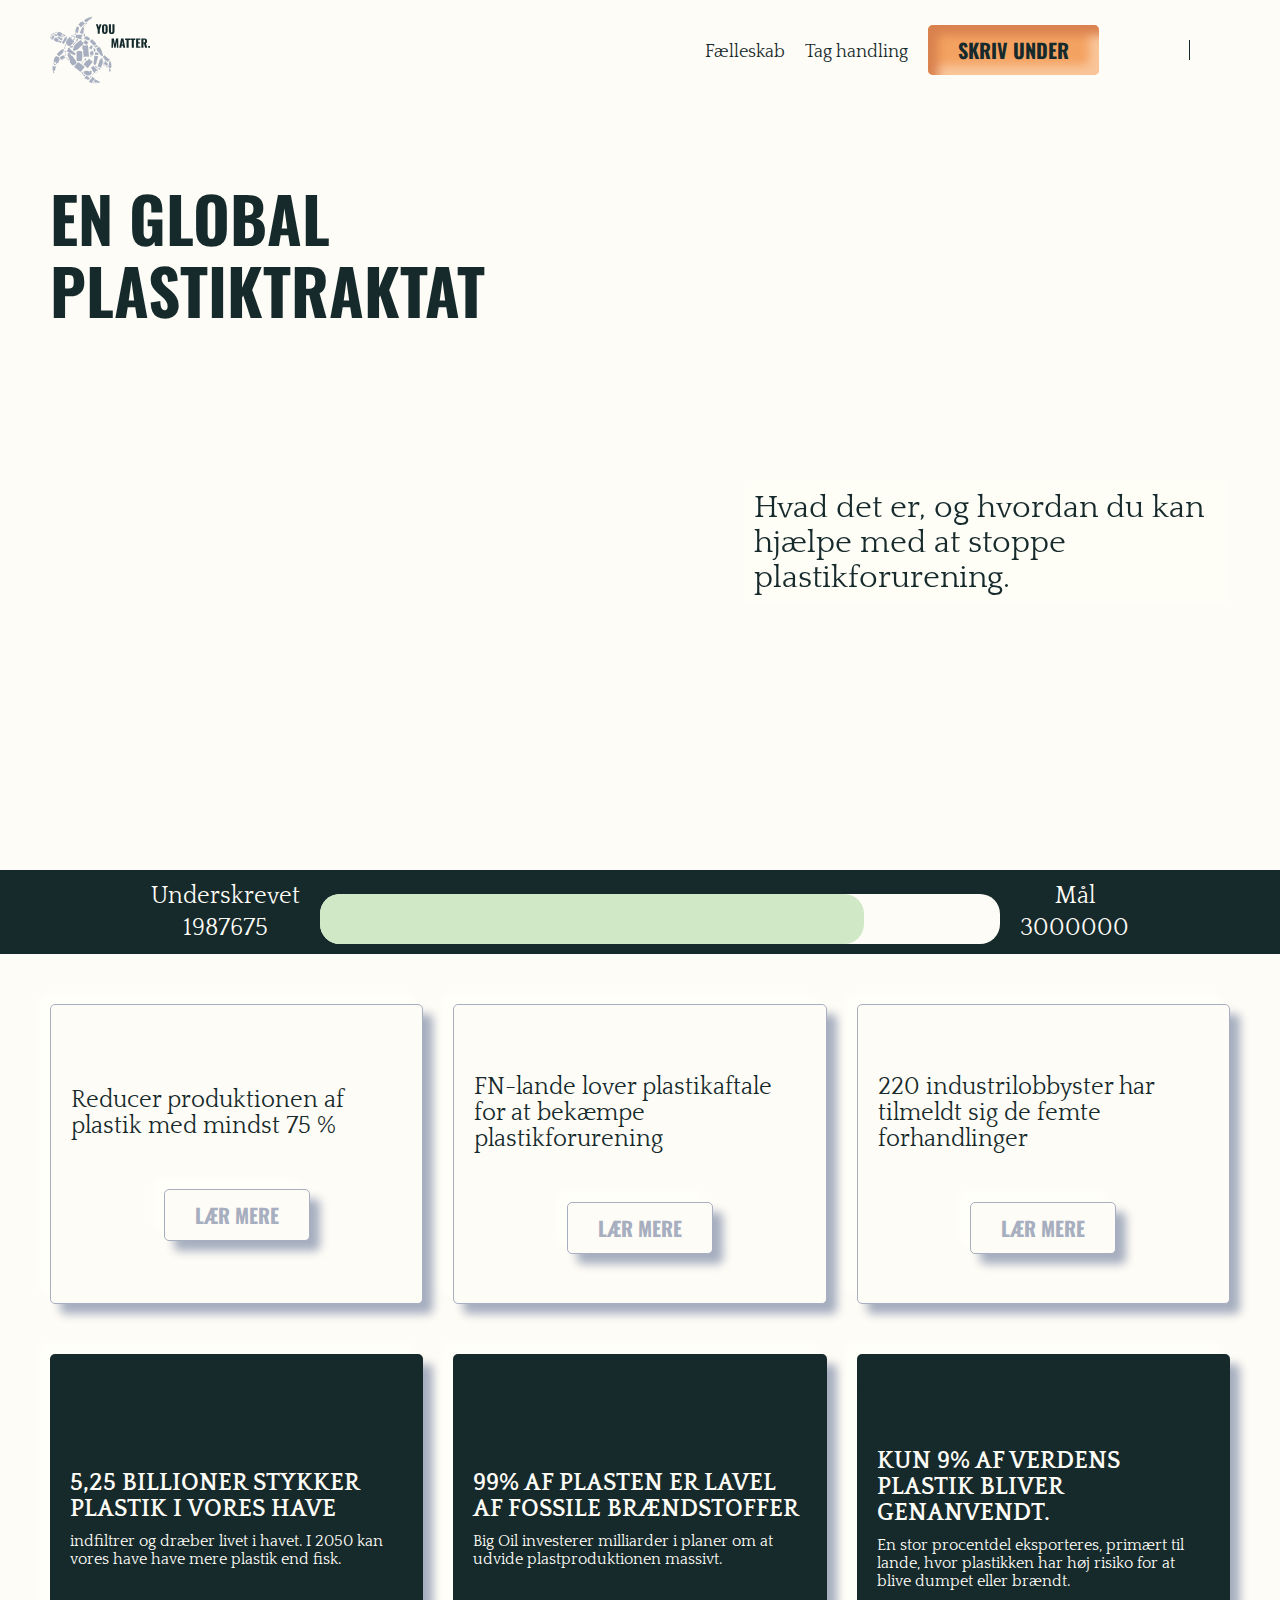
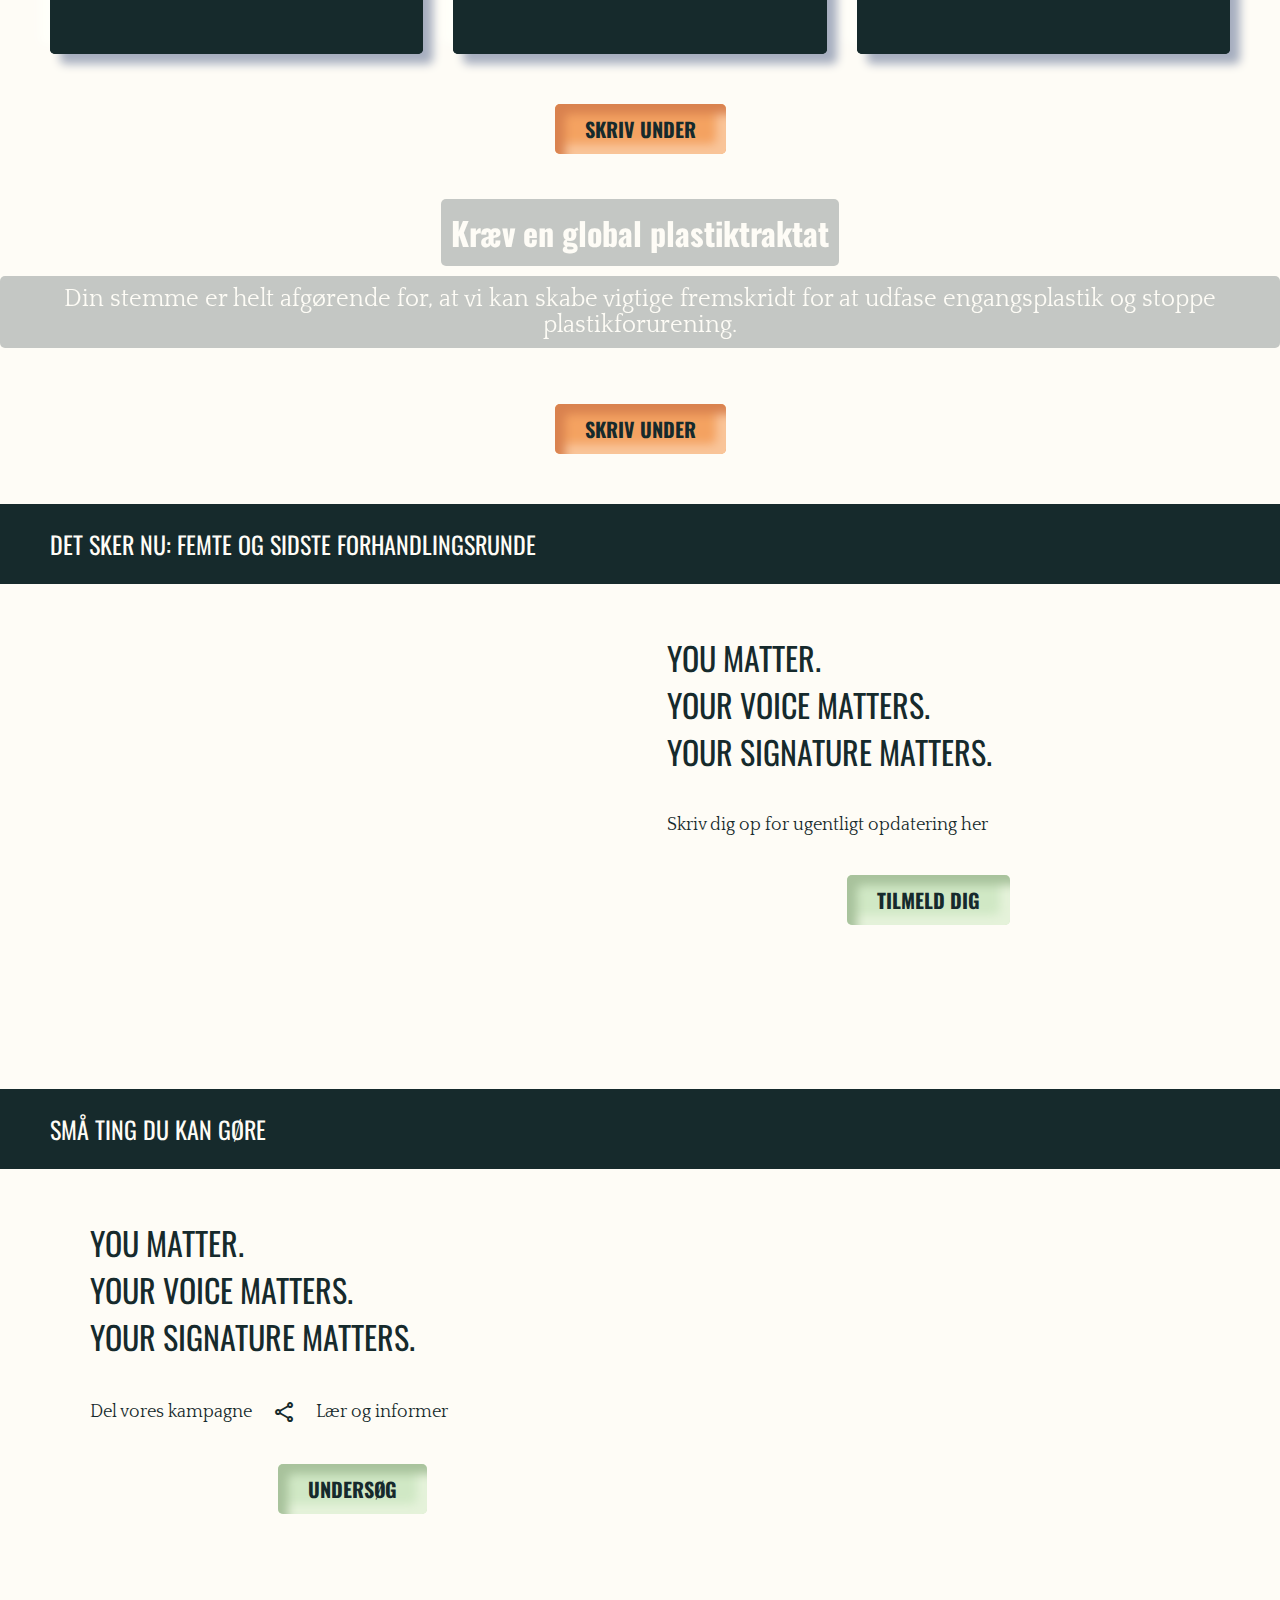
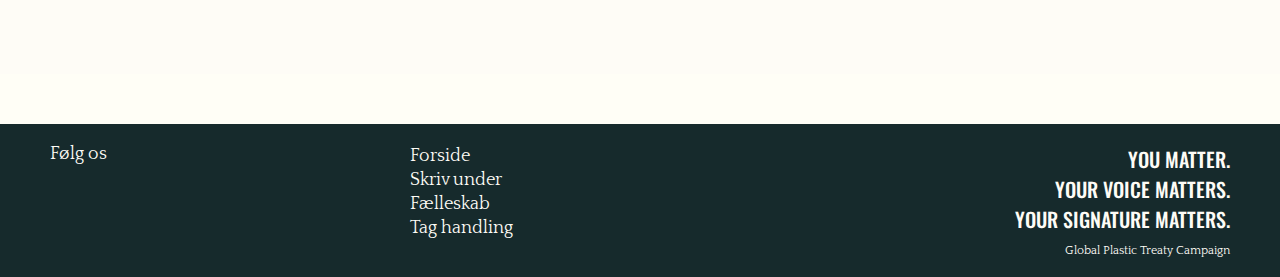
==== commit 6fe6f7f3: "Updates" ====
--- a/index.html
+++ b/index.html
@@ -304,7 +304,7 @@
                     </ul>
                     <p>Skriv dig op for ugentligt  opdatering her </p>
                     <button class="main_button">
-                        <a href="/faelleskab.html">
+                        <a href="faelleskab.html">
                             Tilmeld dig
                         </a>
                     </button>
@@ -341,7 +341,7 @@
                     </ul>
                    
                     <button class="main_button">
-                        <a href="/handling.html">
+                        <a href="handling.html">
                             undersøg
                         </a>
                     </button>
--- a/css/styles.css
+++ b/css/styles.css
@@ -237,7 +237,7 @@
     width:var(--width-full);
     max-width: 100vw;
     height: 720px;
-    background-image: url(/img/Turtle_hero_image.jpg);
+    background-image: url(img/Turtle_hero_image.jpg);
     background-position: bottom center;
     background-repeat: no-repeat;
     background-size: cover;
@@ -502,7 +502,7 @@
 .fp_image1{
     position: absolute;
     
-    background-image: url(/img/Plastic_wall.jpg);
+    background-image: url(img/Plastic_wall.jpg);
     background-size: cover;
     width: 100%;
     height: 100%;
@@ -518,7 +518,7 @@
     position: absolute;
     
      
-    background-image: url(/img/Birds_smoke.jpg);
+    background-image: url(img/Birds_smoke.jpg);
     background-size: cover;
     width: 100%;
     height: 100%;
@@ -534,7 +534,7 @@
     position: absolute;
     
     
-    background-image: url(/img/240_F_210788011_vmpH314JPjKkgmkGlgpZ8y0Ipgijwxnh.jpg);
+    background-image: url(img/240_F_210788011_vmpH314JPjKkgmkGlgpZ8y0Ipgijwxnh.jpg);
     background-size: cover;
     width: 100%;
     height: 100%;
@@ -716,7 +716,7 @@
 }
 
 .news_catch_image{ 
-    background-image: url(/img/Negotiations.jpg);
+    background-image: url(img/Negotiations.jpg);
     background-size: cover;
     height: 100%;
     width: 100%;
@@ -763,7 +763,7 @@
     background-repeat: no-repeat;
     background-position: center;
     border-radius: 5px;
-    background-image: url(/img/glasses.jpg);
+    background-image: url(img/glasses.jpg);
     flex-grow: 1;
         
 }
@@ -1016,12 +1016,14 @@
     text-transform: uppercase;
     background-color: var(--Light_mint_green);
     margin-left: 1.5px;
+    box-shadow: 10px 10px 10px #A8C29C inset, -10px -10px 10px #E5F2DA inset;
 }
 
 .button_f button:hover {
     background-color: var(--Soft-orange);
     color: var(--Midnight_blue);
     scale: 100%;
+    box-shadow: 10px 10px 10px #D9824F inset, -10px -10px 10px #F9C59A inset; 
 }
 
 /* Instagram Section */
@@ -1128,12 +1130,14 @@
     text-transform: uppercase;
     background-color: var(--Light_mint_green);
     margin-left: 1.5px;
+    box-shadow: 10px 10px 10px #A8C29C inset, -10px -10px 10px #E5F2DA inset;
 }
 
 .button_insta_f button:hover {
     background-color: var(--Soft-orange);
     color: var(--Midnight_blue);
     scale: 100%;
+    box-shadow: 10px 10px 10px #D9824F inset, -10px -10px 10px #F9C59A inset;
 }
 
 /* Event Section */
@@ -1239,12 +1243,14 @@
     text-transform: uppercase;
     background-color: var(--Light_mint_green);
     margin-left: 1.5px;
+    box-shadow: 10px 10px 10px #A8C29C inset, -10px -10px 10px #E5F2DA inset;
 }
 
 .button_event_f button:hover {
     background-color: var(--Soft-orange);
     color: var(--Midnight_blue);
     scale: 100%;
+    box-shadow: 10px 10px 10px #D9824F inset, -10px -10px 10px #F9C59A inset;
 }
 
 
@@ -1286,6 +1292,34 @@
     margin: 0 auto 0 auto;
     height: 3200px;
     background-color:var(--Cloud_white) ;
+}
+
+.tag_handling_section_headline_box { /* headline under hero */
+    width: var(--width-full);
+    background-color: var(--Midnight_blue);
+    background-position: center center;
+    background-repeat: no-repeat;
+    background-size: cover;
+    height: 80px;
+}
+
+.tag_handling_section_headline_text {
+    display: grid;
+    grid-template-columns: repeat(12, 1 fr);
+    grid-template-rows: auto;
+    height: 100%;
+    width: var(--width-12col);
+    margin: 0 auto 0 auto;
+    color: var(--Cloud_white);
+    font-family: var(--Font_Oswald);
+    font-size: 28px;
+    text-transform: uppercase;
+    align-items: center;
+    color: var(--Cloud_white);
+}
+
+.tag_handling_section_headline_text h2 {
+    font-size: 24px;
 }
 
 /*Start på de 6 kasser/ hjælp fra Recipe code */
@@ -1464,7 +1498,7 @@
   }
   
 .sign-box:hover {
-    box-shadow:  0px 10px 70px rgba(0, 0, 0, 0.9);
+    box-shadow:  0px 10px 70px rgba(46, 46, 46, 0.9);
   }
 
 .timeline {
@@ -1651,18 +1685,11 @@
     transition: box-shadow 0.3s ease;
     border-radius: 5px;
 }
- 
-.brug_din_stemme_content_block_box {
-    background-color: var(--Cloud_white);
-    position: relative;
-    border-radius: 5px;
-    display: flex;
-    flex-direction: column;
-    box-shadow: 2px 2px 2px dark var(--Cloud_white);
-
-}
+
 .brug_din_stemme_content_block_text {
     margin: 20px;
+
+    
 }
 
 .brug_din_stemme_content_block_text_top h5 {
@@ -1686,23 +1713,22 @@
     font-family: var(--Fond_Q), serif;
     font-size: 16px;
 }
-
-.brug_din_stemme_content_block_text_bottom {
-    margin: 10px;
-    
+.brug_din_stemme_content_block_bottom_area_right {
+    margin: auto;
     display: flex;
     justify-content: center;
-    align-items: center;
-    border-radius: 5px;
-
-}
+    align-self: end;
+    border-radius: 5px;
+        
+}
+
 
 .trans_button_u {
     background-color: var(--Cloud_white);
     border: solid 1px var(--Blue_grey);
     box-shadow: 10px 10px 10px var(--Blue_grey); 
     margin: 20px;
-    
+    width: 50%;
 }
 
 .trans_button_u a{
@@ -1744,6 +1770,10 @@
     align-items: center;
     color: var(--Cloud_white);
 }
+.underskriv_video_box {
+    position: relative;
+    overflow: hidden;
+}
 
 .underskriv_video_box video{
     display: flex;
@@ -1753,6 +1783,37 @@
     margin: 40px auto;
     border-radius: 5px;
     height: auto;
+    object-fit: cover; 
+   
+}
+
+.overlay-text-u {
+    position: absolute;
+    top: 50%;
+    left: 50%;
+    transform: translate(-50%, -50%); /* Centers the text */
+    text-align: center;
+    z-index: 1;
+   
+}
+
+
+.overlay-text-u h1 {
+    margin-bottom: 10px;
+    color: var(--Cloud_white);
+    font-size: 72px;
+    font-family: var(--Font_Oswald);
+    text-transform: uppercase;
+    
+
+}
+
+
+.overlay-text-u p {
+    font-size: 20px;
+    font-family: var(--Fond_Q);
+    color: var(--Cloud_white);
+
 }
 
 
@@ -1840,7 +1901,7 @@
 /* Media Queries --------------------------------------------------------------------------------------------------------------------*/
 
 
-@media (width<1025px){
+@media (width<1025px) {
 
     /* Front page */
  .news,.advice{
@@ -1884,7 +1945,7 @@
         display: grid;
         grid-template-columns: 1fr 1fr;  
         gap: 10px;
-      }
+    }
     
     .brug_din_stemme_content {
         width: 100%;
@@ -1900,11 +1961,18 @@
     }
     .underskriv_video_box video {
         width: 100%;
-    }
-
-    
-}
-
+          
+    
+    }
+    .overlay-text-u h1 {
+        font-size: 34px;
+        
+    }
+    
+    .overlay-text-u p {
+        font-size: 12px;
+    }
+ }
 
 @media (width<769px){  
 
@@ -2076,7 +2144,8 @@
 
     .hider{
         margin: 0;
-        display: none;}
+        display: none;
+    }
 
 .swiper_container{
     margin-top:50px ;
@@ -2122,7 +2191,8 @@
 }
 
 .swiper input {
-      appearance: none;}
+      appearance: none;
+}
 
 
 .box svg{
@@ -2241,6 +2311,10 @@
 
     /* hero and mail section */
 
+    .main_container {
+        overflow: hidden;
+    }
+
     .hero_f {
         width: var(--width-full);
     }
@@ -2315,11 +2389,12 @@
         width: var(--width-full);
         display: grid;
     }
-
-    @media (width<535px) {
+}
+
+@media (width<535px) {
     .instagram_section_headline_box {
         height: 100px;
-    }  
+      
     }
    
     .instagram_section_headline_text {
@@ -2433,7 +2508,7 @@
 
     /*Tag handling @media <769px---------*/
     .filler_block_content_handling_hero_img {
-        background-image: url("/img/Tag\ handling\ hero\ img.jpg");
+        background-image: url("/img/Tag\ handling\ hero\ mobile\ img\ .jpg");
         width: 100%;
         height: 350px;
     }
@@ -2453,6 +2528,7 @@
     .tag_handling_boxes_1 {
         width: 100%; /* så der kun er 1 box og fylder skærmen */
         height: auto; 
+        margin-top: 10px;
      }
       
     .txt-box {
@@ -2489,6 +2565,35 @@
         order: 3; 
     }
 
+    .tag_handling_section_headline_box { /* headline box under hero */
+        width: 100%;
+        background-color: var(--Midnight_blue);
+        background-position: center center;
+        background-repeat: no-repeat;
+        background-size: cover;
+        height: 160px;
+    }
+    
+    .tag_handling_section_headline_text {
+        display: grid;
+        grid-template-columns: repeat(12, 1 fr);
+        grid-template-rows: auto;
+        height: 100%;
+        width: 100%; /*så det scaler ned*/
+        margin: 0 5px 0 15px;
+        color: var(--Cloud_white);
+        font-family: var(--Font_Oswald);
+        font-size: 28px;
+        text-transform: uppercase;
+        align-items: center;
+        color: var(--Cloud_white);
+    }
+    
+    .tag_handling_section_headline_text h2 {
+        font-size: 24px;
+    }
+
+
     /* slut Tag handling */
          
     /* start underskriv side @media width<769px */
@@ -2544,9 +2649,9 @@
         display: grid;
         grid-template-columns:1fr;  
         gap: 10px;
-      }
-    
-      .brug_din_stemme_content {
+    }
+    
+    .brug_din_stemme_content {
         width: 100%;
     }
      
@@ -2569,12 +2674,20 @@
     .underskriv_video_box {
         width: 100%;
     }
-
-/* slut underskriv side @media width<769px */
-}
-
-    
-@media (width<415px){
+    .overlay-text-u h1 {
+        font-size: 24px;
+        
+    }
+    
+    .overlay-text-u p {
+      display: none;
+    }
+
+        /* slut underskriv side @media width<769px */
+}
+
+
+@media (width<415px) {
       
     .main_button {
         font-size: 16px;
@@ -2589,83 +2702,89 @@
     }
     
 
-/*Tag handling @media <415px----*/
-
-.filler_block_content_handling_hero_img {
-    background-image: url("/img/Tag\ handling\ hero\ img.jpg");
-    width: 100%;
-    height: 265px;
-}
-
-.filler_block_content_handling_hero_img p {
-    font-size: 32px;
-    padding: 5px ;
-    background-color: rgba(249, 249, 249, 0.675);
-    border-radius: 5px;
-}
-
-/* end Tag handling ---*/ 
-
-
-
-/* start underskriv side @media width<415px */
-.hero-container-underskriv-img {
-    width: 100%;
-    height: auto;
-    margin: 10px auto 20px auto;
-}
-
-.hero-section-underskriv {
-    place-content: center;
-}
-.underskriv-overlay {
-    display: none;
-}
-.sign-box {
-    width: 45%;
-    grid-column: 1/ span 5;
-    grid-row: 1;
-    margin: 50px;
-}
-.sign-box-h2 {
-    font-size: 16px;
-    margin: auto;
-}
-.sign-box-h3 {
-    font-size: 12px;
-    margin: auto;
-}
-.signature-area {
-    width: 50%;
-    margin-top: 15px;
-    margin-left: 15px;
-
-}
-.signature-form {
-    width: 50%;
-
-}
-.signature-area input {
-    width: fit-content;
-    margin: auto;
-
-}
-.buttons_underskriv button{
-    width: 80%;
-    font-size: 14px;
-}
-.privatlivs-text {
-    font-size: 8px;
-    margin: 5px;
-}
-.brug-din-stemme-header h2 {
-    font-size: 16px;
-}
-.trans_button_u {
-    height: auto;
-    width: 200px;
- 
+    /*Tag handling @media <415px----*/
+
+    .filler_block_content_handling_hero_img {
+        background-image: url("/img/Tag\ handling\ hero\ mobile\ img\ .jpg");
+        width: 100%;
+        height: 265px;
+    }
+
+    .filler_block_content_handling_hero_img p {
+        font-size: 32px;
+        padding: 5px ;
+        background-color: rgba(249, 249, 249, 0.675);
+        border-radius: 5px;
+    }
+
+    /* end Tag handling ---*/ 
+
+
+
+    /* start underskriv side @media width<415px */
+        .hero-container-underskriv-img {
+            width: 100%;
+            height: auto;
+            margin: 10px auto 20px auto;
+        }
+
+        .hero-section-underskriv {
+            place-content: center;
+        }
+        
+        .sign-box {
+            width: 45%;
+            grid-column: 1/ span 5;
+            grid-row: 1;
+            margin: 50px;
+        }
+        .sign-box-h2 {
+            font-size: 16px;
+            margin: auto;
+        }
+        .sign-box-h3 {
+            font-size: 12px;
+            margin: auto;
+        }
+        .signature-area {
+            width: 50%;
+            margin-top: 15px;
+            margin-left: 15px;
+
+        }
+        .signature-form {
+            width: 50%;
+
+        }
+        .signature-area input {
+            width: fit-content;
+            margin: auto;
+
+        }
+        .buttons_underskriv button{
+            width: 80%;
+            font-size: 14px;
+        }
+        .privatlivs-text {
+            font-size: 8px;
+            margin: 5px;
+        }
+        .brug-din-stemme-header h2 {
+            font-size: 16px;
+        }
+        .trans_button_u {
+            height: auto;
+            width: 200px;
+        
+        }
+        .overlay-text-u h1 {
+            font-size: 18px;
+            
+        }
+
+        .overlay-text-u p {
+            display: none;
+        }
+
+        /* slut underskriv side @media width<415px */
  }
-
-/* slut underskriv side @media width<415px */
-}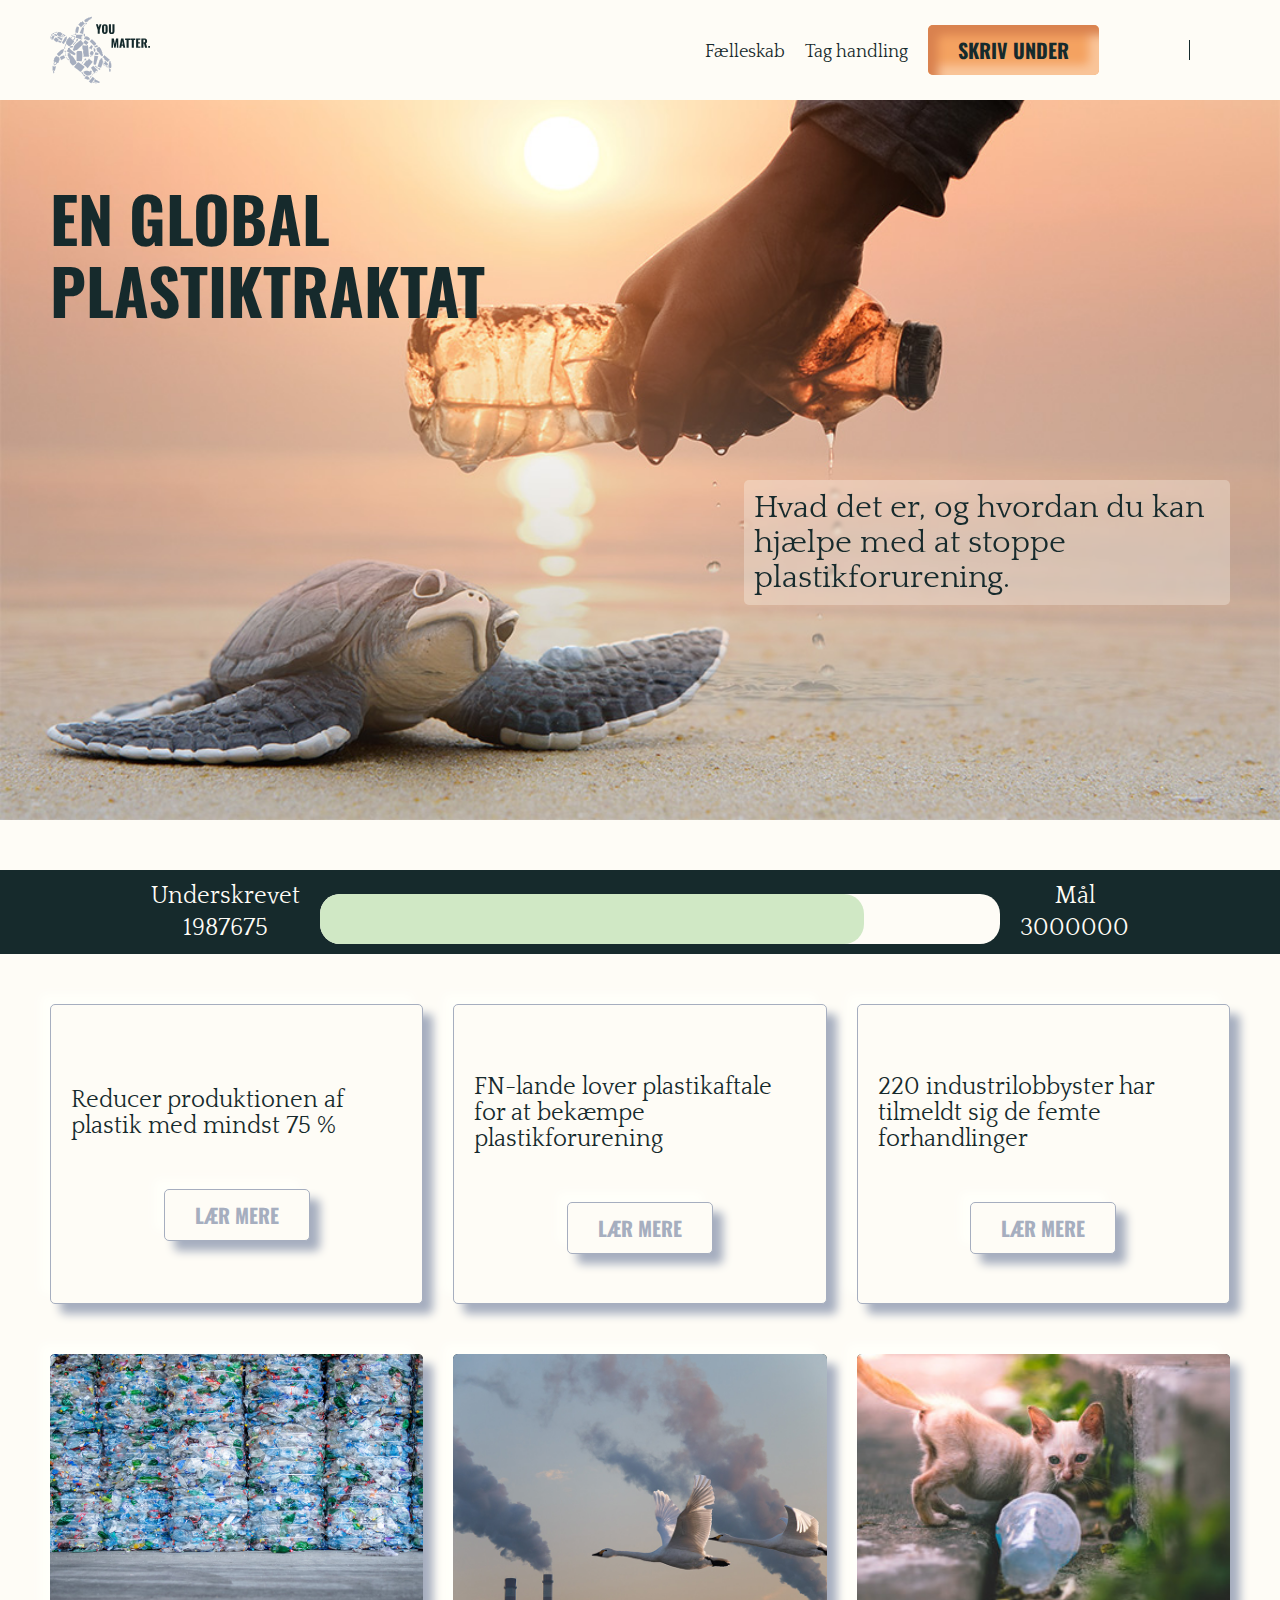
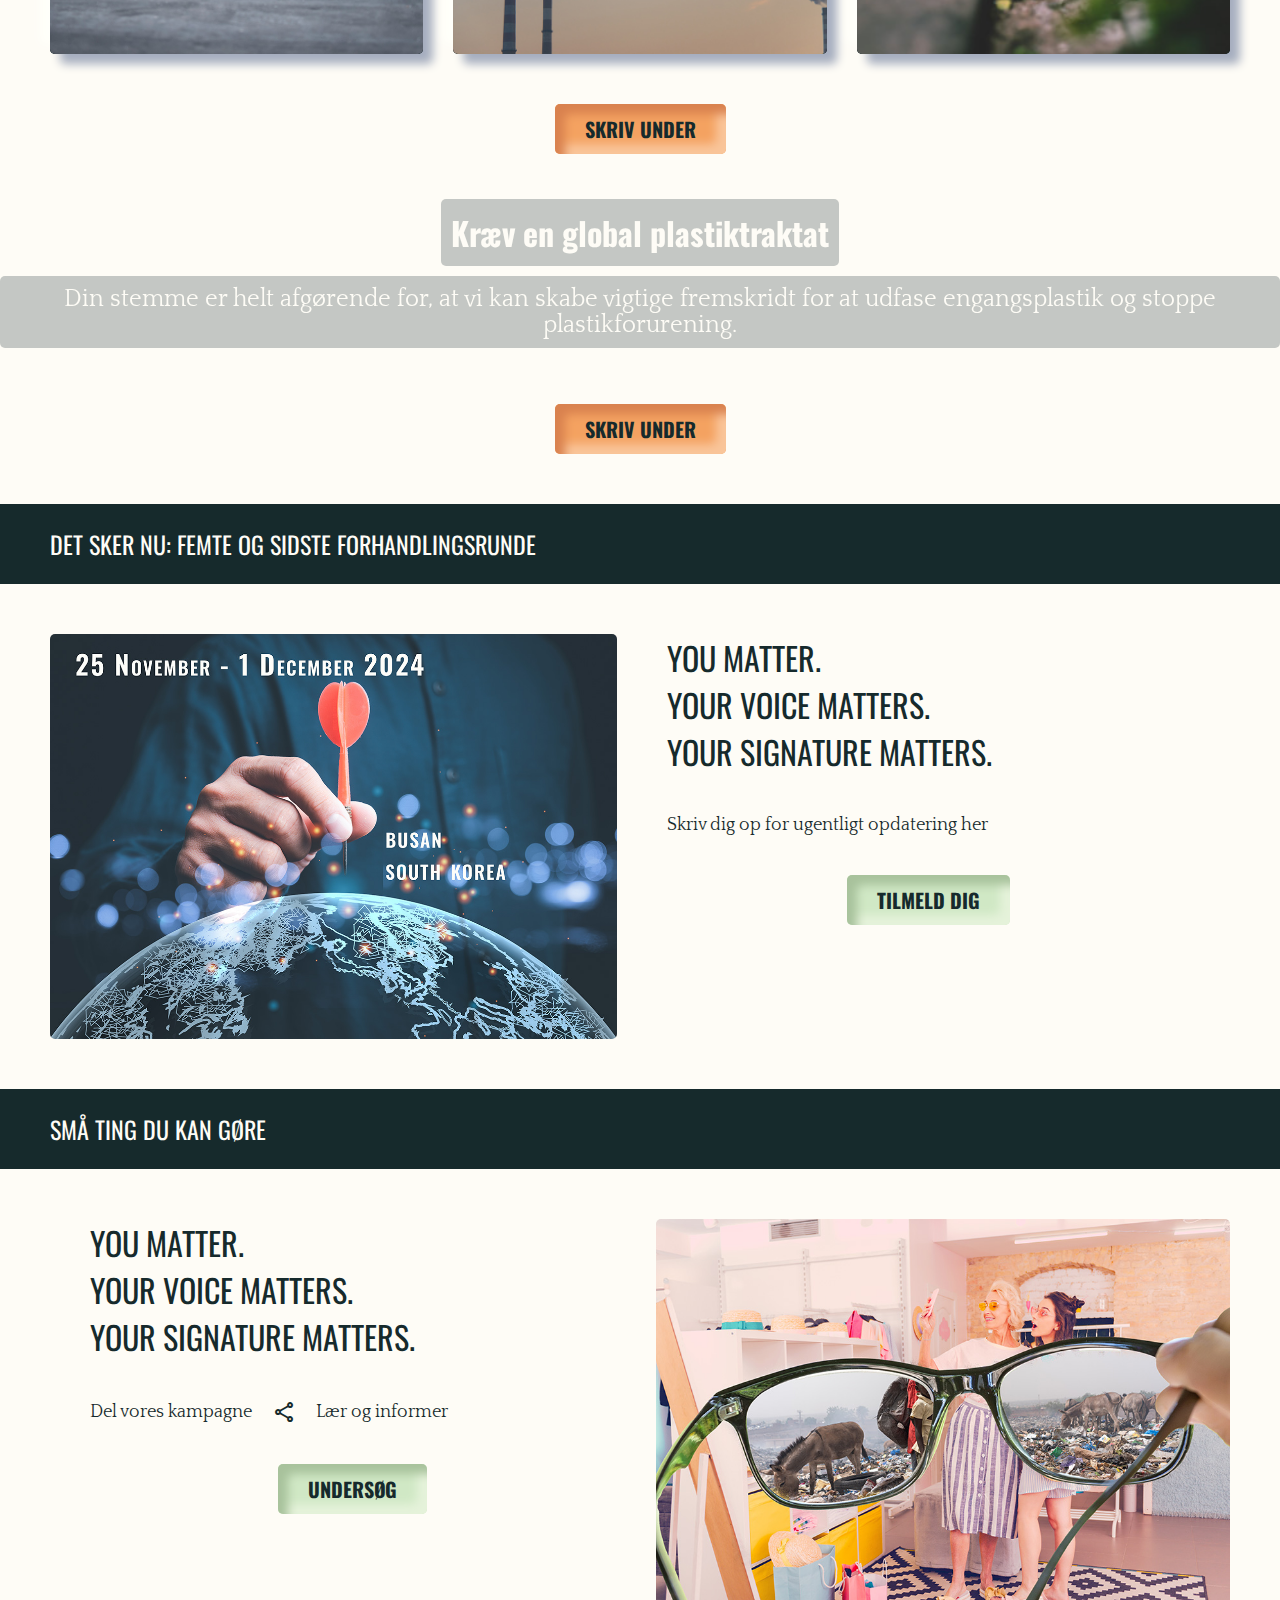
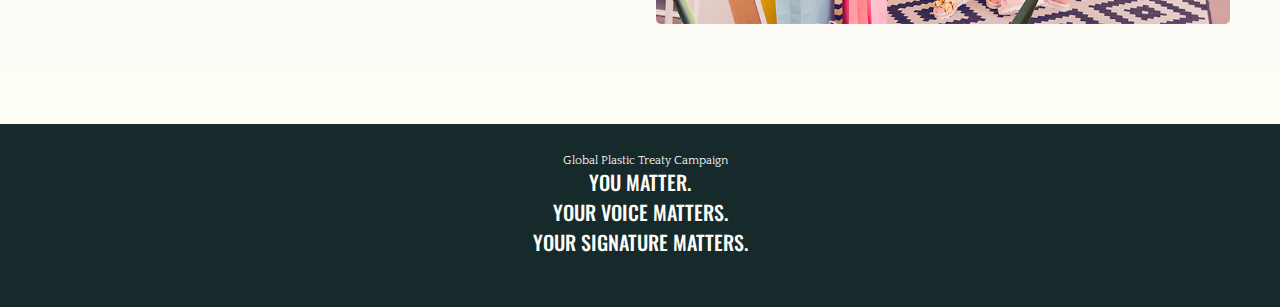
==== commit 4ae54c20: "Still images" ====
--- a/index.html
+++ b/index.html
@@ -266,7 +266,7 @@
         </section>
         <section class="fp_video">
             <div class="video_frame"><video autoplay loop muted plays-inline >
-                <source src="/img/A_girl_on_the_beach.mov" type="video/mp4">
+                <source src="../img/A_girl_on_the_beach.mov" type="video/mp4">
                 Your browser does not support the video tag.
                
 
--- a/css/styles.css
+++ b/css/styles.css
@@ -237,7 +237,7 @@
     width:var(--width-full);
     max-width: 100vw;
     height: 720px;
-    background-image: url(img/Turtle_hero_image.jpg);
+    background-image: url("../img/Turtle_hero_image.jpg");
     background-position: bottom center;
     background-repeat: no-repeat;
     background-size: cover;
@@ -502,7 +502,7 @@
 .fp_image1{
     position: absolute;
     
-    background-image: url(img/Plastic_wall.jpg);
+    background-image: url("../img/Plastic_wall.jpg");
     background-size: cover;
     width: 100%;
     height: 100%;
@@ -518,7 +518,7 @@
     position: absolute;
     
      
-    background-image: url(img/Birds_smoke.jpg);
+    background-image: url("../img/Birds_smoke.jpg");
     background-size: cover;
     width: 100%;
     height: 100%;
@@ -534,7 +534,7 @@
     position: absolute;
     
     
-    background-image: url(img/240_F_210788011_vmpH314JPjKkgmkGlgpZ8y0Ipgijwxnh.jpg);
+    background-image: url("../img/240_F_210788011_vmpH314JPjKkgmkGlgpZ8y0Ipgijwxnh.jpg");
     background-size: cover;
     width: 100%;
     height: 100%;
@@ -716,7 +716,7 @@
 }
 
 .news_catch_image{ 
-    background-image: url(img/Negotiations.jpg);
+    background-image: url("../img/Negotiations.jpg");
     background-size: cover;
     height: 100%;
     width: 100%;
@@ -763,7 +763,7 @@
     background-repeat: no-repeat;
     background-position: center;
     border-radius: 5px;
-    background-image: url(img/glasses.jpg);
+    background-image: url("../img/glasses.jpg");
     flex-grow: 1;
         
 }
@@ -851,7 +851,7 @@
 
 .hero_f {
     width: var(--width-full);
-    background-image: url(/img/Vi\ staar\ sammen.jpg);
+    background-image: url(/img/Vi\ staar\ sammen.png);
     background-position: center center;
     background-repeat: no-repeat;
     background-size: cover;
@@ -1089,7 +1089,7 @@
 .instagram_section_container_right {
     grid-column: 8 / span 5;
     height: 800px;
-    background-image: url(/img/Instagram\ opslag.jpg);
+    background-image: url(/img/Instagram\ opslag.png);
     background-position: center center;
     background-repeat: no-repeat;
     background-size: cover;
@@ -1206,7 +1206,7 @@
 .event_section_container_right {
     grid-column: 6 / span 7;
     height: 600px;
-    background-image: url(/img/samle\ skrald\ event.jpg);
+    background-image: url(/img/samle\ skrald\ event.png);
     background-position: center center;
     background-repeat: no-repeat;
     background-size: cover;
@@ -2389,6 +2389,7 @@
         width: var(--width-full);
         display: grid;
     }
+    
 }
 
 @media (width<535px) {
@@ -2396,7 +2397,8 @@
         height: 100px;
       
     }
-   
+    
+}
     .instagram_section_headline_text {
         width: var(--width-full);
         grid-column: 1 / span 3;
@@ -2506,6 +2508,7 @@
     }
 
 
+    @media (width<769px) { 
     /*Tag handling @media <769px---------*/
     .filler_block_content_handling_hero_img {
         background-image: url("/img/Tag\ handling\ hero\ mobile\ img\ .jpg");
@@ -2595,95 +2598,6 @@
 
 
     /* slut Tag handling */
-         
-    /* start underskriv side @media width<769px */
-    
-    .hero-text-underskriv-glass-container {
-        display: none;
-    }
-    .sign-box {
-        width: 50%;
-    
-    }
-    .sign-box-h2 {
-        font-size: 20px;
-        margin: auto;
-    }
-    .sign-box-h3 {
-        font-size: 16px;
-        margin: auto;
-    }
-    .signature-area {
-        width: 50%;
-        margin-top: 15px;
-        margin-left: 30px;
-    
-    }
-    .signature-form {
-        width: 50%;
-    
-    }
-    .signature-area input {
-        width: fit-content;
-        margin: auto;
-    
-    }
-    .privatlivs-text {
-        font-size: 10px;
-        margin: 5px;
-    }
-    .sign-box-h2 {
-        font-size: 24px;
-    }
-
-    .sign-box-h3 {
-        font-size: small;
-    }
-
-    .brug-din-stemme-header h2 {
-        font-size: 20px;
-    }
-
-    .brug-din-stemme {
-        width: 100%;
-        display: grid;
-        grid-template-columns:1fr;  
-        gap: 10px;
-    }
-    
-    .brug_din_stemme_content {
-        width: 100%;
-    }
-     
-    .brug_din_stemme_content_block_box {
-        width: 100%;
-    
-    }
-    .brug_din_stemme_content_image img {
-        width: 100%;
-    }
-    .trans_button_u {
-       height: auto;
-       width: 300px; 
-    }
-    .video-container-header h2{
-        font-size: 20px;
-        width: 100%;
-    }
-    
-    .underskriv_video_box {
-        width: 100%;
-    }
-    .overlay-text-u h1 {
-        font-size: 24px;
-        
-    }
-    
-    .overlay-text-u p {
-      display: none;
-    }
-
-        /* slut underskriv side @media width<769px */
 }
 
 
@@ -2771,6 +2685,7 @@
         }
         .brug-din-stemme-header h2 {
             font-size: 16px;
+            width: 100%;
         }
         .trans_button_u {
             height: auto;
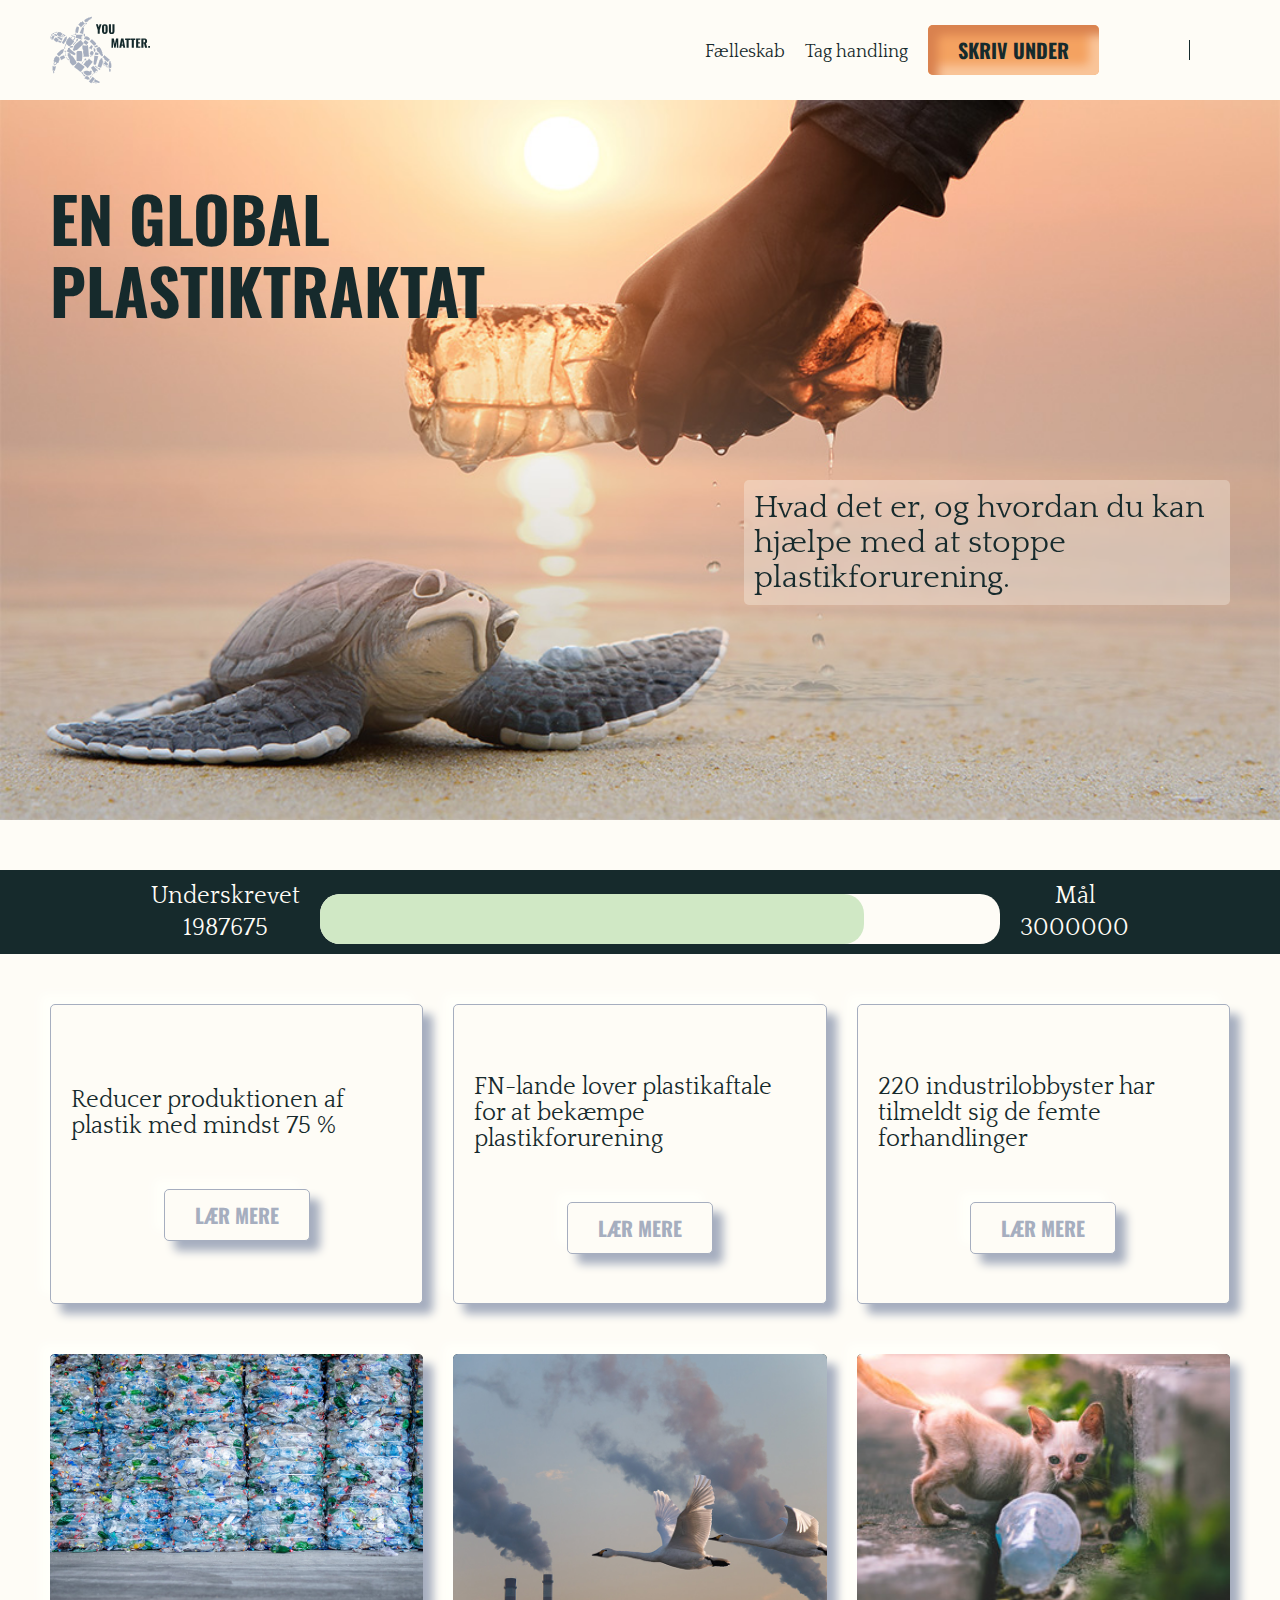
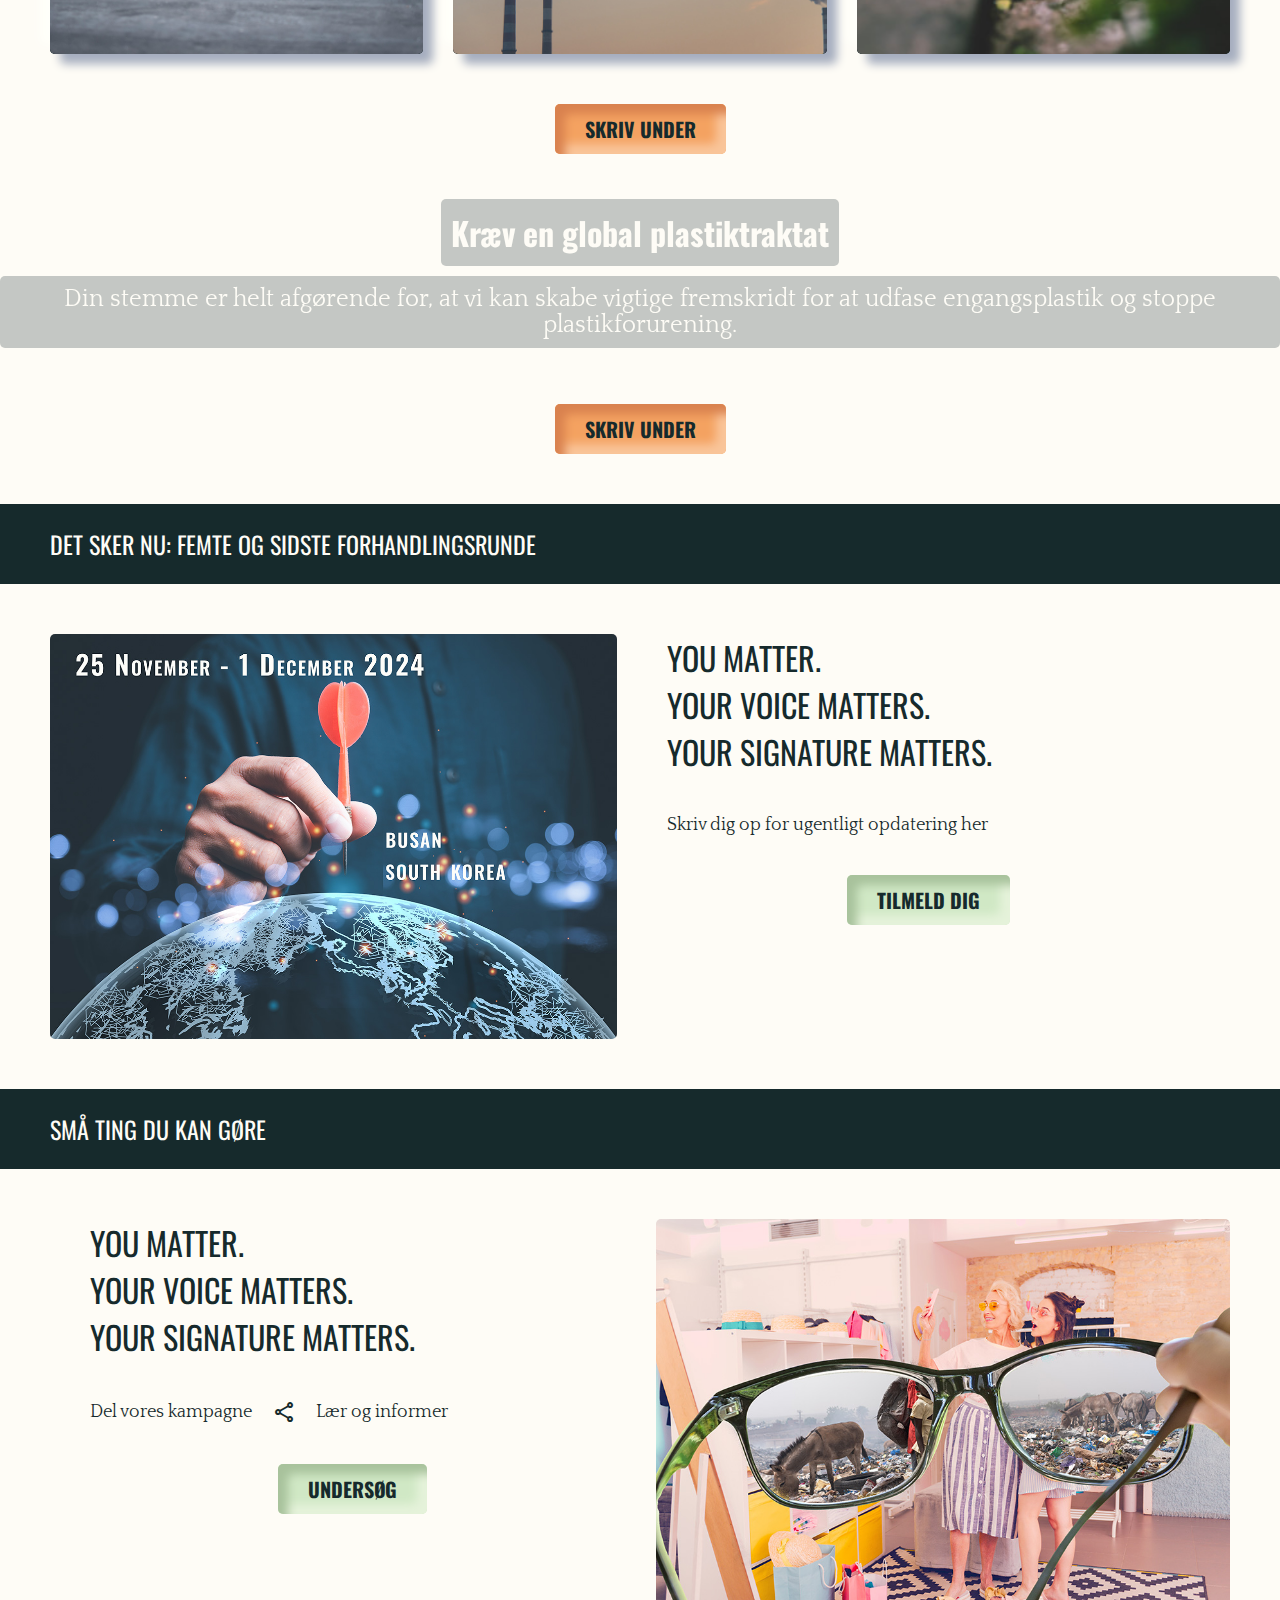
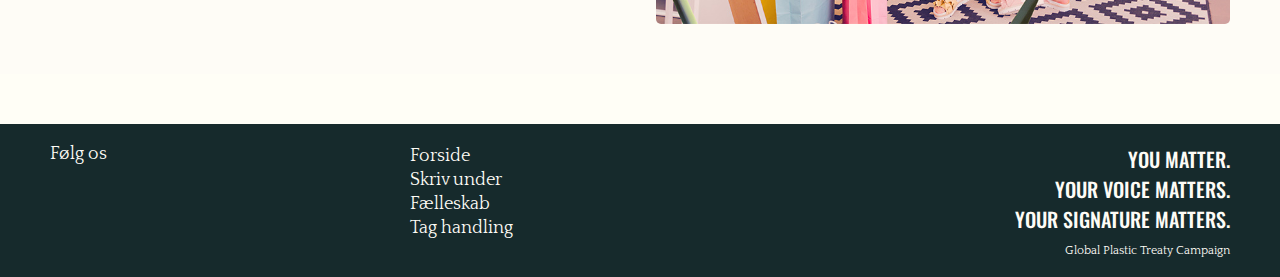
==== commit bceaeb95: "Change icon" ====
--- a/index.html
+++ b/index.html
@@ -147,7 +147,9 @@
                             
                             
                             <div class="learn_more box">
-                                <svg fill="none" height="143" viewBox="0 0 127 143" width="127" xmlns="http://www.w3.org/2000/svg"><g clip-path="url(#clip0)"><path d="M125.572 75.5233C125.427 72.3105 124.473 69.1063 123.55 66.0063L123.438 65.6297C122.991 64.1164 122.204 62.7254 121.137 61.5632C120.069 60.401 118.75 59.4984 117.28 58.9245C112.724 57.0074 108.447 57.6289 104.559 60.7701C102.766 56.6779 99.837 54.0616 95.8465 52.9918C91.1688 51.7382 87.3679 52.7372 84.5411 55.9638C79.7465 49.3807 76.2016 48.6902 68.6223 52.879C68.5382 51.6258 68.4575 50.3787 68.3814 49.1378C68.1845 46.03 67.9876 42.816 67.6739 39.6774C67.0556 33.4421 66.3513 26.7475 65.3946 19.9649C64.8413 16.3398 63.3868 12.9113 61.165 9.99382C58.5397 6.43648 54.9129 5.65412 50.944 7.78918C49.7521 8.40627 48.7034 9.26712 47.8658 10.3159C47.0283 11.3647 46.4205 12.5779 46.0824 13.8767C45.5755 15.6253 45.2657 17.4249 45.1584 19.2423C45.1033 20.4263 45.0463 21.6101 44.9876 22.7937C44.7014 28.687 44.4049 34.7805 44.4101 40.7774C44.4154 48.068 44.5841 55.2122 44.7627 62.7765C44.8322 65.713 44.8977 68.6731 44.9594 71.6562C44.9115 71.6128 44.865 71.5708 44.8197 71.5288C44.4718 71.2013 44.1074 70.8922 43.7281 70.6021C36.9291 65.6138 29.6976 63.8792 22.2331 65.4433C20.6904 65.7388 19.2445 66.4101 18.0229 67.3972C16.8014 68.385 15.8419 69.6576 15.2294 71.1042C14.6086 72.6151 14.3695 74.2559 14.5333 75.8817C14.6971 77.5068 15.2586 79.0669 16.1684 80.4242C17.3298 82.1116 18.7218 83.6291 20.3035 84.9313C25.4877 89.3491 29.7656 94.731 32.9005 100.778C36.7223 108.194 41.0393 116.005 46.8938 126.09C48.2875 128.305 50.069 130.252 52.1535 131.836C56.3343 135.127 61.0281 137.709 66.0468 139.478C70.6759 141.219 75.5814 142.11 80.5276 142.109C86.3499 142.041 92.1159 140.962 97.5687 138.921C101.607 137.411 105.348 135.202 108.62 132.396C114.547 127.491 118.677 120.787 121.247 111.901C124.67 100.094 126.131 87.804 125.572 75.5233ZM51.1433 79.6661C51.0121 71.836 50.8382 63.568 50.636 55.0928C50.5947 53.3489 50.5174 51.5774 50.4393 49.8644C50.3034 46.7264 50.1616 43.4815 50.2345 40.3002C50.3914 33.4487 50.7936 26.4856 51.1828 19.7516L51.2965 17.7878C51.4501 15.108 52.0519 12.5273 55.3605 11.7548C57.4765 13.139 58.7866 15.4178 59.3642 18.712C60.2324 23.6652 60.8433 28.6601 61.1951 33.6765C61.65 40.228 61.9921 46.8997 62.3235 53.3508C62.4925 56.6483 62.6673 59.9455 62.8485 63.2425C62.9633 65.2982 63.7996 66.4855 65.403 66.8734C67.0221 67.2672 68.3564 66.4022 69.3652 64.3058L69.8175 63.3614C70.7527 61.4061 71.7208 59.3839 72.8189 57.4897C73.4818 56.3464 74.6822 55.0665 76.6585 55.4623C77.4874 55.6208 78.2429 56.0435 78.8112 56.6672C79.3796 57.2908 79.7308 58.0819 79.8122 58.9218C80.1449 60.9972 80.3097 63.0959 80.3064 65.1977C80.3169 68.0712 80.691 69.4791 82.7854 69.7082C84.8391 69.9313 85.5505 68.7236 86.3611 65.9243C86.9216 63.7888 87.704 61.7178 88.695 59.7449C89.9637 57.3926 91.474 56.8668 94.2693 57.8074C97.0259 58.7354 98.676 60.5686 99.1623 63.255C99.4104 64.8295 99.5568 66.4179 99.6014 68.0115C99.6211 68.4191 99.6434 68.826 99.667 69.2317C99.7543 70.7681 100.107 72.411 102.063 72.9478C104.018 73.4847 105.082 72.2626 105.935 70.8607C106.181 70.457 106.421 70.0481 106.662 69.6386C107.345 68.4001 108.129 67.2206 109.006 66.1114C110.39 64.4614 111.978 63.6567 113.475 63.8457C114.972 64.0347 116.31 65.2095 117.241 67.153C119.604 72.0808 120.462 77.7765 119.796 84.0826C119.124 90.457 118.147 97.2205 116.723 105.367C115.599 111.302 113.139 116.904 109.529 121.747C106.011 126.626 100.846 130.067 93.7364 132.265C80.7763 136.269 68.6682 134.119 56.719 125.686C55.4557 124.824 54.3524 123.748 53.4585 122.507C51.475 119.667 49.6481 116.72 47.9863 113.68C45.2717 108.62 42.6144 103.376 40.0888 98.0895C36.0852 89.7173 30.9708 83.125 24.4495 77.9399C23.3442 77.0572 22.4131 75.9762 21.7039 74.7521C21.5045 74.441 21.374 74.0912 21.3207 73.7256C21.2673 73.36 21.2928 72.9879 21.395 72.6328C21.5543 72.2305 21.7959 71.8662 22.1042 71.5623C22.4126 71.2591 22.7809 71.0235 23.1856 70.8705C24.4714 70.2936 25.8657 69.9976 27.2751 70.0028C28.0409 70.0055 28.8047 70.0816 29.556 70.2299C35.6599 71.4028 39.5111 73.635 42.0479 77.4674C42.7882 78.7256 43.3551 80.0776 43.7333 81.4874C43.8547 81.8694 43.977 82.2508 44.1044 82.6262C44.6045 84.097 45.3848 85.602 47.3755 85.6158H47.4044C49.0931 85.6158 50.3191 84.5657 50.77 82.7319C51.0258 81.7303 51.1518 80.6998 51.1453 79.6661H51.1433Z" fill="black"/><path d="M16.6711 5.9344C17.1804 5.3437 18.5331 3.7685 16.9592 2.20905C15.9839 1.24226 14.7132 1.33478 13.4714 2.46827C9.4881 6.10504 5.26401 9.99254 1.25641 14.0198C0.4524 14.8271 -0.100364 16.9438 0.468681 17.776C3.54494 22.2759 6.90075 26.8053 10.4515 31.2382C10.6973 31.5301 11.0052 31.7636 11.3524 31.9217C11.6997 32.0799 12.0778 32.1586 12.4593 32.1525H12.4843C12.8921 32.1541 13.2947 32.0627 13.6617 31.8851C14.0288 31.7076 14.3506 31.4486 14.6023 31.1279C14.9501 30.5967 15.184 29.9991 15.2891 29.3729C15.3943 28.7467 15.3686 28.1056 15.2135 27.4898C14.8275 26.4179 14.2314 25.4334 13.4608 24.5941C13.3066 24.4005 13.1531 24.2082 13.0061 24.0165C11.9645 22.6592 10.8953 21.3413 9.76382 19.9472C9.38577 19.4817 9.00247 19.0086 8.61392 18.5282L8.77 18.4744C8.94163 18.3973 9.12494 18.3492 9.31226 18.332C12.2128 18.3464 15.1131 18.3652 18.0132 18.3884C22.5131 18.4212 27.0132 18.454 31.5124 18.4619H31.845C34.319 18.5181 36.7941 18.4225 39.2564 18.1758C40.0833 18.1133 40.8583 17.7483 41.433 17.1506C42.0079 16.5528 42.3421 15.7642 42.3721 14.9354C42.4268 14.103 42.1528 13.2823 41.609 12.6497C41.0652 12.017 40.2949 11.6229 39.4638 11.552C37.0232 11.2334 34.5607 11.118 32.1011 11.2068C27.1208 11.4004 22.0591 11.6767 17.1694 11.9432C15.2774 12.0469 13.3854 12.1489 11.4934 12.249L11.322 11.9707C11.8002 11.4339 12.2797 10.898 12.7606 10.3634C14.0516 8.91811 15.3873 7.42822 16.6711 5.9344Z" fill="black"/><path d="M94.4578 10.3189C92.5269 10.3753 90.596 10.4257 88.6657 10.4699C85.0486 10.5592 81.3075 10.6504 77.6293 10.8026C76.0298 10.8318 74.4487 11.1491 72.9615 11.7392C72.1529 12.0851 71.5503 13.5277 71.5897 14.4912C71.6238 15.3209 72.8932 16.1432 73.5942 16.371C74.4021 16.5815 75.2396 16.6555 76.0725 16.5896C76.2832 16.5843 76.4932 16.5797 76.7 16.5797C79.9908 16.5797 83.2811 16.5772 86.5713 16.5719C90.1273 16.567 93.6847 16.5646 97.2414 16.5646C97.7664 16.5646 98.3119 16.6119 98.9984 16.6703C99.1953 16.6873 99.4079 16.7057 99.635 16.7241C99.3312 17.0628 99.0443 17.3805 98.766 17.6896C97.8951 18.6551 97.1423 19.4893 96.4328 20.3635C96.2647 20.5696 96.0941 20.7757 95.9228 20.9818C95.0275 21.9636 94.2701 23.0631 93.6722 24.2497C93.2613 25.1745 93.3073 26.8875 93.9807 27.6272C94.5871 28.2934 95.8184 28.3288 96.904 28.3603L97.2381 28.3702H97.2801C97.9279 28.2963 98.5239 27.9789 98.9472 27.4821C99.6692 26.6792 100.394 25.8783 101.122 25.0793C103.813 22.112 106.598 19.041 109.162 15.8795C110.618 14.0837 110.454 12.2446 108.688 10.5631C105.354 7.38573 101.893 4.29113 98.4024 1.36517C97.7028 0.779062 96.1164 0.80006 95.3071 1.22865C94.6016 1.60276 94.3259 3.17732 94.5268 3.96689C94.8661 5.0811 95.4515 6.10483 96.2398 6.96243C96.9526 7.76214 97.7146 8.5166 98.5212 9.22151C98.8054 9.48404 99.1119 9.76102 99.4362 10.0656C98.9072 10.0944 98.4162 10.1227 97.9542 10.1496C96.6087 10.2257 95.5454 10.2874 94.4578 10.3189Z" fill="black"/></g><defs><clipPath id="clip0"><rect fill="white" height="141.769" transform="translate(0.0541992 0.543213)" width="126.017"/></clipPath></defs></svg>
+                                <span class="material-symbols-outlined">
+                                    touch_app
+                                </span>   
 
 
                                 <p>Reducer produktionen af plastik med mindst 75 %</p>
@@ -161,7 +163,9 @@
                         <label for="Box2" id="slide2">
                             
                             <div class="learn_more box">
-                                <svg fill="none" height="143" viewBox="0 0 127 143" width="127" xmlns="http://www.w3.org/2000/svg"><g clip-path="url(#clip0)"><path d="M125.572 75.5233C125.427 72.3105 124.473 69.1063 123.55 66.0063L123.438 65.6297C122.991 64.1164 122.204 62.7254 121.137 61.5632C120.069 60.401 118.75 59.4984 117.28 58.9245C112.724 57.0074 108.447 57.6289 104.559 60.7701C102.766 56.6779 99.837 54.0616 95.8465 52.9918C91.1688 51.7382 87.3679 52.7372 84.5411 55.9638C79.7465 49.3807 76.2016 48.6902 68.6223 52.879C68.5382 51.6258 68.4575 50.3787 68.3814 49.1378C68.1845 46.03 67.9876 42.816 67.6739 39.6774C67.0556 33.4421 66.3513 26.7475 65.3946 19.9649C64.8413 16.3398 63.3868 12.9113 61.165 9.99382C58.5397 6.43648 54.9129 5.65412 50.944 7.78918C49.7521 8.40627 48.7034 9.26712 47.8658 10.3159C47.0283 11.3647 46.4205 12.5779 46.0824 13.8767C45.5755 15.6253 45.2657 17.4249 45.1584 19.2423C45.1033 20.4263 45.0463 21.6101 44.9876 22.7937C44.7014 28.687 44.4049 34.7805 44.4101 40.7774C44.4154 48.068 44.5841 55.2122 44.7627 62.7765C44.8322 65.713 44.8977 68.6731 44.9594 71.6562C44.9115 71.6128 44.865 71.5708 44.8197 71.5288C44.4718 71.2013 44.1074 70.8922 43.7281 70.6021C36.9291 65.6138 29.6976 63.8792 22.2331 65.4433C20.6904 65.7388 19.2445 66.4101 18.0229 67.3972C16.8014 68.385 15.8419 69.6576 15.2294 71.1042C14.6086 72.6151 14.3695 74.2559 14.5333 75.8817C14.6971 77.5068 15.2586 79.0669 16.1684 80.4242C17.3298 82.1116 18.7218 83.6291 20.3035 84.9313C25.4877 89.3491 29.7656 94.731 32.9005 100.778C36.7223 108.194 41.0393 116.005 46.8938 126.09C48.2875 128.305 50.069 130.252 52.1535 131.836C56.3343 135.127 61.0281 137.709 66.0468 139.478C70.6759 141.219 75.5814 142.11 80.5276 142.109C86.3499 142.041 92.1159 140.962 97.5687 138.921C101.607 137.411 105.348 135.202 108.62 132.396C114.547 127.491 118.677 120.787 121.247 111.901C124.67 100.094 126.131 87.804 125.572 75.5233ZM51.1433 79.6661C51.0121 71.836 50.8382 63.568 50.636 55.0928C50.5947 53.3489 50.5174 51.5774 50.4393 49.8644C50.3034 46.7264 50.1616 43.4815 50.2345 40.3002C50.3914 33.4487 50.7936 26.4856 51.1828 19.7516L51.2965 17.7878C51.4501 15.108 52.0519 12.5273 55.3605 11.7548C57.4765 13.139 58.7866 15.4178 59.3642 18.712C60.2324 23.6652 60.8433 28.6601 61.1951 33.6765C61.65 40.228 61.9921 46.8997 62.3235 53.3508C62.4925 56.6483 62.6673 59.9455 62.8485 63.2425C62.9633 65.2982 63.7996 66.4855 65.403 66.8734C67.0221 67.2672 68.3564 66.4022 69.3652 64.3058L69.8175 63.3614C70.7527 61.4061 71.7208 59.3839 72.8189 57.4897C73.4818 56.3464 74.6822 55.0665 76.6585 55.4623C77.4874 55.6208 78.2429 56.0435 78.8112 56.6672C79.3796 57.2908 79.7308 58.0819 79.8122 58.9218C80.1449 60.9972 80.3097 63.0959 80.3064 65.1977C80.3169 68.0712 80.691 69.4791 82.7854 69.7082C84.8391 69.9313 85.5505 68.7236 86.3611 65.9243C86.9216 63.7888 87.704 61.7178 88.695 59.7449C89.9637 57.3926 91.474 56.8668 94.2693 57.8074C97.0259 58.7354 98.676 60.5686 99.1623 63.255C99.4104 64.8295 99.5568 66.4179 99.6014 68.0115C99.6211 68.4191 99.6434 68.826 99.667 69.2317C99.7543 70.7681 100.107 72.411 102.063 72.9478C104.018 73.4847 105.082 72.2626 105.935 70.8607C106.181 70.457 106.421 70.0481 106.662 69.6386C107.345 68.4001 108.129 67.2206 109.006 66.1114C110.39 64.4614 111.978 63.6567 113.475 63.8457C114.972 64.0347 116.31 65.2095 117.241 67.153C119.604 72.0808 120.462 77.7765 119.796 84.0826C119.124 90.457 118.147 97.2205 116.723 105.367C115.599 111.302 113.139 116.904 109.529 121.747C106.011 126.626 100.846 130.067 93.7364 132.265C80.7763 136.269 68.6682 134.119 56.719 125.686C55.4557 124.824 54.3524 123.748 53.4585 122.507C51.475 119.667 49.6481 116.72 47.9863 113.68C45.2717 108.62 42.6144 103.376 40.0888 98.0895C36.0852 89.7173 30.9708 83.125 24.4495 77.9399C23.3442 77.0572 22.4131 75.9762 21.7039 74.7521C21.5045 74.441 21.374 74.0912 21.3207 73.7256C21.2673 73.36 21.2928 72.9879 21.395 72.6328C21.5543 72.2305 21.7959 71.8662 22.1042 71.5623C22.4126 71.2591 22.7809 71.0235 23.1856 70.8705C24.4714 70.2936 25.8657 69.9976 27.2751 70.0028C28.0409 70.0055 28.8047 70.0816 29.556 70.2299C35.6599 71.4028 39.5111 73.635 42.0479 77.4674C42.7882 78.7256 43.3551 80.0776 43.7333 81.4874C43.8547 81.8694 43.977 82.2508 44.1044 82.6262C44.6045 84.097 45.3848 85.602 47.3755 85.6158H47.4044C49.0931 85.6158 50.3191 84.5657 50.77 82.7319C51.0258 81.7303 51.1518 80.6998 51.1453 79.6661H51.1433Z" fill="black"/><path d="M16.6711 5.9344C17.1804 5.3437 18.5331 3.7685 16.9592 2.20905C15.9839 1.24226 14.7132 1.33478 13.4714 2.46827C9.4881 6.10504 5.26401 9.99254 1.25641 14.0198C0.4524 14.8271 -0.100364 16.9438 0.468681 17.776C3.54494 22.2759 6.90075 26.8053 10.4515 31.2382C10.6973 31.5301 11.0052 31.7636 11.3524 31.9217C11.6997 32.0799 12.0778 32.1586 12.4593 32.1525H12.4843C12.8921 32.1541 13.2947 32.0627 13.6617 31.8851C14.0288 31.7076 14.3506 31.4486 14.6023 31.1279C14.9501 30.5967 15.184 29.9991 15.2891 29.3729C15.3943 28.7467 15.3686 28.1056 15.2135 27.4898C14.8275 26.4179 14.2314 25.4334 13.4608 24.5941C13.3066 24.4005 13.1531 24.2082 13.0061 24.0165C11.9645 22.6592 10.8953 21.3413 9.76382 19.9472C9.38577 19.4817 9.00247 19.0086 8.61392 18.5282L8.77 18.4744C8.94163 18.3973 9.12494 18.3492 9.31226 18.332C12.2128 18.3464 15.1131 18.3652 18.0132 18.3884C22.5131 18.4212 27.0132 18.454 31.5124 18.4619H31.845C34.319 18.5181 36.7941 18.4225 39.2564 18.1758C40.0833 18.1133 40.8583 17.7483 41.433 17.1506C42.0079 16.5528 42.3421 15.7642 42.3721 14.9354C42.4268 14.103 42.1528 13.2823 41.609 12.6497C41.0652 12.017 40.2949 11.6229 39.4638 11.552C37.0232 11.2334 34.5607 11.118 32.1011 11.2068C27.1208 11.4004 22.0591 11.6767 17.1694 11.9432C15.2774 12.0469 13.3854 12.1489 11.4934 12.249L11.322 11.9707C11.8002 11.4339 12.2797 10.898 12.7606 10.3634C14.0516 8.91811 15.3873 7.42822 16.6711 5.9344Z" fill="black"/><path d="M94.4578 10.3189C92.5269 10.3753 90.596 10.4257 88.6657 10.4699C85.0486 10.5592 81.3075 10.6504 77.6293 10.8026C76.0298 10.8318 74.4487 11.1491 72.9615 11.7392C72.1529 12.0851 71.5503 13.5277 71.5897 14.4912C71.6238 15.3209 72.8932 16.1432 73.5942 16.371C74.4021 16.5815 75.2396 16.6555 76.0725 16.5896C76.2832 16.5843 76.4932 16.5797 76.7 16.5797C79.9908 16.5797 83.2811 16.5772 86.5713 16.5719C90.1273 16.567 93.6847 16.5646 97.2414 16.5646C97.7664 16.5646 98.3119 16.6119 98.9984 16.6703C99.1953 16.6873 99.4079 16.7057 99.635 16.7241C99.3312 17.0628 99.0443 17.3805 98.766 17.6896C97.8951 18.6551 97.1423 19.4893 96.4328 20.3635C96.2647 20.5696 96.0941 20.7757 95.9228 20.9818C95.0275 21.9636 94.2701 23.0631 93.6722 24.2497C93.2613 25.1745 93.3073 26.8875 93.9807 27.6272C94.5871 28.2934 95.8184 28.3288 96.904 28.3603L97.2381 28.3702H97.2801C97.9279 28.2963 98.5239 27.9789 98.9472 27.4821C99.6692 26.6792 100.394 25.8783 101.122 25.0793C103.813 22.112 106.598 19.041 109.162 15.8795C110.618 14.0837 110.454 12.2446 108.688 10.5631C105.354 7.38573 101.893 4.29113 98.4024 1.36517C97.7028 0.779062 96.1164 0.80006 95.3071 1.22865C94.6016 1.60276 94.3259 3.17732 94.5268 3.96689C94.8661 5.0811 95.4515 6.10483 96.2398 6.96243C96.9526 7.76214 97.7146 8.5166 98.5212 9.22151C98.8054 9.48404 99.1119 9.76102 99.4362 10.0656C98.9072 10.0944 98.4162 10.1227 97.9542 10.1496C96.6087 10.2257 95.5454 10.2874 94.4578 10.3189Z" fill="black"/></g><defs><clipPath id="clip0"><rect fill="white" height="141.769" transform="translate(0.0541992 0.543213)" width="126.017"/></clipPath></defs></svg>
+                                <span class="material-symbols-outlined">
+                                    touch_app
+                                </span>  
                                 <p>FN-lande lover plastikaftale for at bekæmpe plastikforurening</p>
                                 <button class="main_button trans_button">
                                     <a href="https://www.greenpeace.org/international/story/62928/why-greenpeace-is-calling-on-governments-to-cut-plastic-production-by-at-least-75-by-2040/                                               ">Lær mere</a>
@@ -172,7 +176,9 @@
                         <label for="Box3" id="slide3">
                             
                             <div class="learn_more box">
-                                <svg fill="none" height="143" viewBox="0 0 127 143" width="127" xmlns="http://www.w3.org/2000/svg"><g clip-path="url(#clip0)"><path d="M125.572 75.5233C125.427 72.3105 124.473 69.1063 123.55 66.0063L123.438 65.6297C122.991 64.1164 122.204 62.7254 121.137 61.5632C120.069 60.401 118.75 59.4984 117.28 58.9245C112.724 57.0074 108.447 57.6289 104.559 60.7701C102.766 56.6779 99.837 54.0616 95.8465 52.9918C91.1688 51.7382 87.3679 52.7372 84.5411 55.9638C79.7465 49.3807 76.2016 48.6902 68.6223 52.879C68.5382 51.6258 68.4575 50.3787 68.3814 49.1378C68.1845 46.03 67.9876 42.816 67.6739 39.6774C67.0556 33.4421 66.3513 26.7475 65.3946 19.9649C64.8413 16.3398 63.3868 12.9113 61.165 9.99382C58.5397 6.43648 54.9129 5.65412 50.944 7.78918C49.7521 8.40627 48.7034 9.26712 47.8658 10.3159C47.0283 11.3647 46.4205 12.5779 46.0824 13.8767C45.5755 15.6253 45.2657 17.4249 45.1584 19.2423C45.1033 20.4263 45.0463 21.6101 44.9876 22.7937C44.7014 28.687 44.4049 34.7805 44.4101 40.7774C44.4154 48.068 44.5841 55.2122 44.7627 62.7765C44.8322 65.713 44.8977 68.6731 44.9594 71.6562C44.9115 71.6128 44.865 71.5708 44.8197 71.5288C44.4718 71.2013 44.1074 70.8922 43.7281 70.6021C36.9291 65.6138 29.6976 63.8792 22.2331 65.4433C20.6904 65.7388 19.2445 66.4101 18.0229 67.3972C16.8014 68.385 15.8419 69.6576 15.2294 71.1042C14.6086 72.6151 14.3695 74.2559 14.5333 75.8817C14.6971 77.5068 15.2586 79.0669 16.1684 80.4242C17.3298 82.1116 18.7218 83.6291 20.3035 84.9313C25.4877 89.3491 29.7656 94.731 32.9005 100.778C36.7223 108.194 41.0393 116.005 46.8938 126.09C48.2875 128.305 50.069 130.252 52.1535 131.836C56.3343 135.127 61.0281 137.709 66.0468 139.478C70.6759 141.219 75.5814 142.11 80.5276 142.109C86.3499 142.041 92.1159 140.962 97.5687 138.921C101.607 137.411 105.348 135.202 108.62 132.396C114.547 127.491 118.677 120.787 121.247 111.901C124.67 100.094 126.131 87.804 125.572 75.5233ZM51.1433 79.6661C51.0121 71.836 50.8382 63.568 50.636 55.0928C50.5947 53.3489 50.5174 51.5774 50.4393 49.8644C50.3034 46.7264 50.1616 43.4815 50.2345 40.3002C50.3914 33.4487 50.7936 26.4856 51.1828 19.7516L51.2965 17.7878C51.4501 15.108 52.0519 12.5273 55.3605 11.7548C57.4765 13.139 58.7866 15.4178 59.3642 18.712C60.2324 23.6652 60.8433 28.6601 61.1951 33.6765C61.65 40.228 61.9921 46.8997 62.3235 53.3508C62.4925 56.6483 62.6673 59.9455 62.8485 63.2425C62.9633 65.2982 63.7996 66.4855 65.403 66.8734C67.0221 67.2672 68.3564 66.4022 69.3652 64.3058L69.8175 63.3614C70.7527 61.4061 71.7208 59.3839 72.8189 57.4897C73.4818 56.3464 74.6822 55.0665 76.6585 55.4623C77.4874 55.6208 78.2429 56.0435 78.8112 56.6672C79.3796 57.2908 79.7308 58.0819 79.8122 58.9218C80.1449 60.9972 80.3097 63.0959 80.3064 65.1977C80.3169 68.0712 80.691 69.4791 82.7854 69.7082C84.8391 69.9313 85.5505 68.7236 86.3611 65.9243C86.9216 63.7888 87.704 61.7178 88.695 59.7449C89.9637 57.3926 91.474 56.8668 94.2693 57.8074C97.0259 58.7354 98.676 60.5686 99.1623 63.255C99.4104 64.8295 99.5568 66.4179 99.6014 68.0115C99.6211 68.4191 99.6434 68.826 99.667 69.2317C99.7543 70.7681 100.107 72.411 102.063 72.9478C104.018 73.4847 105.082 72.2626 105.935 70.8607C106.181 70.457 106.421 70.0481 106.662 69.6386C107.345 68.4001 108.129 67.2206 109.006 66.1114C110.39 64.4614 111.978 63.6567 113.475 63.8457C114.972 64.0347 116.31 65.2095 117.241 67.153C119.604 72.0808 120.462 77.7765 119.796 84.0826C119.124 90.457 118.147 97.2205 116.723 105.367C115.599 111.302 113.139 116.904 109.529 121.747C106.011 126.626 100.846 130.067 93.7364 132.265C80.7763 136.269 68.6682 134.119 56.719 125.686C55.4557 124.824 54.3524 123.748 53.4585 122.507C51.475 119.667 49.6481 116.72 47.9863 113.68C45.2717 108.62 42.6144 103.376 40.0888 98.0895C36.0852 89.7173 30.9708 83.125 24.4495 77.9399C23.3442 77.0572 22.4131 75.9762 21.7039 74.7521C21.5045 74.441 21.374 74.0912 21.3207 73.7256C21.2673 73.36 21.2928 72.9879 21.395 72.6328C21.5543 72.2305 21.7959 71.8662 22.1042 71.5623C22.4126 71.2591 22.7809 71.0235 23.1856 70.8705C24.4714 70.2936 25.8657 69.9976 27.2751 70.0028C28.0409 70.0055 28.8047 70.0816 29.556 70.2299C35.6599 71.4028 39.5111 73.635 42.0479 77.4674C42.7882 78.7256 43.3551 80.0776 43.7333 81.4874C43.8547 81.8694 43.977 82.2508 44.1044 82.6262C44.6045 84.097 45.3848 85.602 47.3755 85.6158H47.4044C49.0931 85.6158 50.3191 84.5657 50.77 82.7319C51.0258 81.7303 51.1518 80.6998 51.1453 79.6661H51.1433Z" fill="black"/><path d="M16.6711 5.9344C17.1804 5.3437 18.5331 3.7685 16.9592 2.20905C15.9839 1.24226 14.7132 1.33478 13.4714 2.46827C9.4881 6.10504 5.26401 9.99254 1.25641 14.0198C0.4524 14.8271 -0.100364 16.9438 0.468681 17.776C3.54494 22.2759 6.90075 26.8053 10.4515 31.2382C10.6973 31.5301 11.0052 31.7636 11.3524 31.9217C11.6997 32.0799 12.0778 32.1586 12.4593 32.1525H12.4843C12.8921 32.1541 13.2947 32.0627 13.6617 31.8851C14.0288 31.7076 14.3506 31.4486 14.6023 31.1279C14.9501 30.5967 15.184 29.9991 15.2891 29.3729C15.3943 28.7467 15.3686 28.1056 15.2135 27.4898C14.8275 26.4179 14.2314 25.4334 13.4608 24.5941C13.3066 24.4005 13.1531 24.2082 13.0061 24.0165C11.9645 22.6592 10.8953 21.3413 9.76382 19.9472C9.38577 19.4817 9.00247 19.0086 8.61392 18.5282L8.77 18.4744C8.94163 18.3973 9.12494 18.3492 9.31226 18.332C12.2128 18.3464 15.1131 18.3652 18.0132 18.3884C22.5131 18.4212 27.0132 18.454 31.5124 18.4619H31.845C34.319 18.5181 36.7941 18.4225 39.2564 18.1758C40.0833 18.1133 40.8583 17.7483 41.433 17.1506C42.0079 16.5528 42.3421 15.7642 42.3721 14.9354C42.4268 14.103 42.1528 13.2823 41.609 12.6497C41.0652 12.017 40.2949 11.6229 39.4638 11.552C37.0232 11.2334 34.5607 11.118 32.1011 11.2068C27.1208 11.4004 22.0591 11.6767 17.1694 11.9432C15.2774 12.0469 13.3854 12.1489 11.4934 12.249L11.322 11.9707C11.8002 11.4339 12.2797 10.898 12.7606 10.3634C14.0516 8.91811 15.3873 7.42822 16.6711 5.9344Z" fill="black"/><path d="M94.4578 10.3189C92.5269 10.3753 90.596 10.4257 88.6657 10.4699C85.0486 10.5592 81.3075 10.6504 77.6293 10.8026C76.0298 10.8318 74.4487 11.1491 72.9615 11.7392C72.1529 12.0851 71.5503 13.5277 71.5897 14.4912C71.6238 15.3209 72.8932 16.1432 73.5942 16.371C74.4021 16.5815 75.2396 16.6555 76.0725 16.5896C76.2832 16.5843 76.4932 16.5797 76.7 16.5797C79.9908 16.5797 83.2811 16.5772 86.5713 16.5719C90.1273 16.567 93.6847 16.5646 97.2414 16.5646C97.7664 16.5646 98.3119 16.6119 98.9984 16.6703C99.1953 16.6873 99.4079 16.7057 99.635 16.7241C99.3312 17.0628 99.0443 17.3805 98.766 17.6896C97.8951 18.6551 97.1423 19.4893 96.4328 20.3635C96.2647 20.5696 96.0941 20.7757 95.9228 20.9818C95.0275 21.9636 94.2701 23.0631 93.6722 24.2497C93.2613 25.1745 93.3073 26.8875 93.9807 27.6272C94.5871 28.2934 95.8184 28.3288 96.904 28.3603L97.2381 28.3702H97.2801C97.9279 28.2963 98.5239 27.9789 98.9472 27.4821C99.6692 26.6792 100.394 25.8783 101.122 25.0793C103.813 22.112 106.598 19.041 109.162 15.8795C110.618 14.0837 110.454 12.2446 108.688 10.5631C105.354 7.38573 101.893 4.29113 98.4024 1.36517C97.7028 0.779062 96.1164 0.80006 95.3071 1.22865C94.6016 1.60276 94.3259 3.17732 94.5268 3.96689C94.8661 5.0811 95.4515 6.10483 96.2398 6.96243C96.9526 7.76214 97.7146 8.5166 98.5212 9.22151C98.8054 9.48404 99.1119 9.76102 99.4362 10.0656C98.9072 10.0944 98.4162 10.1227 97.9542 10.1496C96.6087 10.2257 95.5454 10.2874 94.4578 10.3189Z" fill="black"/></g><defs><clipPath id="clip0"><rect fill="white" height="141.769" transform="translate(0.0541992 0.543213)" width="126.017"/></clipPath></defs></svg>
+                                <span class="material-symbols-outlined">
+                                    touch_app
+                                </span>  
                                 <p>220 industrilobbyster har tilmeldt sig de femte forhandlinger</p>
                                 <button class="main_button trans_button">
                                     <a href="https://www.greenpeace.org/international/story/62928/why-greenpeace-is-calling-on-governments-to-cut-plastic-production-by-at-least-75-by-2040/                                               ">Lær mere</a>
--- a/css/styles.css
+++ b/css/styles.css
@@ -312,7 +312,7 @@
 }
 .counter_container{
     width: var(--width-full);
-    height: fit-content;
+    height: 100%;
     background-color: var(--Midnight_blue);
     padding: 0 10px;
     display: flex;
@@ -851,7 +851,7 @@
 
 .hero_f {
     width: var(--width-full);
-    background-image: url(/img/Vi\ staar\ sammen.png);
+    background-image: url(../img/vistaarsammen.png);
     background-position: center center;
     background-repeat: no-repeat;
     background-size: cover;
@@ -1089,7 +1089,7 @@
 .instagram_section_container_right {
     grid-column: 8 / span 5;
     height: 800px;
-    background-image: url(/img/Instagram\ opslag.png);
+    background-image: url(../img/Instagram\ opslag.png);
     background-position: center center;
     background-repeat: no-repeat;
     background-size: cover;
@@ -1206,7 +1206,7 @@
 .event_section_container_right {
     grid-column: 6 / span 7;
     height: 600px;
-    background-image: url(/img/samle\ skrald\ event.png);
+    background-image: url(../img/samle\ skrald\ event.png);
     background-position: center center;
     background-repeat: no-repeat;
     background-size: cover;
@@ -1263,7 +1263,7 @@
 
 
 .filler_block_content_handling_hero_img {
-    background-image: url("/img/Tag\ handling\ hero\ img.jpg");
+    background-image: url("../img/Tag\ handling\ hero\ img.jpg");
     background-size: cover;
     width: 100%;
     height: 680px;
@@ -1412,7 +1412,7 @@
 
 
 .hero-container-underskriv-img {
-    background-image: url(/img/plastic_in_hand.png);
+    background-image: url("../img/heroimageunderskriv1.jpg");
     grid-column: 8 span 5;
     height: 720px;;
     background-repeat: no-repeat;
@@ -2090,10 +2090,12 @@
         gap: var(--grid-gap);
         width: 100%;
         height: 100%;
-        margin-bottom: 130px;
-    }
+        margin-bottom: 180px;
+    }
+   
    
     .counter{
+        /* margin-top: 50px; */
         height: auto;
         width:100vw;
         min-width: 300px;
@@ -2195,15 +2197,15 @@
 }
 
 
-.box svg{
+.learn_more_swiper .box span{
     position: absolute;
     z-index: 5;
     right:10px;
     top:10px;    
-    fill: var(--Blue_grey);
-    width: 25px;
+    color: var(--Blue_grey);
+    /* width: 25px;
     height: 25px;
-    stroke: var(--Blue_grey);
+    stroke: var(--Blue_grey); */
 }
 
 
@@ -2311,6 +2313,8 @@
 
     /* hero and mail section */
 
+    @media (width<769px) {
+    
     .main_container {
         overflow: hidden;
     }
@@ -2389,16 +2393,8 @@
         width: var(--width-full);
         display: grid;
     }
-    
-}
-
-@media (width<535px) {
-    .instagram_section_headline_box {
-        height: 100px;
-      
-    }
-    
-}
+}
+
     .instagram_section_headline_text {
         width: var(--width-full);
         grid-column: 1 / span 3;
@@ -2473,11 +2469,21 @@
         height: 50px;
         font-size: 20px;
     }
-
+    }
+
+    @media (width<535px) {
+        .instagram_section_headline_box {
+            height: 100px;
+        }
+        
+    }
     /* Faallesskabsside done ----------------------------*/ 
 
     
 
+    @media (width<769px) {
+
+    
  /* Footer */
 
     .footer_left p{
@@ -2507,11 +2513,13 @@
         order: -1;
     }
 
+}
+
 
     @media (width<769px) { 
     /*Tag handling @media <769px---------*/
     .filler_block_content_handling_hero_img {
-        background-image: url("/img/Tag\ handling\ hero\ mobile\ img\ .jpg");
+        background-image: url("../img/Tag\ handling\ hero\ mobile\ img\ .jpg");
         width: 100%;
         height: 350px;
     }
@@ -2601,6 +2609,98 @@
 }
 
 
+ 
+ @media (width <769px) {
+    .hero-text-underskriv-glass-container {
+        display: none;
+    }
+    .sign-box {
+        width: 50%;
+    
+    }
+    .sign-box-h2 {
+        font-size: 20px;
+        margin: auto;
+    }
+    .sign-box-h3 {
+        font-size: 16px;
+        margin: auto;
+    }
+    .signature-area {
+        width: 50%;
+        margin-top: 15px;
+        margin-left: 30px;
+    
+    }
+    .signature-form {
+        width: 50%;
+    
+    }
+    .signature-area input {
+        width: fit-content;
+        margin: auto;
+    
+    }
+    .privatlivs-text {
+        font-size: 10px;
+        margin: 5px;
+    }
+    .sign-box-h2 {
+        font-size: 24px;
+    }
+
+    .sign-box-h3 {
+        font-size: small;
+    }
+
+    .brug-din-stemme-header h2 {
+        font-size: 20px;
+        width: 100%;
+    
+    }
+
+    .brug-din-stemme {
+        width: 100%;
+        display: grid;
+        grid-template-columns:1fr;  
+        gap: 10px;
+    }
+    
+    .brug_din_stemme_content {
+        width: 100%;
+    }
+     
+    .brug_din_stemme_content_block_box {
+        width: 100%;
+    
+    }
+    .brug_din_stemme_content_image img {
+        width: 100%;
+    }
+    .trans_button_u {
+       height: auto;
+       width: 300px; 
+    }
+    .video-container-header h2{
+        font-size: 20px;
+        width: 100%;
+    }
+    
+    .underskriv_video_box {
+        width: 100%;
+    }
+    .overlay-text-u h1 {
+        font-size: 24px;
+        
+    }
+    
+    .overlay-text-u p {
+      display: none;
+    }
+
+        /* slut underskriv side @media width<769px */
+}
+  
 @media (width<415px) {
       
     .main_button {
@@ -2619,7 +2719,7 @@
     /*Tag handling @media <415px----*/
 
     .filler_block_content_handling_hero_img {
-        background-image: url("/img/Tag\ handling\ hero\ mobile\ img\ .jpg");
+        background-image: url("../img/Tag\ handling\ hero\ mobile\ img\ .jpg");
         width: 100%;
         height: 265px;
     }
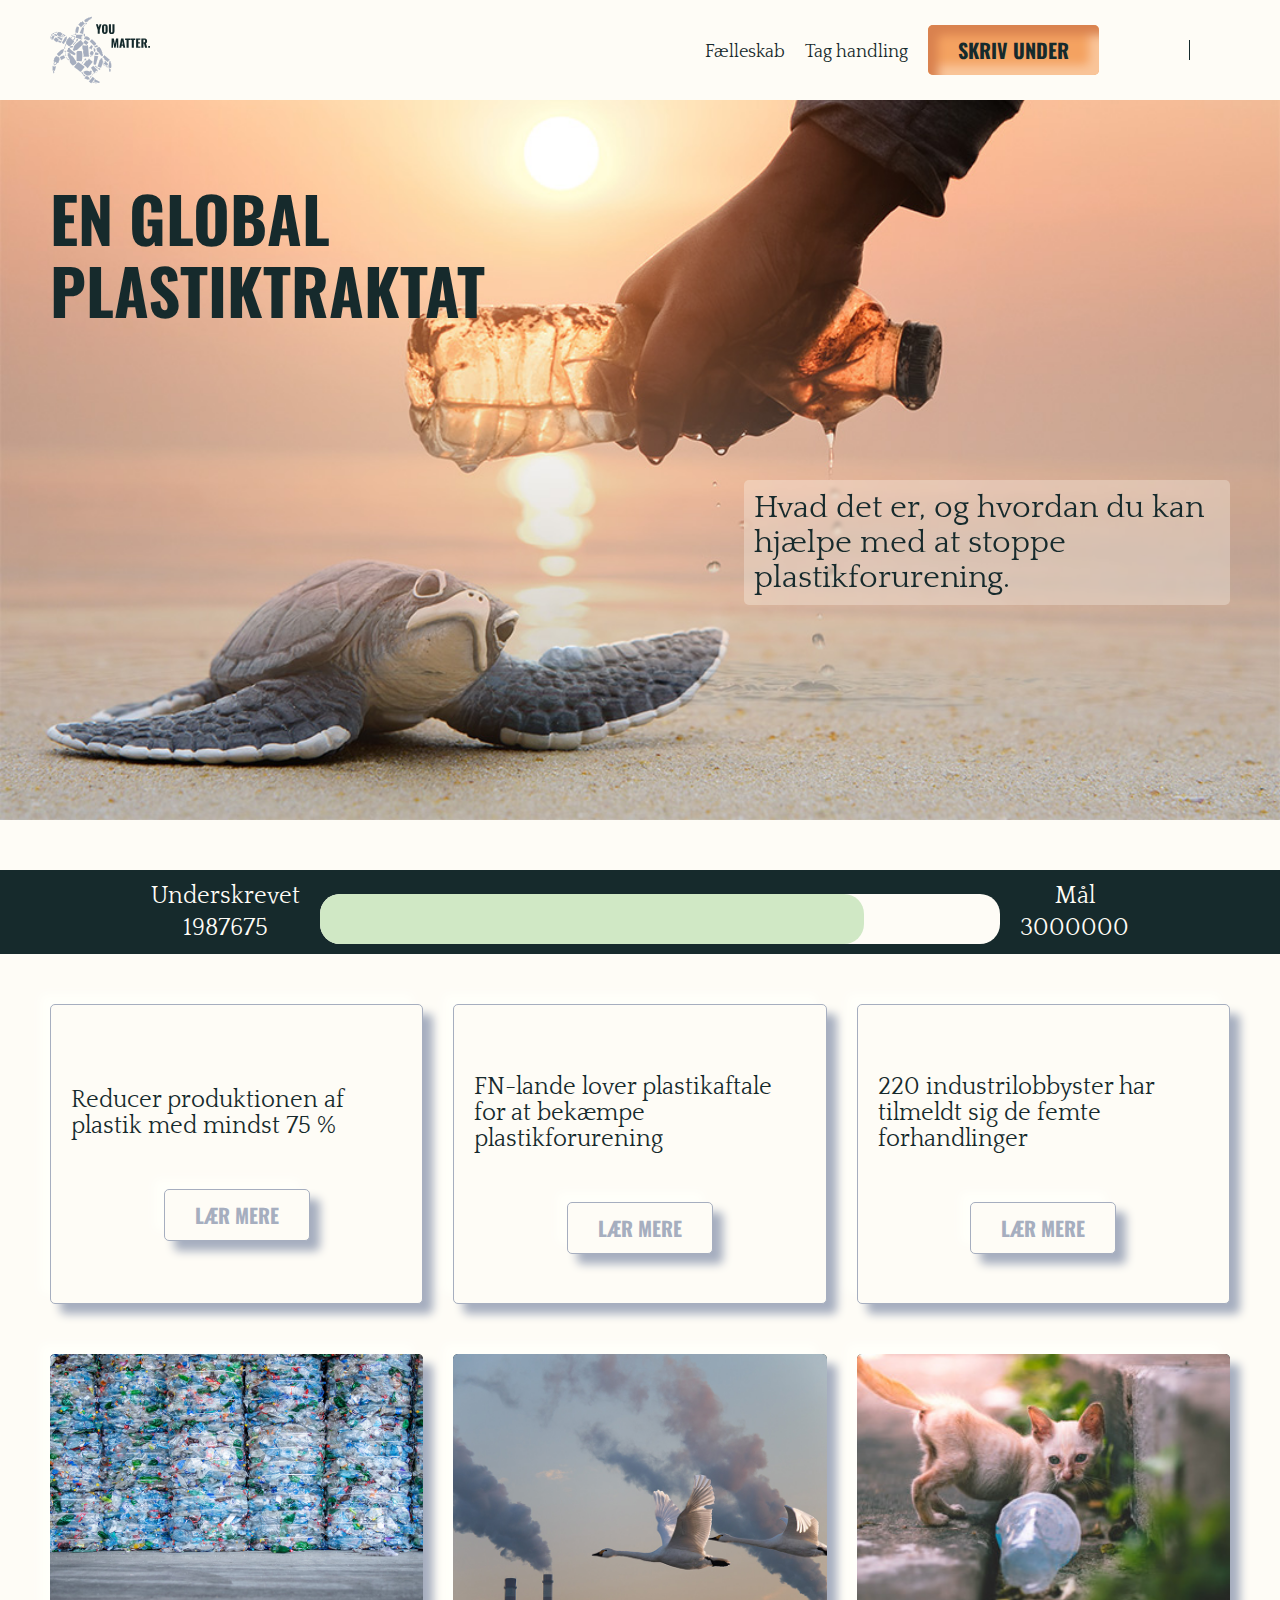
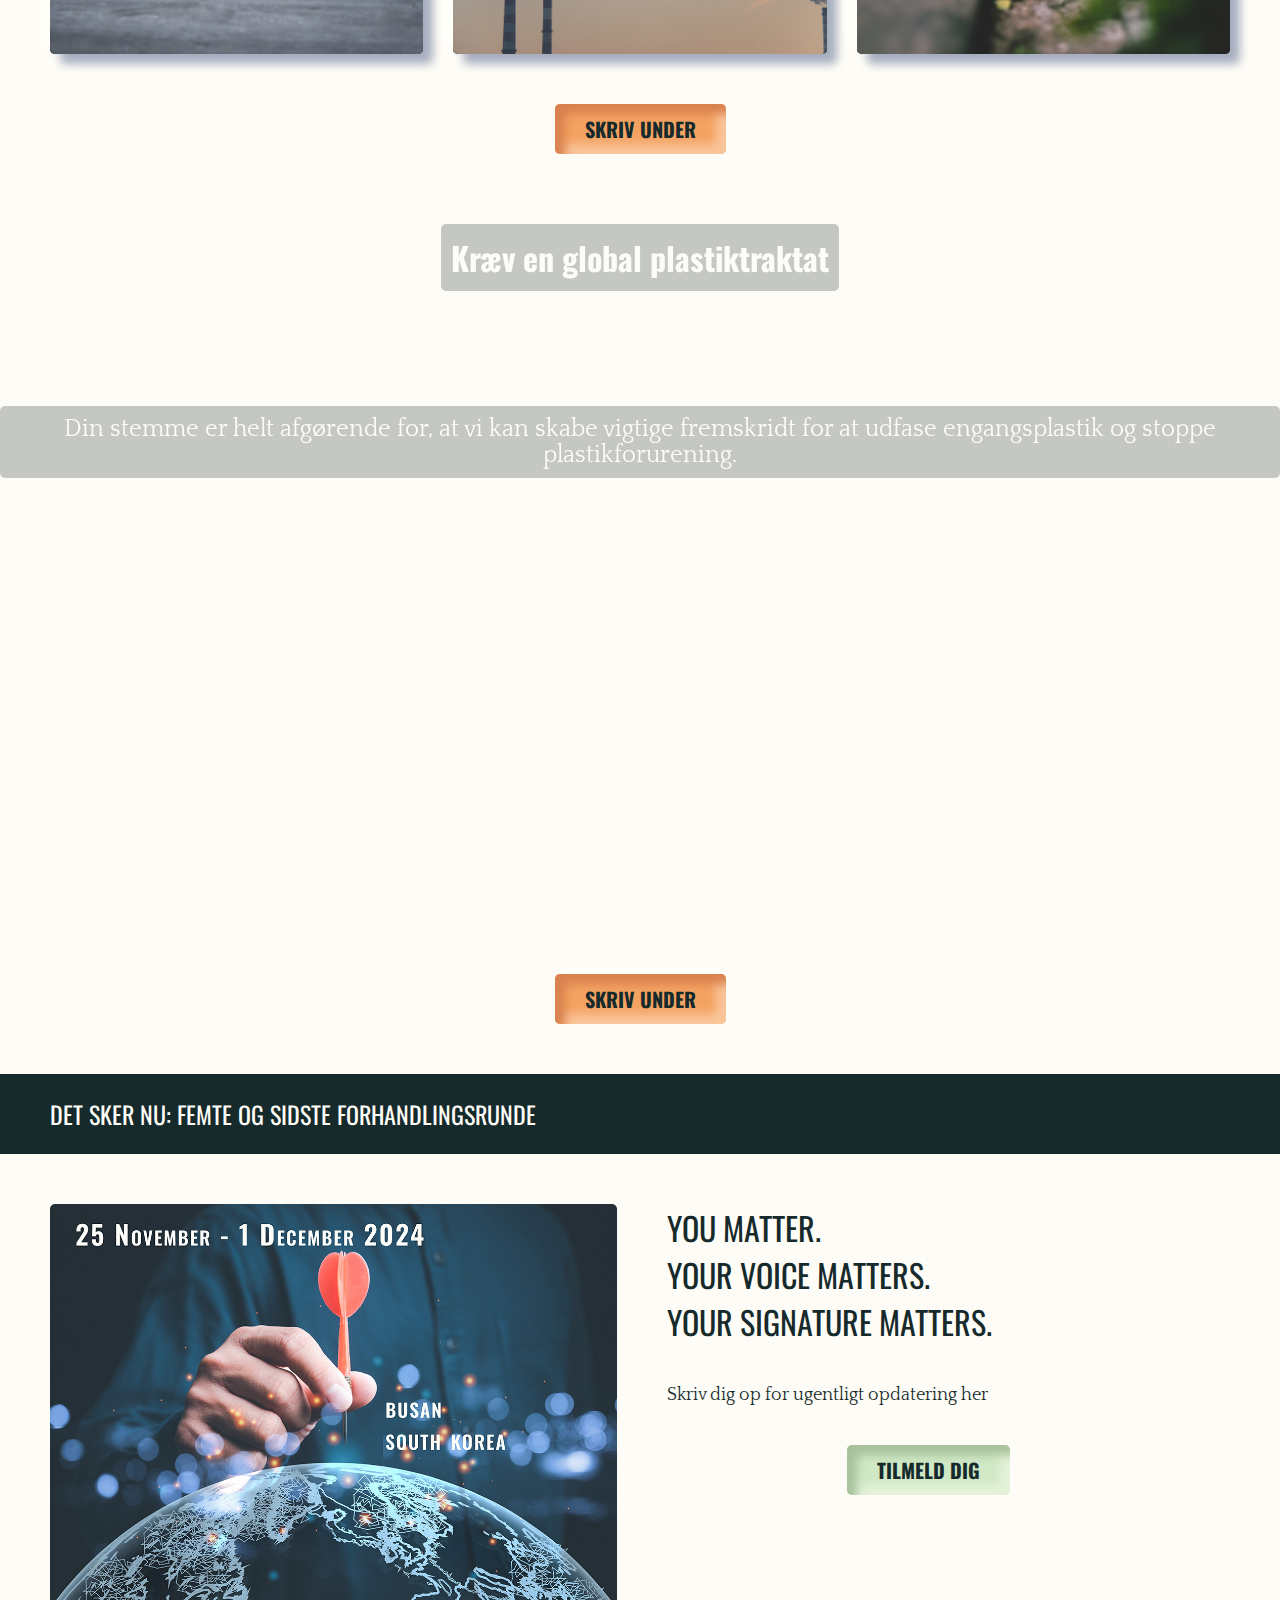
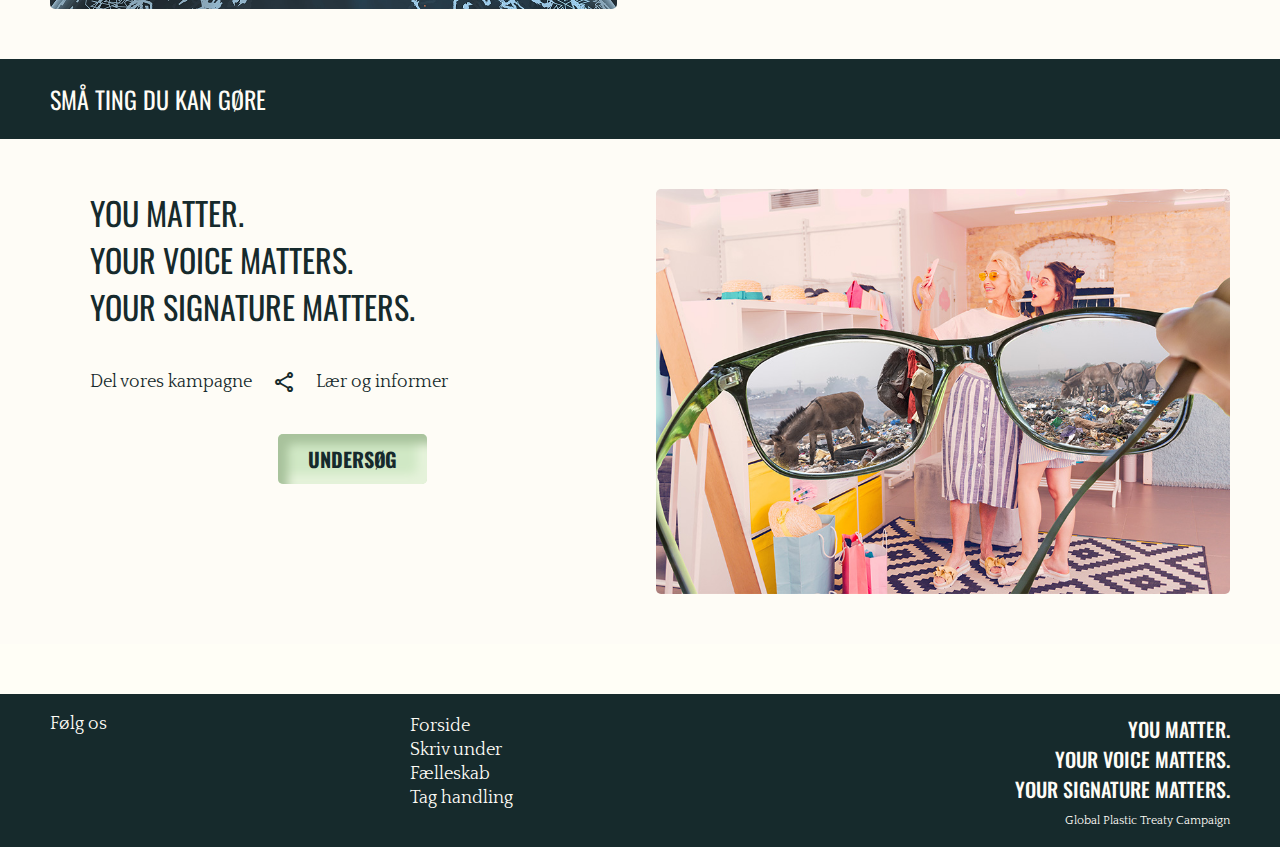
==== commit 4d0897fc: "Video posting" ====
--- a/index.html
+++ b/index.html
@@ -251,10 +251,7 @@
 
                     </div>
                 </div>
-                
-        
-
-                
+
             
 
             </div>
@@ -271,13 +268,27 @@
         
         </section>
         <section class="fp_video">
-            <div class="video_frame"><video autoplay loop muted plays-inline >
-                <source src="../img/A_girl_on_the_beach.mov" type="video/mp4">
-                Your browser does not support the video tag.
-               
-
-            </video>
-             <div class="video_text">
+        <!-- <div class="video_frame"><video autoplay loop muted plays-inline >
+            <source src="../img/A_girl_on_the_beach.mov" type="video/mp4">
+            Your browser does not support the video tag.
+            
+
+        </video> -->
+      
+        
+        <div style="position: relative; width: 100%; height: 0; padding-bottom: 56.25%; overflow: hidden;">
+            <iframe 
+                src="https://www.youtube.com/embed/GxHAF-iZUoA?autoplay=1&loop=1&playlist=GxHAF-iZUoA&controls=0&mute=1&modestbranding=1&rel=0&showinfo=0" 
+                title="YouTube video player" 
+                frameborder="0" 
+                allow="autoplay; encrypted-media" 
+                referrerpolicy="strict-origin-when-cross-origin" 
+                allowfullscreen 
+                style="position: absolute; top: 0; left: 0; width: 100%; height: 100%; pointer-events: none;">
+            </iframe>
+        </div>
+        
+        <div class="video_text">
                     <h4>Kræv en global plastiktraktat</h4>
                     <p>Din stemme er helt afgørende for, at vi kan skabe vigtige fremskridt for at udfase engangsplastik og stoppe plastikforurening.</p>
                 </div></div>
--- a/css/styles.css
+++ b/css/styles.css
@@ -569,7 +569,26 @@
     justify-content: center;
     align-items: center;
 }
-.fp_video{
+/* New for video  */
+.fp_video {
+    position: relative;
+    margin: 0;
+    width: 100%;
+    height: 100%; 
+    overflow: hidden;
+}
+
+/* .youtube_video {
+    position: absolute;
+    top: 0;
+    left: 0;
+    width: 100%;
+    height: 100%;
+    object-fit: cover;
+    /* z-index: -1; Ensure it stays in the background */
+
+
+/* .fp_video{
     position: relative;
     
     margin:0;
@@ -595,16 +614,18 @@
     justify-content: center;
     align-items: center;
     height: fit-content;
-}
+} */
 .video_text{
     max-width: var(--width-12col-);
     padding: 20px 0;
     height: 80%;
+    top:0;
     position: absolute;
     display:grid;
     grid-template-columns: repeat(3, 1fr);
     grid-template-rows: repeat(3,1fr) ;
     gap: 10px;  
+    z-index: 3;
    
     
 }
@@ -1775,7 +1796,7 @@
     overflow: hidden;
 }
 
-.underskriv_video_box video{
+.video_us{
     display: flex;
     justify-content: center;
     align-content: center;
@@ -1959,7 +1980,7 @@
     .brug_din_stemme_content_image img {
         width: 100%;
     }
-    .underskriv_video_box video {
+    .video_us {
         width: 100%;
           
     
@@ -2686,7 +2707,7 @@
         width: 100%;
     }
     
-    .underskriv_video_box {
+    .video_us{
         width: 100%;
     }
     .overlay-text-u h1 {
@@ -2744,6 +2765,7 @@
 
         .hero-section-underskriv {
             place-content: center;
+            
         }
         
         .sign-box {
